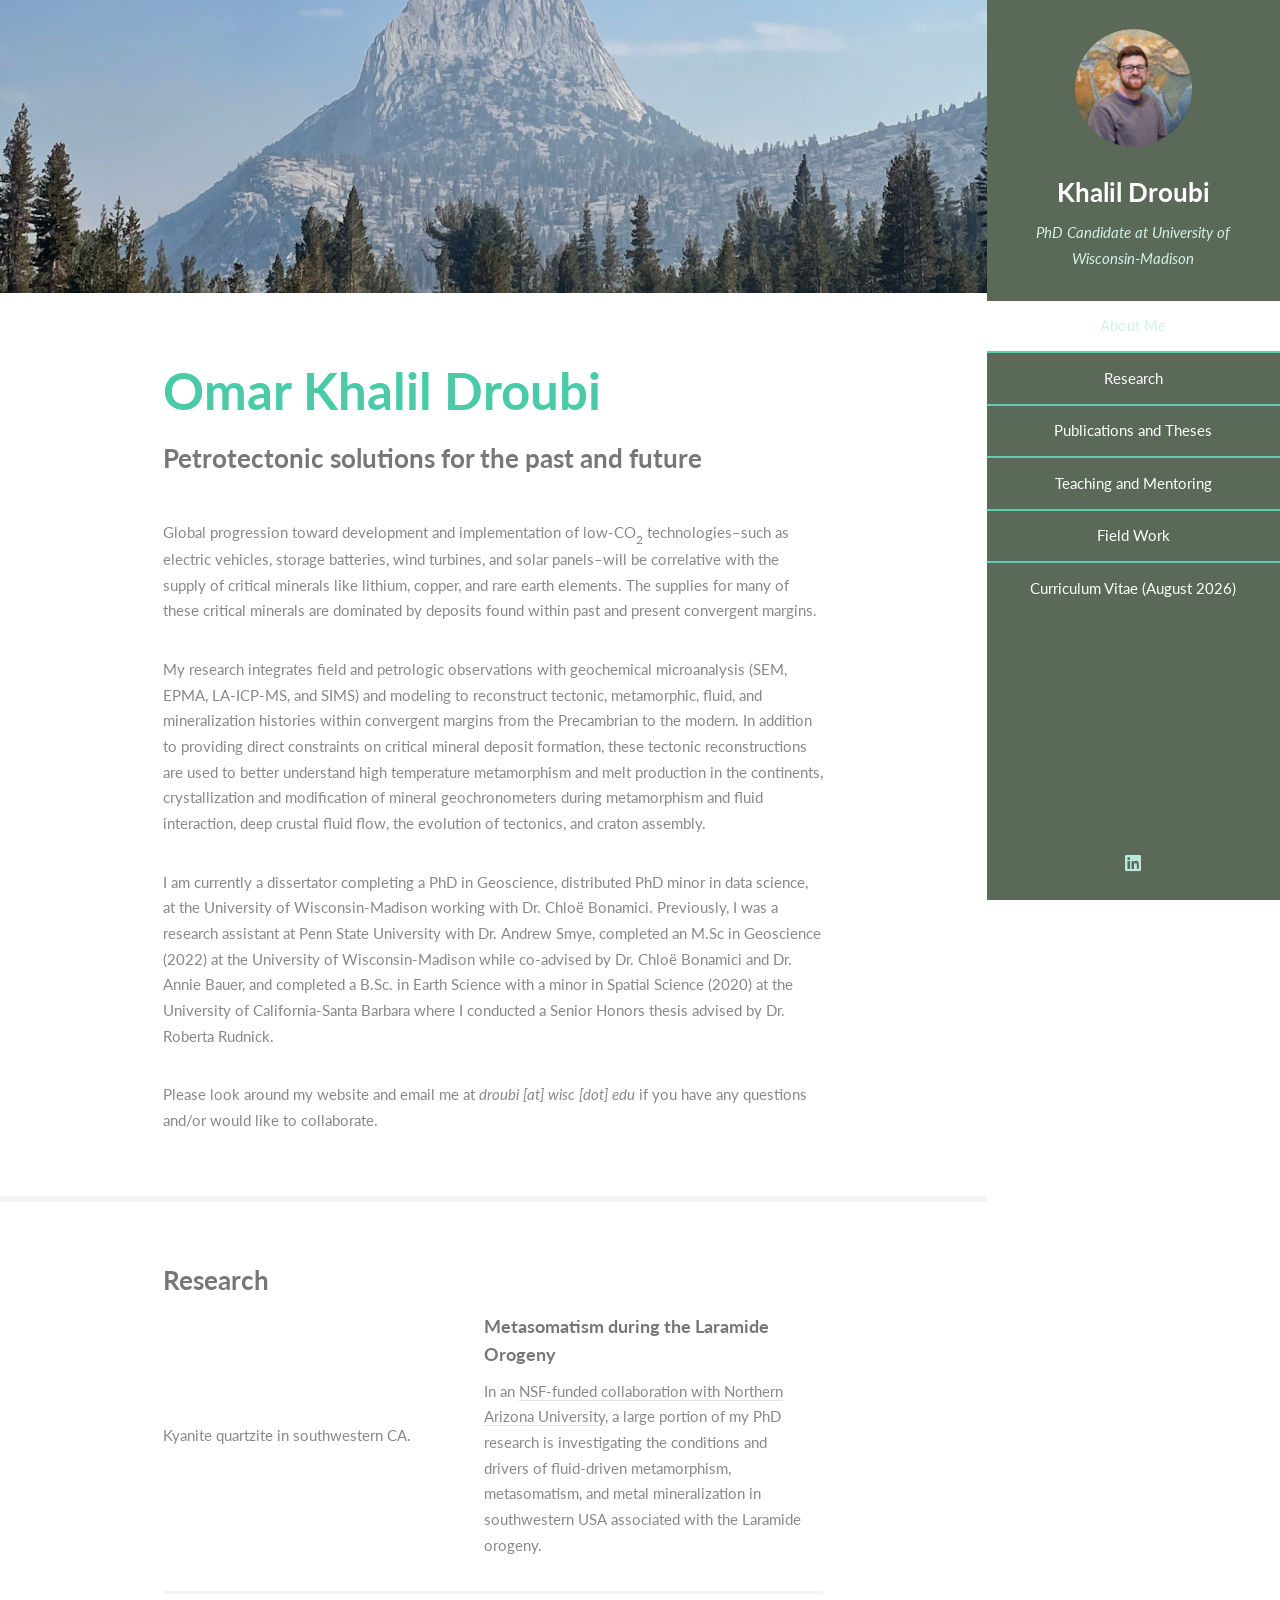
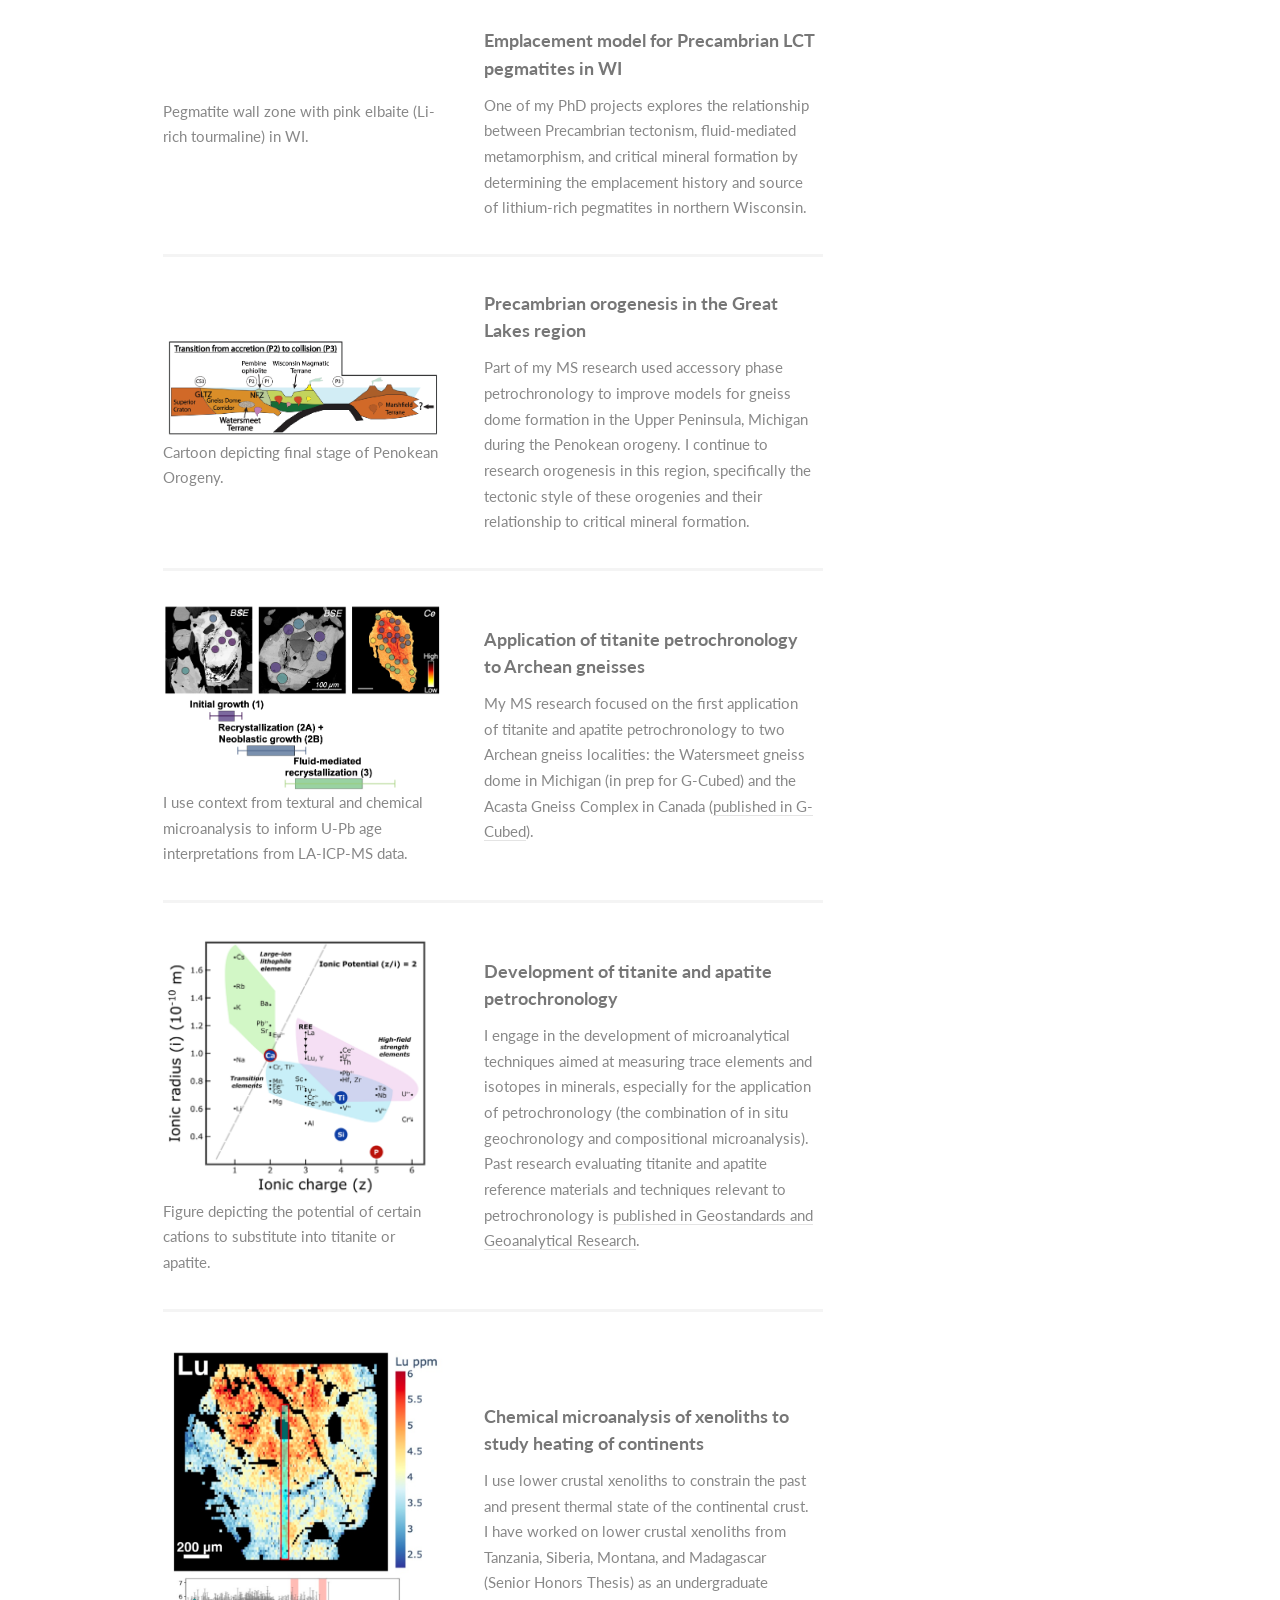
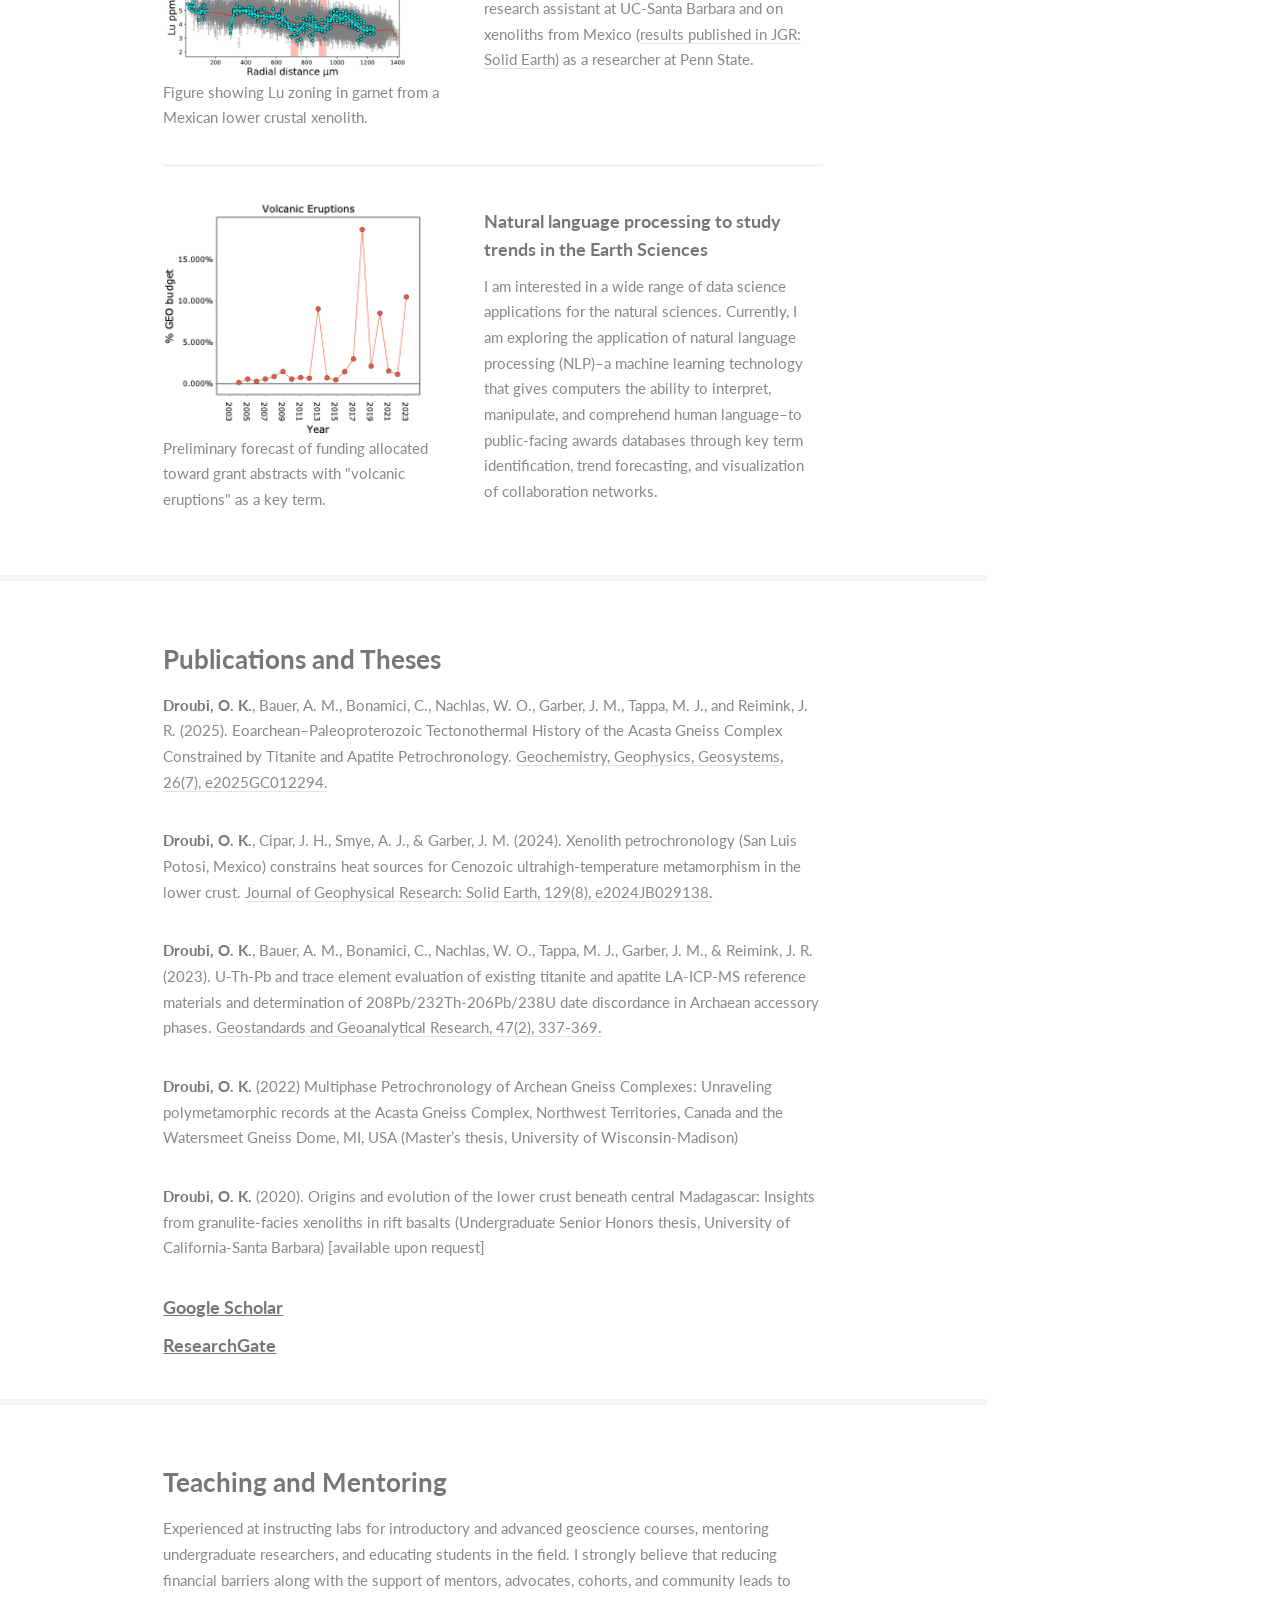
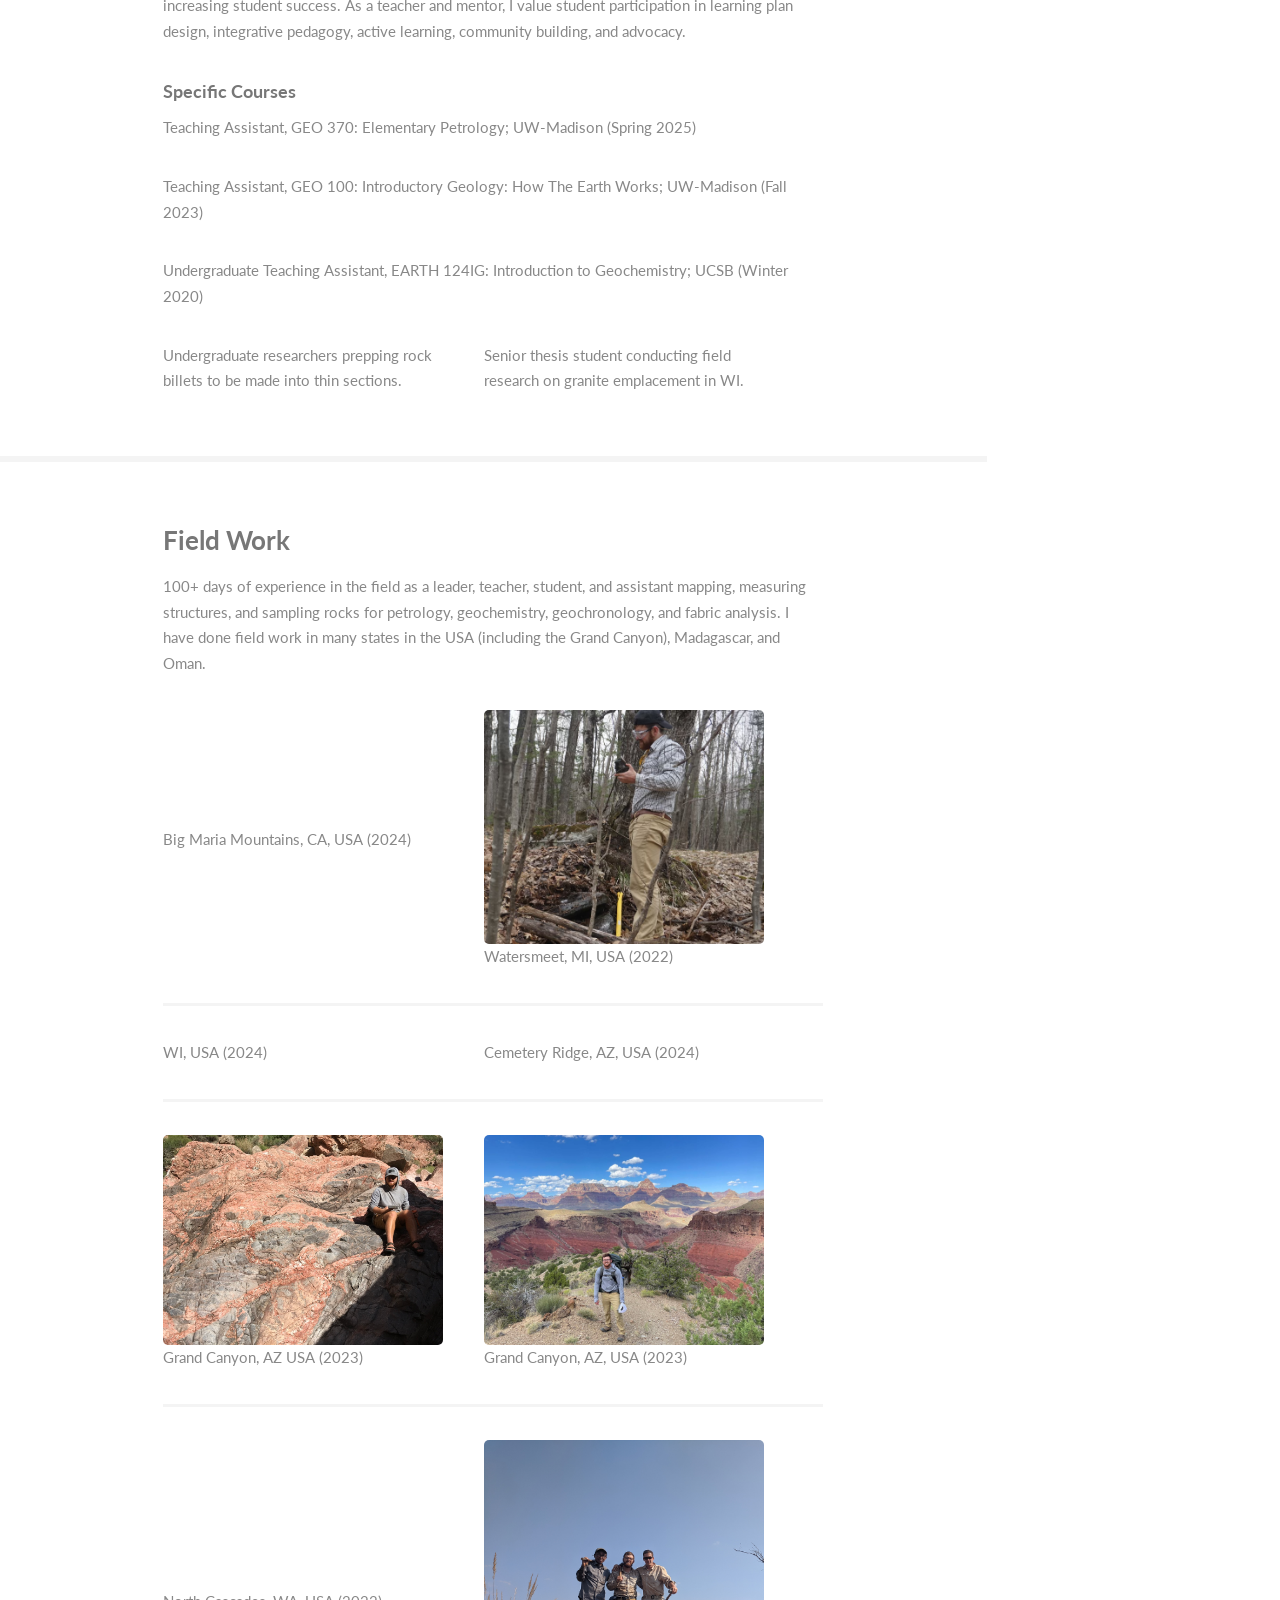
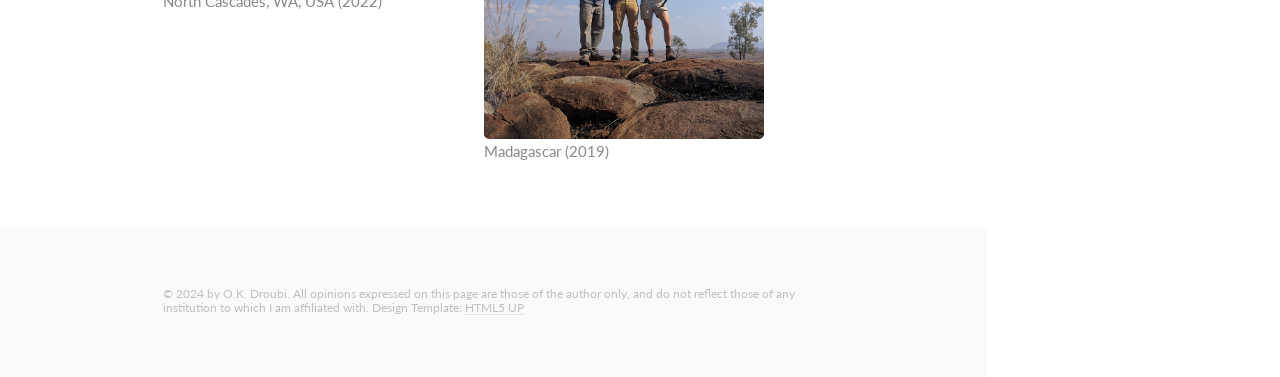
==== index.html @ aade3083 "Update index.html" ====
<!DOCTYPE HTML>
<!--
	Read Only by HTML5 UP
	html5up.net | @ajlkn
	Free for personal and commercial use under the CCA 3.0 license (html5up.net/license)
-->
<html>
	<head>
		<title>Khalil Droubi</title>
		<meta charset="utf-8" />
		<meta name="viewport" content="width=device-width, initial-scale=1, user-scalable=no" />
		<link rel="stylesheet" href="assets/css/main.css" />
	</head>
	<body class="is-preload">

		<!-- Header -->
			<section id="header">
				<header>
					<span class="image avatar"><img src="images/headshot copy.JPG" alt="" /></span>
					<h1 id="logo"><a href="#">Khalil Droubi</a></h1>
					<p>PhD Candidate at University of Wisconsin-Madison<br />
					</p>
				</header>
				<nav id="nav">
					<ul>
						<li><a href="#one" class="active">About Me</a></li>
						<li><a href="#two">Research</a></li>
						<li><a href="#three">Publications and Theses</a></li>
						<li><a href="#four">Teaching and Mentoring</a></li>
						<li><a href="#five">Field Work</a></li>
						<li><a href="Droubi_CV_2026.pdf" target="_blank">Curriculum Vitae (August 2026)</a></li>
					</ul>
				</nav>
				<footer>
					<ul class="icons">
						<li><a href="https://www.linkedin.com/in/okdroubi/" class="icon brands fa-linkedin"><span class="label">LinkedIn</span></a></li>
<!-- 						<li><a href="#" class="icon brands fa-facebook-f"><span class="label">Facebook</span></a></li> -->
<!-- 						<li><a href="#" class="icon brands fa-instagram"><span class="label">Instagram</span></a></li> -->
						<!-- <li><a href="https://github.com/okdpetrology" class="icon brands fa-github"><span class="label">Github</span></a></li> -->
<!-- 						<li><a href="#" class="icon solid fa-envelope"><span class="label">Email</span></a></li> -->
					</ul>
				</footer>
			</section>

		<!-- Wrapper -->
			<div id="wrapper">

				<!-- Main -->
					<div id="main">

						<!-- One -->
							<section id="one">
								<div class="image main" data-position="center">
									<img src="images/banner1.jpg" alt="" />
								</div>
								<div class="container">
									<header class="major">
										<h2>Omar Khalil Droubi</h2>
										<p>Petrotectonic solutions for the past and future<br /></p>
									</header>
									<p>Global progression toward development and implementation of low-CO<sub>2</sub> technologies–such as electric vehicles, storage batteries, wind turbines, and solar panels–will be correlative with the supply of critical minerals like lithium, copper, and rare earth elements. The supplies for many of these critical minerals are dominated by deposits found within past and present convergent margins. </p>
									<p>My research integrates field and petrologic observations with geochemical microanalysis (SEM, EPMA, LA-ICP-MS, and SIMS) and modeling to reconstruct tectonic, metamorphic, fluid, and mineralization histories within convergent margins from the Precambrian to the modern. In addition to providing direct constraints on critical mineral deposit formation, these tectonic reconstructions are used to better understand high temperature metamorphism and melt production in the continents, crystallization and modification of mineral geochronometers during metamorphism and fluid interaction, deep crustal fluid flow, the evolution of tectonics, and craton assembly.</p>
									<!-- <p>Global progression toward development and implementation of low-CO2 technologies–such as electric vehicles, storage batteries, wind turbines, and solar panels–will be correlative with the supply of "critical minerals" like lithium, copper, and rare earth elements. The supply for many of these “critical minerals” is dominated by deposits found within past and present convergent margins. My research explores the evolving relationship between tectonics and mineral deposits from the Precambrian to the modern. I integrate field and petrologic observations with detailed microanalysis, geochemistry, and geochronology using EPMA, LA-ICP-MS, RAMAN, and SIMS instrumentation. I use these data to reconstruct continental tectonic histories from the Archean to the present and to shed insight on the pressure-temperature-fluid conditions for economic mineralization in convergent margins.</p> -->
									<p>I am currently a dissertator completing a PhD in Geoscience, distributed PhD minor in data science, at the University of Wisconsin-Madison working with Dr. Chlo&euml Bonamici. Previously, I was a research assistant at Penn State University with Dr. Andrew Smye, completed an M.Sc in Geoscience (2022) at the University of Wisconsin-Madison while co-advised by Dr. Chlo&euml Bonamici and Dr. Annie Bauer, and completed a B.Sc. in Earth Science with a minor in Spatial Science (2020) at the University of California-Santa Barbara where I conducted a Senior Honors thesis advised by Dr. Roberta Rudnick.</p>
									<p>Please look around my website and email me at <i>droubi [at] wisc [dot] edu</i> if you have any questions and/or would like to collaborate.</p>
								</div>
							</section>

						

						<!-- Three -->
							<section id="two">
								<div class="container">
									<h3>Research</h3>
									<!-- <p>Some of my research projects are described below:</p> -->
									<div class="features">
										<article>
											<a class="image"><img src="images/kyQz.png" alt="" />Kyanite quartzite in southwestern CA.</a>
											<div class="inner">
												<h4>Metasomatism during the Laramide Orogeny</h4>
												<!-- <p>In an <a href="https://www.nsf.gov/awardsearch/showAward?AWD_ID=2318412&HistoricalAwards=false" target="_blank">NSF-funded collaboration with Northern Arizona University</a>, part of my PhD investigates rocks in southwestern USA with evidence for fluid-driven metamorphism during the Laramide Orogeny. By constraining the pressure, temperature, timing, and fluid source(s) of metasomatism using a combination of thermobarometry, geochronology, stable isotopes, and geochemical modeling, I seek to improve upon existing tectonic and ore deposit models for the Laramide Orogeny.</p> -->
											    <p>In an <a href="https://www.nsf.gov/awardsearch/showAward?AWD_ID=2318412&HistoricalAwards=false" target="_blank">NSF-funded collaboration with Northern Arizona University</a>, a large portion of my PhD research is investigating the conditions and drivers of fluid-driven metamorphism, metasomatism, and metal mineralization in southwestern USA associated with the Laramide orogeny.</p>
											</div>
										</article>
										<article>
											<a class="image"><img src="images/lct.png" alt="" />Pegmatite wall zone with pink elbaite (Li-rich tourmaline) in WI.</a>
											<div class="inner">
												<h4>Emplacement model for Precambrian LCT pegmatites in WI</h4>
												<p>One of my PhD projects explores the relationship between Precambrian tectonism, fluid-mediated metamorphism, and critical mineral formation by determining the emplacement history and source of lithium-rich pegmatites in northern Wisconsin.</p>
											</div>
										</article>
										<article>
											<a class="image"><img src="images/wgd_tectonic.png" alt="" />Cartoon depicting final stage of Penokean Orogeny.</a>
											<div class="inner">
												<h4>Precambrian orogenesis in the Great Lakes region</h4>
												<!-- <p>One of my research interests is building high-resolution P-T-t paths for the Precambrian orogenies in the Upper Peninsula, Michigan and northern Wisconsin. Past research focused on improving temporal constraints for the Penokean orogeny with titanite and apatite petrochronology in one of the gneiss domes.</p> -->
												<p>Part of my MS research used accessory phase petrochronology to improve models for gneiss dome formation in the Upper Peninsula, Michigan during the Penokean orogeny. I continue to research orogenesis in this region, specifically the tectonic style of these orogenies and their relationship to critical mineral formation.</p>
											</div>
										</article>
										<article>
											<a class="image"><img src="images/ttn_snippet.png" alt="" />I use context from textural and chemical microanalysis to inform U-Pb age interpretations from LA-ICP-MS data.</a>
											<div class="inner">
												<h4>Application of titanite petrochronology to Archean gneisses</h4>
												<!-- <p>My MS research focused on the application of titanite and apatite petrochronology to two Archean gneiss localities: the Watersmeet gneiss dome in Michigan and the Acasta Gneiss Complex in Canada. The data generated by this project greatly informed our understanding of the tectonothermal record in these areas.</p> -->
												<p>My MS research focused on the first application of titanite and apatite petrochronology to two Archean gneiss localities: the Watersmeet gneiss dome in Michigan (in prep for G-Cubed) and the Acasta Gneiss Complex in Canada (<a href="https://agupubs.onlinelibrary.wiley.com/doi/full/10.1029/2025GC012294" target="_blank">published in G-Cubed</a>).</p>
											</div>
										</article>
										<article>
											<a class="image"><img src="images/ttn_devo.png" alt="" />Figure depicting the potential of certain cations to substitute into titanite or apatite.</a>
											<div class="inner">
												<h4>Development of titanite and apatite petrochronology</h4>
												<!-- <p>One of my research interests is accessory phase petrochronology (the combination of in situ geochronology and chemical microanalysis). I engage in the development of a wide variety of techniques aimed at measuring trace elements and isotopes in accessory phases. My collaborators and I have a <a href="https://onlinelibrary.wiley.com/doi/full/10.1111/ggr.12488" target="_blank">published paper</a> evaluating some of the existing titanite and apatite reference materials and techniques relevant to petrochronology.</p> -->
												<p>I engage in the development of microanalytical techniques aimed at measuring trace elements and isotopes in minerals, especially for the application of petrochronology (the combination of in situ geochronology and compositional microanalysis). Past research evaluating titanite and apatite reference materials and techniques relevant to petrochronology is <a href="https://onlinelibrary.wiley.com/doi/full/10.1111/ggr.12488" target="_blank">published in Geostandards and Geoanalytical Research</a>.</p>
											</div>
										</article>
										<article>
											<a class="image"><img src="images/xeno1_website.png" alt="" />Figure showing Lu zoning in garnet from a Mexican lower crustal xenolith.</a>
											<div class="inner">
												<h4>Chemical microanalysis of xenoliths to study heating of continents</h4>
												<!-- <p>One of my research interests, and the subject of past projects, is using xenoliths to constrain the past and present thermal state of the continental crust. I first studied xenoliths as an undergraduate research assistant helping Dr. Roberta Rudnick and Dr. Francisco Apen with lab and field work on xenoliths from Tanzania, Siberia, Montana, and Madagascar (the subject of my Senior Honors Thesis). This was followed by research at Penn State that resulted in a published paper on crustal xenoliths from Mexico.</p> -->
											    <p>I use lower crustal xenoliths to constrain the past and present thermal state of the continental crust. I have worked on lower crustal xenoliths from Tanzania, Siberia, Montana, and Madagascar (Senior Honors Thesis) as an undergraduate research assistant at UC-Santa Barbara and on xenoliths from Mexico (<a href="https://agupubs.onlinelibrary.wiley.com/doi/full/10.1029/2024JB029138" target="_blank">results published in JGR: Solid Earth</a>) as a researcher at Penn State.</p>
											</div>
										</article>
										<article>
											<a class="image"><img src="images/NLP_1.png" alt="" />Preliminary forecast of funding allocated toward grant abstracts with "volcanic eruptions" as a key term.</a>
											<div class="inner">
												<h4>Natural language processing to study trends in the Earth Sciences</h4>
												<!-- <p>As a passionate Python data scientist, one of my interests is the subject of natural language processing (NLP), a machine learning technology that gives computers the ability to interpret, manipulate, and comprehend human language. Currently, I am exploring the application of NLP to the public-facing National Science Foundation awards database through optimizing communication of funded research in a public website, testing trend forecasting applications, and exploring collaboration networks.</p> -->
											    <p>I am interested in a wide range of data science applications for the natural sciences. Currently, I am exploring the application of natural language processing (NLP)–a machine learning technology that gives computers the ability to interpret, manipulate, and comprehend human language–to public-facing awards databases through key term identification, trend forecasting, and visualization of collaboration networks.</p>
											</div>
										</article>
									</div>
								</div>
							</section>
						<!-- Two -->
							<section id="three">
								<div class="container">
									<h3>Publications and Theses</h3>
									<p><b>Droubi, O. K.</b>, Bauer, A. M., Bonamici, C., Nachlas, W. O., Garber, J. M., Tappa, M. J., and Reimink, J. R. (2025). Eoarchean–Paleoproterozoic Tectonothermal History of the Acasta Gneiss Complex Constrained by Titanite and Apatite Petrochronology. <a href="https://agupubs.onlinelibrary.wiley.com/doi/full/10.1029/2025GC012294" target="_blank">Geochemistry, Geophysics, Geosystems, 26(7), e2025GC012294.</a><br /></p>
									<p><b>Droubi, O. K.</b>, Cipar, J. H., Smye, A. J., & Garber, J. M. (2024). Xenolith petrochronology (San Luis Potosi, Mexico) constrains heat sources for Cenozoic ultrahigh‐temperature metamorphism in the lower crust. <a href="https://agupubs.onlinelibrary.wiley.com/doi/full/10.1029/2024JB029138" target="_blank">Journal of Geophysical Research: Solid Earth, 129(8), e2024JB029138.</a><br /></p>
									<p><b>Droubi, O. K.</b>, Bauer, A. M., Bonamici, C., Nachlas, W. O., Tappa, M. J., Garber, J. M., & Reimink, J. R. (2023). U‐Th‐Pb and trace element evaluation of existing titanite and apatite LA‐ICP‐MS reference materials and determination of 208Pb/232Th‐206Pb/238U date discordance in Archaean accessory phases. <a href="https://onlinelibrary.wiley.com/doi/full/10.1111/ggr.12488" target="_blank">Geostandards and Geoanalytical Research, 47(2), 337-369.</a><br /></p>
									<p><b>Droubi, O. K.</b> (2022) Multiphase Petrochronology of Archean Gneiss Complexes: Unraveling polymetamorphic records at the Acasta Gneiss Complex, Northwest Territories, Canada and the Watersmeet Gneiss Dome, MI, USA (Master’s thesis, University of Wisconsin-Madison)</p>
									<p><b>Droubi, O. K.</b> (2020). Origins and evolution of the lower crust beneath central Madagascar: Insights from granulite-facies xenoliths in rift basalts (Undergraduate Senior Honors thesis, University of California-Santa Barbara) [available upon request]</p>
									<h4><a href="https://scholar.google.com/citations?user=2C1w7fkAAAAJ&hl=en&oi=sra" target="_blank"><u>Google Scholar</u></a></h4>
									<h4><a href="https://www.researchgate.net/profile/Omar-Droubi" target="_blank"><u>ResearchGate</u></a></h4>
<!-- 									<ul class="feature-icons">
										<li class="icon solid fa-code">Write all the code</li>
										<li class="icon solid fa-cubes">Stack small boxes</li>
										<li class="icon solid fa-book">Read books and stuff</li>
										<li class="icon solid fa-coffee">Drink much coffee</li>
										<li class="icon solid fa-bolt">Lightning bolt</li>
										<li class="icon solid fa-users">Shadow clone technique</li>
									</ul> -->
								</div>
							</section>
<!-- Two -->
							<section id="four">
								<div class="container">
									<h3>Teaching and Mentoring</h3>
									<p>Experienced at instructing labs for introductory and advanced geoscience courses, mentoring undergraduate researchers, and educating students in the field.  I strongly believe that reducing financial barriers along with the support of mentors, advocates, cohorts, and community leads to increasing student success. As a teacher and mentor, I value student participation in learning plan design, integrative pedagogy, active
learning, community building, and advocacy.<br /></p>
									<h4>Specific Courses</h4>
									<p>Teaching Assistant, GEO 370: Elementary Petrology; UW-Madison (Spring 2025)<br /></p>
									<p>Teaching Assistant, GEO 100: Introductory Geology: How The Earth Works; UW-Madison (Fall 2023)<br /></p>
									<p>Undergraduate Teaching Assistant, EARTH 124IG: Introduction to Geochemistry; UCSB (Winter 2020)<br /></p>

									<!-- <h3>Mentoring</h3> -->
									
									<div class="features">
										<article>
											<a class="image"><img src="images/students_labwork.jpg" alt="" />Undergraduate researchers prepping rock billets to be made into thin sections.</a>
											<a class="image"><img src="images/student_inField_edit.jpg" alt="" />Senior thesis student conducting field research on granite emplacement in WI.</a>
								
										</article>
									</div>
									
								</div>
							</section>

							<section id="five">
								<div class="container">
									<h3>Field Work</h3>
									<p>100+ days of experience in the field as a leader, teacher, student, and assistant mapping, measuring structures, and sampling rocks for petrology, geochemistry, geochronology, and fabric analysis. I have done field work in many states in the USA (including the Grand Canyon), Madagascar, and Oman.</p>
									<div class="features">
										<article>
											<a class="image"><img src="images/UW_Squad_inCA.png" alt="" />Big Maria Mountains, CA, USA (2024)</a>
											<a class="image"><img src="images/KD_UP.png" alt="" />Watersmeet, MI, USA (2022)</a>	
										</article>
										<article>
											<a class="image"><img src="images/khalil_lct1.JPG" alt="" />WI, USA (2024)</a>
											<a class="image"><img src="images/Khalil_intheWild.png" alt="" />Cemetery Ridge, AZ, USA (2024)</a>
											
										</article>
										<article>
											<a class="image"><img src="images/Khalil_GC.png" alt="" />Grand Canyon, AZ USA (2023)</a>
											<a class="image"><img src="images/Khalil_GC2.png" alt="" />Grand Canyon, AZ, USA (2023)</a>
										</article>
										<article>
											<a class="image"><img src="images/Khalil_DuncanHill.png" alt="" />North Cascades, WA, USA (2022)</a>
											<a class="image"><img src="images/KD_Mad.png" alt="" />Madagascar (2019)</a>
										</article>

									</div>
								</div>
							</section>

						
						<!-- Four -->
<!-- 							<section id="six">
								<div class="container">
									<h3>Contact Me</h3>
									<p>Integer eu ante ornare amet commetus vestibulum blandit integer in curae ac faucibus integer non. Adipiscing cubilia elementum integer. Integer eu ante ornare amet commetus.</p>
									<form method="post" action="#">
										<div class="row gtr-uniform">
											<div class="col-6 col-12-xsmall"><input type="text" name="name" id="name" placeholder="Name" /></div>
											<div class="col-6 col-12-xsmall"><input type="email" name="email" id="email" placeholder="Email" /></div>
											<div class="col-12"><input type="text" name="subject" id="subject" placeholder="Subject" /></div>
											<div class="col-12"><textarea name="message" id="message" placeholder="Message" rows="6"></textarea></div>
											<div class="col-12">
												<ul class="actions">
													<li><input type="submit" class="primary" value="Send Message" /></li>
													<li><input type="reset" value="Reset Form" /></li>
												</ul>
											</div>
										</div>
									</form>
								</div> -->
							</section>

						<!-- Five -->
						<!--
							<section id="five">
								<div class="container">
									<h3>Elements</h3>

									<section>
										<h4>Text</h4>
										<p>This is <b>bold</b> and this is <strong>strong</strong>. This is <i>italic</i> and this is <em>emphasized</em>.
										This is <sup>superscript</sup> text and this is <sub>subscript</sub> text.
										This is <u>underlined</u> and this is code: <code>for (;;) { ... }</code>. Finally, <a href="#">this is a link</a>.</p>
										<hr />
										<header>
											<h4>Heading with a Subtitle</h4>
											<p>Lorem ipsum dolor sit amet nullam id egestas urna aliquam</p>
										</header>
										<p>Nunc lacinia ante nunc ac lobortis. Interdum adipiscing gravida odio porttitor sem non mi integer non faucibus ornare mi ut ante amet placerat aliquet. Volutpat eu sed ante lacinia sapien lorem accumsan varius montes viverra nibh in adipiscing blandit tempus accumsan.</p>
										<header>
											<h5>Heading with a Subtitle</h5>
											<p>Lorem ipsum dolor sit amet nullam id egestas urna aliquam</p>
										</header>
										<p>Nunc lacinia ante nunc ac lobortis. Interdum adipiscing gravida odio porttitor sem non mi integer non faucibus ornare mi ut ante amet placerat aliquet. Volutpat eu sed ante lacinia sapien lorem accumsan varius montes viverra nibh in adipiscing blandit tempus accumsan.</p>
										<hr />
										<h2>Heading Level 2</h2>
										<h3>Heading Level 3</h3>
										<h4>Heading Level 4</h4>
										<h5>Heading Level 5</h5>
										<h6>Heading Level 6</h6>
										<hr />
										<h5>Blockquote</h5>
										<blockquote>Fringilla nisl. Donec accumsan interdum nisi, quis tincidunt felis sagittis eget tempus euismod. Vestibulum ante ipsum primis in faucibus vestibulum. Blandit adipiscing eu felis iaculis volutpat ac adipiscing accumsan faucibus. Vestibulum ante ipsum primis in faucibus lorem ipsum dolor sit amet nullam adipiscing eu felis.</blockquote>
										<h5>Preformatted</h5>
										<pre><code>i = 0;

while (!deck.isInOrder()) {
    print 'Iteration ' + i;
    deck.shuffle();
    i++;
}

print 'It took ' + i + ' iterations to sort the deck.';</code></pre>
									</section>

									<section>
										<h4>Lists</h4>
										<div class="row">
											<div class="col-6 col-12-xsmall">
												<h5>Unordered</h5>
												<ul>
													<li>Dolor pulvinar etiam magna etiam.</li>
													<li>Sagittis adipiscing lorem eleifend.</li>
													<li>Felis enim feugiat dolore viverra.</li>
												</ul>
												<h5>Alternate</h5>
												<ul class="alt">
													<li>Dolor pulvinar etiam magna etiam.</li>
													<li>Sagittis adipiscing lorem eleifend.</li>
													<li>Felis enim feugiat dolore viverra.</li>
												</ul>
											</div>
											<div class="col-6 col-12-xsmall">
												<h5>Ordered</h5>
												<ol>
													<li>Dolor pulvinar etiam magna etiam.</li>
													<li>Etiam vel felis at lorem sed viverra.</li>
													<li>Felis enim feugiat dolore viverra.</li>
													<li>Dolor pulvinar etiam magna etiam.</li>
													<li>Etiam vel felis at lorem sed viverra.</li>
													<li>Felis enim feugiat dolore viverra.</li>
												</ol>
												<h5>Icons</h5>
												<ul class="icons">
													<li><a href="#" class="icon brands fa-twitter"><span class="label">Twitter</span></a></li>
													<li><a href="#" class="icon brands fa-facebook-f"><span class="label">Facebook</span></a></li>
													<li><a href="#" class="icon brands fa-instagram"><span class="label">Instagram</span></a></li>
													<li><a href="#" class="icon brands fa-github"><span class="label">Github</span></a></li>
													<li><a href="#" class="icon brands fa-dribbble"><span class="label">Dribbble</span></a></li>
													<li><a href="#" class="icon brands fa-tumblr"><span class="label">Tumblr</span></a></li>
												</ul>
											</div>
										</div>
										<h5>Actions</h5>
										<ul class="actions">
											<li><a href="#" class="button primary">Default</a></li>
											<li><a href="#" class="button">Default</a></li>
											<li><a href="#" class="button alt">Default</a></li>
										</ul>
										<ul class="actions small">
											<li><a href="#" class="button primary small">Small</a></li>
											<li><a href="#" class="button small">Small</a></li>
											<li><a href="#" class="button alt small">Small</a></li>
										</ul>
										<div class="row">
											<div class="col-3 col-6-medium col-12-xsmall">
												<ul class="actions stacked">
													<li><a href="#" class="button primary">Default</a></li>
													<li><a href="#" class="button">Default</a></li>
													<li><a href="#" class="button alt">Default</a></li>
												</ul>
											</div>
											<div class="col-3 col-6 col-12-xsmall">
												<ul class="actions stacked">
													<li><a href="#" class="button primary small">Small</a></li>
													<li><a href="#" class="button small">Small</a></li>
													<li><a href="#" class="button alt small">Small</a></li>
												</ul>
											</div>
											<div class="col-3 col-6-medium col-12-xsmall">
												<ul class="actions stacked">
													<li><a href="#" class="button primary fit">Default</a></li>
													<li><a href="#" class="button fit">Default</a></li>
													<li><a href="#" class="button alt fit">Default</a></li>
												</ul>
											</div>
											<div class="col-3 col-6-medium col-12-xsmall">
												<ul class="actions stacked">
													<li><a href="#" class="button primary small fit">Small</a></li>
													<li><a href="#" class="button small fit">Small</a></li>
													<li><a href="#" class="button alt small fit">Small</a></li>
												</ul>
											</div>
										</div>
									</section>

									<section>
										<h4>Table</h4>
										<h5>Default</h5>
										<div class="table-wrapper">
											<table>
												<thead>
													<tr>
														<th>Name</th>
														<th>Description</th>
														<th>Price</th>
													</tr>
												</thead>
												<tbody>
													<tr>
														<td>Item One</td>
														<td>Ante turpis integer aliquet porttitor.</td>
														<td>29.99</td>
													</tr>
													<tr>
														<td>Item Two</td>
														<td>Vis ac commodo adipiscing arcu aliquet.</td>
														<td>19.99</td>
													</tr>
													<tr>
														<td>Item Three</td>
														<td> Morbi faucibus arcu accumsan lorem.</td>
														<td>29.99</td>
													</tr>
													<tr>
														<td>Item Four</td>
														<td>Vitae integer tempus condimentum.</td>
														<td>19.99</td>
													</tr>
													<tr>
														<td>Item Five</td>
														<td>Ante turpis integer aliquet porttitor.</td>
														<td>29.99</td>
													</tr>
												</tbody>
												<tfoot>
													<tr>
														<td colspan="2"></td>
														<td>100.00</td>
													</tr>
												</tfoot>
											</table>
										</div>

										<h5>Alternate</h5>
										<div class="table-wrapper">
											<table class="alt">
												<thead>
													<tr>
														<th>Name</th>
														<th>Description</th>
														<th>Price</th>
													</tr>
												</thead>
												<tbody>
													<tr>
														<td>Item One</td>
														<td>Ante turpis integer aliquet porttitor.</td>
														<td>29.99</td>
													</tr>
													<tr>
														<td>Item Two</td>
														<td>Vis ac commodo adipiscing arcu aliquet.</td>
														<td>19.99</td>
													</tr>
													<tr>
														<td>Item Three</td>
														<td> Morbi faucibus arcu accumsan lorem.</td>
														<td>29.99</td>
													</tr>
													<tr>
														<td>Item Four</td>
														<td>Vitae integer tempus condimentum.</td>
														<td>19.99</td>
													</tr>
													<tr>
														<td>Item Five</td>
														<td>Ante turpis integer aliquet porttitor.</td>
														<td>29.99</td>
													</tr>
												</tbody>
												<tfoot>
													<tr>
														<td colspan="2"></td>
														<td>100.00</td>
													</tr>
												</tfoot>
											</table>
										</div>
									</section>

									<section>
										<h4>Buttons</h4>
										<ul class="actions">
											<li><a href="#" class="button primary">Primary</a></li>
											<li><a href="#" class="button">Default</a></li>
											<li><a href="#" class="button alt">Alternate</a></li>
										</ul>
										<ul class="actions">
											<li><a href="#" class="button primary large">Large</a></li>
											<li><a href="#" class="button">Default</a></li>
											<li><a href="#" class="button alt small">Small</a></li>
										</ul>
										<ul class="actions fit">
											<li><a href="#" class="button primary fit">Fit</a></li>
											<li><a href="#" class="button fit">Fit</a></li>
											<li><a href="#" class="button alt fit">Fit</a></li>
										</ul>
										<ul class="actions fit small">
											<li><a href="#" class="button primary fit small">Fit + Small</a></li>
											<li><a href="#" class="button fit small">Fit + Small</a></li>
											<li><a href="#" class="button alt fit small">Fit + Small</a></li>
										</ul>
										<ul class="actions">
											<li><a href="#" class="button primary icon solid fa-download">Icon</a></li>
											<li><a href="#" class="button icon solid fa-download">Icon</a></li>
											<li><a href="#" class="button alt icon solid fa-check">Icon</a></li>
										</ul>
										<ul class="actions">
											<li><span class="button primary disabled">Primary</span></li>
											<li><span class="button disabled">Default</span></li>
											<li><span class="button alt disabled">Alternate</span></li>
										</ul>
									</section>

									<section>
										<h4>Form</h4>
										<form method="post" action="#">
											<div class="row gtr-uniform">
												<div class="col-6 col-12-xsmall">
													<input type="text" name="demo-name" id="demo-name" value="" placeholder="Name" />
												</div>
												<div class="col-6 col-12-xsmall">
													<input type="email" name="demo-email" id="demo-email" value="" placeholder="Email" />
												</div>
												<div class="col-12">
													<select name="demo-category" id="demo-category">
														<option value="">- Category -</option>
														<option value="1">Manufacturing</option>
														<option value="1">Shipping</option>
														<option value="1">Administration</option>
														<option value="1">Human Resources</option>
													</select>
												</div>
												<div class="col-4 col-12-medium">
													<input type="radio" id="demo-priority-low" name="demo-priority" checked>
													<label for="demo-priority-low">Low Priority</label>
												</div>
												<div class="col-4 col-12-medium">
													<input type="radio" id="demo-priority-normal" name="demo-priority">
													<label for="demo-priority-normal">Normal Priority</label>
												</div>
												<div class="col-4 col-12-medium">
													<input type="radio" id="demo-priority-high" name="demo-priority">
													<label for="demo-priority-high">High Priority</label>
												</div>
												<div class="col-6 col-12-medium">
													<input type="checkbox" id="demo-copy" name="demo-copy">
													<label for="demo-copy">Email me a copy of this message</label>
												</div>
												<div class="col-6 col-12-medium">
													<input type="checkbox" id="demo-human" name="demo-human" checked>
													<label for="demo-human">I am a human and not a robot</label>
												</div>
												<div class="col-12">
													<textarea name="demo-message" id="demo-message" placeholder="Enter your message" rows="6"></textarea>
												</div>
												<div class="col-12">
													<ul class="actions">
														<li><input type="submit" value="Send Message" /></li>
														<li><input type="reset" value="Reset" class="alt" /></li>
													</ul>
												</div>
											</div>
										</form>
									</section>

									<section>
										<h4>Image</h4>
										<h5>Fit</h5>
										<span class="image fit"><img src="images/banner.jpg" alt="" /></span>
										<div class="box alt">
											<div class="row gtr-50 gtr-uniform">
												<div class="col-4"><span class="image fit"><img src="images/pic01.jpg" alt="" /></span></div>
												<div class="col-4"><span class="image fit"><img src="images/pic02.jpg" alt="" /></span></div>
												<div class="col-4"><span class="image fit"><img src="images/pic03.jpg" alt="" /></span></div>
												<div class="col-4"><span class="image fit"><img src="images/pic02.jpg" alt="" /></span></div>
												<div class="col-4"><span class="image fit"><img src="images/pic03.jpg" alt="" /></span></div>
												<div class="col-4"><span class="image fit"><img src="images/pic01.jpg" alt="" /></span></div>
												<div class="col-4"><span class="image fit"><img src="images/pic03.jpg" alt="" /></span></div>
												<div class="col-4"><span class="image fit"><img src="images/pic01.jpg" alt="" /></span></div>
												<div class="col-4"><span class="image fit"><img src="images/pic02.jpg" alt="" /></span></div>
											</div>
										</div>
										<h5>Left &amp; Right</h5>
										<p><span class="image left"><img src="images/avatar.jpg" alt="" /></span>Fringilla nisl. Donec accumsan interdum nisi, quis tincidunt felis sagittis eget. tempus euismod. Vestibulum ante ipsum primis in faucibus vestibulum. Blandit adipiscing eu felis iaculis volutpat ac adipiscing accumsan eu faucibus. Integer ac pellentesque praesent tincidunt felis sagittis eget. tempus euismod. Vestibulum ante ipsum primis in faucibus vestibulum. Blandit adipiscing eu felis iaculis volutpat ac adipiscing accumsan eu faucibus. Integer ac pellentesque praesent. Donec accumsan interdum nisi, quis tincidunt felis sagittis eget. tempus euismod. Vestibulum ante ipsum primis in faucibus vestibulum. Blandit adipiscing eu felis iaculis volutpat ac adipiscing accumsan eu faucibus. Integer ac pellentesque praesent tincidunt felis sagittis eget. tempus euismod. Vestibulum ante ipsum primis in faucibus vestibulum. Blandit adipiscing eu felis iaculis volutpat ac adipiscing accumsan eu faucibus. Integer ac pellentesque praesent.</p>
										<p><span class="image right"><img src="images/avatar.jpg" alt="" /></span>Fringilla nisl. Donec accumsan interdum nisi, quis tincidunt felis sagittis eget. tempus euismod. Vestibulum ante ipsum primis in faucibus vestibulum. Blandit adipiscing eu felis iaculis volutpat ac adipiscing accumsan eu faucibus. Integer ac pellentesque praesent tincidunt felis sagittis eget. tempus euismod. Vestibulum ante ipsum primis in faucibus vestibulum. Blandit adipiscing eu felis iaculis volutpat ac adipiscing accumsan eu faucibus. Integer ac pellentesque praesent. Donec accumsan interdum nisi, quis tincidunt felis sagittis eget. tempus euismod. Vestibulum ante ipsum primis in faucibus vestibulum. Blandit adipiscing eu felis iaculis volutpat ac adipiscing accumsan eu faucibus. Integer ac pellentesque praesent tincidunt felis sagittis eget. tempus euismod. Vestibulum ante ipsum primis in faucibus vestibulum. Blandit adipiscing eu felis iaculis volutpat ac adipiscing accumsan eu faucibus. Integer ac pellentesque praesent.</p>
									</section>

								</div>
							</section>
						-->

					</div>

				<!-- Footer -->
					<section id="footer">
						<div class="container">
							<ul class="copyright">
								<li>&copy; 2024 by O.K. Droubi. All opinions expressed on this page are those of the author only, and do not reflect those of any institution to which I am affiliated with. Design Template: <a href="http://html5up.net" target="_blank">HTML5 UP</a></li>
							</ul>
						</div>
					</section>

			</div>

		<!-- Scripts -->
			<script src="assets/js/jquery.min.js"></script>
			<script src="assets/js/jquery.scrollex.min.js"></script>
			<script src="assets/js/jquery.scrolly.min.js"></script>
			<script src="assets/js/browser.min.js"></script>
			<script src="assets/js/breakpoints.min.js"></script>
			<script src="assets/js/util.js"></script>
			<script src="assets/js/main.js"></script>

	</body>
</html>
---- assets/css/main.css ----
@import url("fontawesome-all.min.css");
@import url("https://fonts.googleapis.com/css?family=Lato:400,400italic,700,700italic|Source+Code+Pro:400");

/*
	Read Only by HTML5 UP
	html5up.net | @ajlkn
	Free for personal and commercial use under the CCA 3.0 license (html5up.net/license)
*/

html, body, div, span, applet, object,
iframe, h1, h2, h3, h4, h5, h6, p, blockquote,
pre, a, abbr, acronym, address, big, cite,
code, del, dfn, em, img, ins, kbd, q, s, samp,
small, strike, strong, sub, sup, tt, var, b,
u, i, center, dl, dt, dd, ol, ul, li, fieldset,
form, label, legend, table, caption, tbody,
tfoot, thead, tr, th, td, article, aside,
canvas, details, embed, figure, figcaption,
footer, header, hgroup, menu, nav, output, ruby,
section, summary, time, mark, audio, video {
	margin: 0;
	padding: 0;
	border: 0;
	font-size: 100%;
	font: inherit;
	vertical-align: baseline;}

article, aside, details, figcaption, figure,
footer, header, hgroup, menu, nav, section {
	display: block;}

body {
	line-height: 1;
}

ol, ul {
	list-style: none;
}

blockquote, q {
	quotes: none;
}

	blockquote:before, blockquote:after, q:before, q:after {
		content: '';
		content: none;
	}

table {
	border-collapse: collapse;
	border-spacing: 0;
}

body {
	-webkit-text-size-adjust: none;
}

mark {
	background-color: transparent;
	color: inherit;
}

input::-moz-focus-inner {
	border: 0;
	padding: 0;
}

input, select, textarea {
	-moz-appearance: none;
	-webkit-appearance: none;
	-ms-appearance: none;
	appearance: none;
}

/* Basic */

	html {
		box-sizing: border-box;
	}

	*, *:before, *:after {
		box-sizing: inherit;
	}

	body {
		background: #fff;
	}

		body.is-preload *, body.is-preload *:before, body.is-preload *:after {
			-moz-animation: none !important;
			-webkit-animation: none !important;
			-ms-animation: none !important;
			animation: none !important;
			-moz-transition: none !important;
			-webkit-transition: none !important;
			-ms-transition: none !important;
			transition: none !important;
		}

	body, input, select, textarea {
		color: #888;
		font-family: "Lato", sans-serif;
		font-size: 16pt;
		font-weight: 400;
		line-height: 1.75em;
	}

	a {
		-moz-transition: color 0.2s ease-in-out, border-color 0.2s ease-in-out;
		-webkit-transition: color 0.2s ease-in-out, border-color 0.2s ease-in-out;
		-ms-transition: color 0.2s ease-in-out, border-color 0.2s ease-in-out;
		transition: color 0.2s ease-in-out, border-color 0.2s ease-in-out;
		border-bottom: solid 1px #e4e4e4;
		color: inherit;
		text-decoration: none;
	}

		a:hover {
			border-bottom-color: transparent;
			color: #4acaa8 !important;
		}

	strong, b {
		color: #777;
		font-weight: 700;
	}

	em, i {
		font-style: italic;
	}

	p {
		margin: 0 0 2.25em 0;
	}

	h1, h2, h3, h4, h5, h6 {
		color: #777;
		font-weight: 700;
		line-height: 1em;
		margin: 0 0 0.5625em 0;
	}

		h1 a, h2 a, h3 a, h4 a, h5 a, h6 a {
			border: 0;
			color: inherit;
			text-decoration: none;
		}

	h2 {
		font-size: 2em;
		line-height: 1.5em;
	}

	h3 {
		font-size: 1.75em;
		line-height: 1.5em;
	}

	h4 {
		font-size: 1.25em;
		line-height: 1.5em;
	}

	h5 {
		font-size: 0.9em;
		line-height: 1.5em;
	}

	h6 {
		font-size: 0.7em;
		line-height: 1.5em;
	}

	sub {
		font-size: 0.8em;
		position: relative;
		top: 0.5em;
	}

	sup {
		font-size: 0.8em;
		position: relative;
		top: -0.5em;
	}

	hr {
		border: 0;
		border-bottom: solid 2px #f4f4f4;
		margin: 2.25em 0;
	}

		hr.major {
			margin: 3.375em 0;
		}

	blockquote {
		border-left: solid 8px #e4e4e4;
		font-style: italic;
		margin: 0 0 2.25em 0;
		padding: 0.5em 0 0.5em 2em;
	}

	code {
		background: #555;
		border-radius: 5px;
		color: #fff;
		font-family: "Source Code Pro", monospace;
		font-size: 0.9em;
		margin: 0 0.25em;
		padding: 0.25em 0.65em;
	}

	pre {
		font-family: "Source Code Pro", monospace;
		font-size: 0.9em;
		margin: 0 0 2.25em 0;
	}

		pre code {
			-webkit-overflow-scrolling: touch;
			display: block;
			line-height: 1.5em;
			overflow-x: auto;
			padding: 1em 1.5em;
		}

	.align-left {
		text-align: left;
	}

	.align-center {
		text-align: center;
	}

	.align-right {
		text-align: right;
	}

/* Row */

	.row {
		display: flex;
		flex-wrap: wrap;
		box-sizing: border-box;
		align-items: stretch;
	}

		.row > * {
			box-sizing: border-box;
		}

		.row.gtr-uniform > * > :last-child {
			margin-bottom: 0;
		}

		.row.aln-left {
			justify-content: flex-start;
		}

		.row.aln-center {
			justify-content: center;
		}

		.row.aln-right {
			justify-content: flex-end;
		}

		.row.aln-top {
			align-items: flex-start;
		}

		.row.aln-middle {
			align-items: center;
		}

		.row.aln-bottom {
			align-items: flex-end;
		}

		.row > .imp {
			order: -1;
		}

		.row > .col-1 {
			width: 8.33333%;
		}

		.row > .off-1 {
			margin-left: 8.33333%;
		}

		.row > .col-2 {
			width: 16.66667%;
		}

		.row > .off-2 {
			margin-left: 16.66667%;
		}

		.row > .col-3 {
			width: 25%;
		}

		.row > .off-3 {
			margin-left: 25%;
		}

		.row > .col-4 {
			width: 33.33333%;
		}

		.row > .off-4 {
			margin-left: 33.33333%;
		}

		.row > .col-5 {
			width: 41.66667%;
		}

		.row > .off-5 {
			margin-left: 41.66667%;
		}

		.row > .col-6 {
			width: 50%;
		}

		.row > .off-6 {
			margin-left: 50%;
		}

		.row > .col-7 {
			width: 58.33333%;
		}

		.row > .off-7 {
			margin-left: 58.33333%;
		}

		.row > .col-8 {
			width: 66.66667%;
		}

		.row > .off-8 {
			margin-left: 66.66667%;
		}

		.row > .col-9 {
			width: 75%;
		}

		.row > .off-9 {
			margin-left: 75%;
		}

		.row > .col-10 {
			width: 83.33333%;
		}

		.row > .off-10 {
			margin-left: 83.33333%;
		}

		.row > .col-11 {
			width: 91.66667%;
		}

		.row > .off-11 {
			margin-left: 91.66667%;
		}

		.row > .col-12 {
			width: 100%;
		}

		.row > .off-12 {
			margin-left: 100%;
		}

		.row.gtr-0 {
			margin-top: 0;
			margin-left: 0em;
		}

			.row.gtr-0 > * {
				padding: 0 0 0 0em;
			}

			.row.gtr-0.gtr-uniform {
				margin-top: 0em;
			}

				.row.gtr-0.gtr-uniform > * {
					padding-top: 0em;
				}

		.row.gtr-25 {
			margin-top: 0;
			margin-left: -0.5em;
		}

			.row.gtr-25 > * {
				padding: 0 0 0 0.5em;
			}

			.row.gtr-25.gtr-uniform {
				margin-top: -0.5em;
			}

				.row.gtr-25.gtr-uniform > * {
					padding-top: 0.5em;
				}

		.row.gtr-50 {
			margin-top: 0;
			margin-left: -1em;
		}

			.row.gtr-50 > * {
				padding: 0 0 0 1em;
			}

			.row.gtr-50.gtr-uniform {
				margin-top: -1em;
			}

				.row.gtr-50.gtr-uniform > * {
					padding-top: 1em;
				}

		.row {
			margin-top: 0;
			margin-left: -2em;
		}

			.row > * {
				padding: 0 0 0 2em;
			}

			.row.gtr-uniform {
				margin-top: -2em;
			}

				.row.gtr-uniform > * {
					padding-top: 2em;
				}

		.row.gtr-150 {
			margin-top: 0;
			margin-left: -3em;
		}

			.row.gtr-150 > * {
				padding: 0 0 0 3em;
			}

			.row.gtr-150.gtr-uniform {
				margin-top: -3em;
			}

				.row.gtr-150.gtr-uniform > * {
					padding-top: 3em;
				}

		.row.gtr-200 {
			margin-top: 0;
			margin-left: -4em;
		}

			.row.gtr-200 > * {
				padding: 0 0 0 4em;
			}

			.row.gtr-200.gtr-uniform {
				margin-top: -4em;
			}

				.row.gtr-200.gtr-uniform > * {
					padding-top: 4em;
				}

		@media screen and (max-width: 1680px) {

			.row {
				display: flex;
				flex-wrap: wrap;
				box-sizing: border-box;
				align-items: stretch;
			}

				.row > * {
					box-sizing: border-box;
				}

				.row.gtr-uniform > * > :last-child {
					margin-bottom: 0;
				}

				.row.aln-left {
					justify-content: flex-start;
				}

				.row.aln-center {
					justify-content: center;
				}

				.row.aln-right {
					justify-content: flex-end;
				}

				.row.aln-top {
					align-items: flex-start;
				}

				.row.aln-middle {
					align-items: center;
				}

				.row.aln-bottom {
					align-items: flex-end;
				}

				.row > .imp-xlarge {
					order: -1;
				}

				.row > .col-1-xlarge {
					width: 8.33333%;
				}

				.row > .off-1-xlarge {
					margin-left: 8.33333%;
				}

				.row > .col-2-xlarge {
					width: 16.66667%;
				}

				.row > .off-2-xlarge {
					margin-left: 16.66667%;
				}

				.row > .col-3-xlarge {
					width: 25%;
				}

				.row > .off-3-xlarge {
					margin-left: 25%;
				}

				.row > .col-4-xlarge {
					width: 33.33333%;
				}

				.row > .off-4-xlarge {
					margin-left: 33.33333%;
				}

				.row > .col-5-xlarge {
					width: 41.66667%;
				}

				.row > .off-5-xlarge {
					margin-left: 41.66667%;
				}

				.row > .col-6-xlarge {
					width: 50%;
				}

				.row > .off-6-xlarge {
					margin-left: 50%;
				}

				.row > .col-7-xlarge {
					width: 58.33333%;
				}

				.row > .off-7-xlarge {
					margin-left: 58.33333%;
				}

				.row > .col-8-xlarge {
					width: 66.66667%;
				}

				.row > .off-8-xlarge {
					margin-left: 66.66667%;
				}

				.row > .col-9-xlarge {
					width: 75%;
				}

				.row > .off-9-xlarge {
					margin-left: 75%;
				}

				.row > .col-10-xlarge {
					width: 83.33333%;
				}

				.row > .off-10-xlarge {
					margin-left: 83.33333%;
				}

				.row > .col-11-xlarge {
					width: 91.66667%;
				}

				.row > .off-11-xlarge {
					margin-left: 91.66667%;
				}

				.row > .col-12-xlarge {
					width: 100%;
				}

				.row > .off-12-xlarge {
					margin-left: 100%;
				}

				.row.gtr-0 {
					margin-top: 0;
					margin-left: 0em;
				}

					.row.gtr-0 > * {
						padding: 0 0 0 0em;
					}

					.row.gtr-0.gtr-uniform {
						margin-top: 0em;
					}

						.row.gtr-0.gtr-uniform > * {
							padding-top: 0em;
						}

				.row.gtr-25 {
					margin-top: 0;
					margin-left: -0.5em;
				}

					.row.gtr-25 > * {
						padding: 0 0 0 0.5em;
					}

					.row.gtr-25.gtr-uniform {
						margin-top: -0.5em;
					}

						.row.gtr-25.gtr-uniform > * {
							padding-top: 0.5em;
						}

				.row.gtr-50 {
					margin-top: 0;
					margin-left: -1em;
				}

					.row.gtr-50 > * {
						padding: 0 0 0 1em;
					}

					.row.gtr-50.gtr-uniform {
						margin-top: -1em;
					}

						.row.gtr-50.gtr-uniform > * {
							padding-top: 1em;
						}

				.row {
					margin-top: 0;
					margin-left: -2em;
				}

					.row > * {
						padding: 0 0 0 2em;
					}

					.row.gtr-uniform {
						margin-top: -2em;
					}

						.row.gtr-uniform > * {
							padding-top: 2em;
						}

				.row.gtr-150 {
					margin-top: 0;
					margin-left: -3em;
				}

					.row.gtr-150 > * {
						padding: 0 0 0 3em;
					}

					.row.gtr-150.gtr-uniform {
						margin-top: -3em;
					}

						.row.gtr-150.gtr-uniform > * {
							padding-top: 3em;
						}

				.row.gtr-200 {
					margin-top: 0;
					margin-left: -4em;
				}

					.row.gtr-200 > * {
						padding: 0 0 0 4em;
					}

					.row.gtr-200.gtr-uniform {
						margin-top: -4em;
					}

						.row.gtr-200.gtr-uniform > * {
							padding-top: 4em;
						}

		}

		@media screen and (max-width: 1280px) {

			.row {
				display: flex;
				flex-wrap: wrap;
				box-sizing: border-box;
				align-items: stretch;
			}

				.row > * {
					box-sizing: border-box;
				}

				.row.gtr-uniform > * > :last-child {
					margin-bottom: 0;
				}

				.row.aln-left {
					justify-content: flex-start;
				}

				.row.aln-center {
					justify-content: center;
				}

				.row.aln-right {
					justify-content: flex-end;
				}

				.row.aln-top {
					align-items: flex-start;
				}

				.row.aln-middle {
					align-items: center;
				}

				.row.aln-bottom {
					align-items: flex-end;
				}

				.row > .imp-large {
					order: -1;
				}

				.row > .col-1-large {
					width: 8.33333%;
				}

				.row > .off-1-large {
					margin-left: 8.33333%;
				}

				.row > .col-2-large {
					width: 16.66667%;
				}

				.row > .off-2-large {
					margin-left: 16.66667%;
				}

				.row > .col-3-large {
					width: 25%;
				}

				.row > .off-3-large {
					margin-left: 25%;
				}

				.row > .col-4-large {
					width: 33.33333%;
				}

				.row > .off-4-large {
					margin-left: 33.33333%;
				}

				.row > .col-5-large {
					width: 41.66667%;
				}

				.row > .off-5-large {
					margin-left: 41.66667%;
				}

				.row > .col-6-large {
					width: 50%;
				}

				.row > .off-6-large {
					margin-left: 50%;
				}

				.row > .col-7-large {
					width: 58.33333%;
				}

				.row > .off-7-large {
					margin-left: 58.33333%;
				}

				.row > .col-8-large {
					width: 66.66667%;
				}

				.row > .off-8-large {
					margin-left: 66.66667%;
				}

				.row > .col-9-large {
					width: 75%;
				}

				.row > .off-9-large {
					margin-left: 75%;
				}

				.row > .col-10-large {
					width: 83.33333%;
				}

				.row > .off-10-large {
					margin-left: 83.33333%;
				}

				.row > .col-11-large {
					width: 91.66667%;
				}

				.row > .off-11-large {
					margin-left: 91.66667%;
				}

				.row > .col-12-large {
					width: 100%;
				}

				.row > .off-12-large {
					margin-left: 100%;
				}

				.row.gtr-0 {
					margin-top: 0;
					margin-left: 0em;
				}

					.row.gtr-0 > * {
						padding: 0 0 0 0em;
					}

					.row.gtr-0.gtr-uniform {
						margin-top: 0em;
					}

						.row.gtr-0.gtr-uniform > * {
							padding-top: 0em;
						}

				.row.gtr-25 {
					margin-top: 0;
					margin-left: -0.375em;
				}

					.row.gtr-25 > * {
						padding: 0 0 0 0.375em;
					}

					.row.gtr-25.gtr-uniform {
						margin-top: -0.375em;
					}

						.row.gtr-25.gtr-uniform > * {
							padding-top: 0.375em;
						}

				.row.gtr-50 {
					margin-top: 0;
					margin-left: -0.75em;
				}

					.row.gtr-50 > * {
						padding: 0 0 0 0.75em;
					}

					.row.gtr-50.gtr-uniform {
						margin-top: -0.75em;
					}

						.row.gtr-50.gtr-uniform > * {
							padding-top: 0.75em;
						}

				.row {
					margin-top: 0;
					margin-left: -1.5em;
				}

					.row > * {
						padding: 0 0 0 1.5em;
					}

					.row.gtr-uniform {
						margin-top: -1.5em;
					}

						.row.gtr-uniform > * {
							padding-top: 1.5em;
						}

				.row.gtr-150 {
					margin-top: 0;
					margin-left: -2.25em;
				}

					.row.gtr-150 > * {
						padding: 0 0 0 2.25em;
					}

					.row.gtr-150.gtr-uniform {
						margin-top: -2.25em;
					}

						.row.gtr-150.gtr-uniform > * {
							padding-top: 2.25em;
						}

				.row.gtr-200 {
					margin-top: 0;
					margin-left: -3em;
				}

					.row.gtr-200 > * {
						padding: 0 0 0 3em;
					}

					.row.gtr-200.gtr-uniform {
						margin-top: -3em;
					}

						.row.gtr-200.gtr-uniform > * {
							padding-top: 3em;
						}

		}

		@media screen and (max-width: 1024px) {

			.row {
				display: flex;
				flex-wrap: wrap;
				box-sizing: border-box;
				align-items: stretch;
			}

				.row > * {
					box-sizing: border-box;
				}

				.row.gtr-uniform > * > :last-child {
					margin-bottom: 0;
				}

				.row.aln-left {
					justify-content: flex-start;
				}

				.row.aln-center {
					justify-content: center;
				}

				.row.aln-right {
					justify-content: flex-end;
				}

				.row.aln-top {
					align-items: flex-start;
				}

				.row.aln-middle {
					align-items: center;
				}

				.row.aln-bottom {
					align-items: flex-end;
				}

				.row > .imp-medium {
					order: -1;
				}

				.row > .col-1-medium {
					width: 8.33333%;
				}

				.row > .off-1-medium {
					margin-left: 8.33333%;
				}

				.row > .col-2-medium {
					width: 16.66667%;
				}

				.row > .off-2-medium {
					margin-left: 16.66667%;
				}

				.row > .col-3-medium {
					width: 25%;
				}

				.row > .off-3-medium {
					margin-left: 25%;
				}

				.row > .col-4-medium {
					width: 33.33333%;
				}

				.row > .off-4-medium {
					margin-left: 33.33333%;
				}

				.row > .col-5-medium {
					width: 41.66667%;
				}

				.row > .off-5-medium {
					margin-left: 41.66667%;
				}

				.row > .col-6-medium {
					width: 50%;
				}

				.row > .off-6-medium {
					margin-left: 50%;
				}

				.row > .col-7-medium {
					width: 58.33333%;
				}

				.row > .off-7-medium {
					margin-left: 58.33333%;
				}

				.row > .col-8-medium {
					width: 66.66667%;
				}

				.row > .off-8-medium {
					margin-left: 66.66667%;
				}

				.row > .col-9-medium {
					width: 75%;
				}

				.row > .off-9-medium {
					margin-left: 75%;
				}

				.row > .col-10-medium {
					width: 83.33333%;
				}

				.row > .off-10-medium {
					margin-left: 83.33333%;
				}

				.row > .col-11-medium {
					width: 91.66667%;
				}

				.row > .off-11-medium {
					margin-left: 91.66667%;
				}

				.row > .col-12-medium {
					width: 100%;
				}

				.row > .off-12-medium {
					margin-left: 100%;
				}

				.row.gtr-0 {
					margin-top: 0;
					margin-left: 0em;
				}

					.row.gtr-0 > * {
						padding: 0 0 0 0em;
					}

					.row.gtr-0.gtr-uniform {
						margin-top: 0em;
					}

						.row.gtr-0.gtr-uniform > * {
							padding-top: 0em;
						}

				.row.gtr-25 {
					margin-top: 0;
					margin-left: -0.375em;
				}

					.row.gtr-25 > * {
						padding: 0 0 0 0.375em;
					}

					.row.gtr-25.gtr-uniform {
						margin-top: -0.375em;
					}

						.row.gtr-25.gtr-uniform > * {
							padding-top: 0.375em;
						}

				.row.gtr-50 {
					margin-top: 0;
					margin-left: -0.75em;
				}

					.row.gtr-50 > * {
						padding: 0 0 0 0.75em;
					}

					.row.gtr-50.gtr-uniform {
						margin-top: -0.75em;
					}

						.row.gtr-50.gtr-uniform > * {
							padding-top: 0.75em;
						}

				.row {
					margin-top: 0;
					margin-left: -1.5em;
				}

					.row > * {
						padding: 0 0 0 1.5em;
					}

					.row.gtr-uniform {
						margin-top: -1.5em;
					}

						.row.gtr-uniform > * {
							padding-top: 1.5em;
						}

				.row.gtr-150 {
					margin-top: 0;
					margin-left: -2.25em;
				}

					.row.gtr-150 > * {
						padding: 0 0 0 2.25em;
					}

					.row.gtr-150.gtr-uniform {
						margin-top: -2.25em;
					}

						.row.gtr-150.gtr-uniform > * {
							padding-top: 2.25em;
						}

				.row.gtr-200 {
					margin-top: 0;
					margin-left: -3em;
				}

					.row.gtr-200 > * {
						padding: 0 0 0 3em;
					}

					.row.gtr-200.gtr-uniform {
						margin-top: -3em;
					}

						.row.gtr-200.gtr-uniform > * {
							padding-top: 3em;
						}

		}

		@media screen and (max-width: 736px) {

			.row {
				display: flex;
				flex-wrap: wrap;
				box-sizing: border-box;
				align-items: stretch;
			}

				.row > * {
					box-sizing: border-box;
				}

				.row.gtr-uniform > * > :last-child {
					margin-bottom: 0;
				}

				.row.aln-left {
					justify-content: flex-start;
				}

				.row.aln-center {
					justify-content: center;
				}

				.row.aln-right {
					justify-content: flex-end;
				}

				.row.aln-top {
					align-items: flex-start;
				}

				.row.aln-middle {
					align-items: center;
				}

				.row.aln-bottom {
					align-items: flex-end;
				}

				.row > .imp-small {
					order: -1;
				}

				.row > .col-1-small {
					width: 8.33333%;
				}

				.row > .off-1-small {
					margin-left: 8.33333%;
				}

				.row > .col-2-small {
					width: 16.66667%;
				}

				.row > .off-2-small {
					margin-left: 16.66667%;
				}

				.row > .col-3-small {
					width: 25%;
				}

				.row > .off-3-small {
					margin-left: 25%;
				}

				.row > .col-4-small {
					width: 33.33333%;
				}

				.row > .off-4-small {
					margin-left: 33.33333%;
				}

				.row > .col-5-small {
					width: 41.66667%;
				}

				.row > .off-5-small {
					margin-left: 41.66667%;
				}

				.row > .col-6-small {
					width: 50%;
				}

				.row > .off-6-small {
					margin-left: 50%;
				}

				.row > .col-7-small {
					width: 58.33333%;
				}

				.row > .off-7-small {
					margin-left: 58.33333%;
				}

				.row > .col-8-small {
					width: 66.66667%;
				}

				.row > .off-8-small {
					margin-left: 66.66667%;
				}

				.row > .col-9-small {
					width: 75%;
				}

				.row > .off-9-small {
					margin-left: 75%;
				}

				.row > .col-10-small {
					width: 83.33333%;
				}

				.row > .off-10-small {
					margin-left: 83.33333%;
				}

				.row > .col-11-small {
					width: 91.66667%;
				}

				.row > .off-11-small {
					margin-left: 91.66667%;
				}

				.row > .col-12-small {
					width: 100%;
				}

				.row > .off-12-small {
					margin-left: 100%;
				}

				.row.gtr-0 {
					margin-top: 0;
					margin-left: 0em;
				}

					.row.gtr-0 > * {
						padding: 0 0 0 0em;
					}

					.row.gtr-0.gtr-uniform {
						margin-top: 0em;
					}

						.row.gtr-0.gtr-uniform > * {
							padding-top: 0em;
						}

				.row.gtr-25 {
					margin-top: 0;
					margin-left: -0.3125em;
				}

					.row.gtr-25 > * {
						padding: 0 0 0 0.3125em;
					}

					.row.gtr-25.gtr-uniform {
						margin-top: -0.3125em;
					}

						.row.gtr-25.gtr-uniform > * {
							padding-top: 0.3125em;
						}

				.row.gtr-50 {
					margin-top: 0;
					margin-left: -0.625em;
				}

					.row.gtr-50 > * {
						padding: 0 0 0 0.625em;
					}

					.row.gtr-50.gtr-uniform {
						margin-top: -0.625em;
					}

						.row.gtr-50.gtr-uniform > * {
							padding-top: 0.625em;
						}

				.row {
					margin-top: 0;
					margin-left: -1.25em;
				}

					.row > * {
						padding: 0 0 0 1.25em;
					}

					.row.gtr-uniform {
						margin-top: -1.25em;
					}

						.row.gtr-uniform > * {
							padding-top: 1.25em;
						}

				.row.gtr-150 {
					margin-top: 0;
					margin-left: -1.875em;
				}

					.row.gtr-150 > * {
						padding: 0 0 0 1.875em;
					}

					.row.gtr-150.gtr-uniform {
						margin-top: -1.875em;
					}

						.row.gtr-150.gtr-uniform > * {
							padding-top: 1.875em;
						}

				.row.gtr-200 {
					margin-top: 0;
					margin-left: -2.5em;
				}

					.row.gtr-200 > * {
						padding: 0 0 0 2.5em;
					}

					.row.gtr-200.gtr-uniform {
						margin-top: -2.5em;
					}

						.row.gtr-200.gtr-uniform > * {
							padding-top: 2.5em;
						}

		}

		@media screen and (max-width: 480px) {

			.row {
				display: flex;
				flex-wrap: wrap;
				box-sizing: border-box;
				align-items: stretch;
			}

				.row > * {
					box-sizing: border-box;
				}

				.row.gtr-uniform > * > :last-child {
					margin-bottom: 0;
				}

				.row.aln-left {
					justify-content: flex-start;
				}

				.row.aln-center {
					justify-content: center;
				}

				.row.aln-right {
					justify-content: flex-end;
				}

				.row.aln-top {
					align-items: flex-start;
				}

				.row.aln-middle {
					align-items: center;
				}

				.row.aln-bottom {
					align-items: flex-end;
				}

				.row > .imp-xsmall {
					order: -1;
				}

				.row > .col-1-xsmall {
					width: 8.33333%;
				}

				.row > .off-1-xsmall {
					margin-left: 8.33333%;
				}

				.row > .col-2-xsmall {
					width: 16.66667%;
				}

				.row > .off-2-xsmall {
					margin-left: 16.66667%;
				}

				.row > .col-3-xsmall {
					width: 25%;
				}

				.row > .off-3-xsmall {
					margin-left: 25%;
				}

				.row > .col-4-xsmall {
					width: 33.33333%;
				}

				.row > .off-4-xsmall {
					margin-left: 33.33333%;
				}

				.row > .col-5-xsmall {
					width: 41.66667%;
				}

				.row > .off-5-xsmall {
					margin-left: 41.66667%;
				}

				.row > .col-6-xsmall {
					width: 50%;
				}

				.row > .off-6-xsmall {
					margin-left: 50%;
				}

				.row > .col-7-xsmall {
					width: 58.33333%;
				}

				.row > .off-7-xsmall {
					margin-left: 58.33333%;
				}

				.row > .col-8-xsmall {
					width: 66.66667%;
				}

				.row > .off-8-xsmall {
					margin-left: 66.66667%;
				}

				.row > .col-9-xsmall {
					width: 75%;
				}

				.row > .off-9-xsmall {
					margin-left: 75%;
				}

				.row > .col-10-xsmall {
					width: 83.33333%;
				}

				.row > .off-10-xsmall {
					margin-left: 83.33333%;
				}

				.row > .col-11-xsmall {
					width: 91.66667%;
				}

				.row > .off-11-xsmall {
					margin-left: 91.66667%;
				}

				.row > .col-12-xsmall {
					width: 100%;
				}

				.row > .off-12-xsmall {
					margin-left: 100%;
				}

				.row.gtr-0 {
					margin-top: 0;
					margin-left: 0em;
				}

					.row.gtr-0 > * {
						padding: 0 0 0 0em;
					}

					.row.gtr-0.gtr-uniform {
						margin-top: 0em;
					}

						.row.gtr-0.gtr-uniform > * {
							padding-top: 0em;
						}

				.row.gtr-25 {
					margin-top: 0;
					margin-left: -0.3125em;
				}

					.row.gtr-25 > * {
						padding: 0 0 0 0.3125em;
					}

					.row.gtr-25.gtr-uniform {
						margin-top: -0.3125em;
					}

						.row.gtr-25.gtr-uniform > * {
							padding-top: 0.3125em;
						}

				.row.gtr-50 {
					margin-top: 0;
					margin-left: -0.625em;
				}

					.row.gtr-50 > * {
						padding: 0 0 0 0.625em;
					}

					.row.gtr-50.gtr-uniform {
						margin-top: -0.625em;
					}

						.row.gtr-50.gtr-uniform > * {
							padding-top: 0.625em;
						}

				.row {
					margin-top: 0;
					margin-left: -1.25em;
				}

					.row > * {
						padding: 0 0 0 1.25em;
					}

					.row.gtr-uniform {
						margin-top: -1.25em;
					}

						.row.gtr-uniform > * {
							padding-top: 1.25em;
						}

				.row.gtr-150 {
					margin-top: 0;
					margin-left: -1.875em;
				}

					.row.gtr-150 > * {
						padding: 0 0 0 1.875em;
					}

					.row.gtr-150.gtr-uniform {
						margin-top: -1.875em;
					}

						.row.gtr-150.gtr-uniform > * {
							padding-top: 1.875em;
						}

				.row.gtr-200 {
					margin-top: 0;
					margin-left: -2.5em;
				}

					.row.gtr-200 > * {
						padding: 0 0 0 2.5em;
					}

					.row.gtr-200.gtr-uniform {
						margin-top: -2.5em;
					}

						.row.gtr-200.gtr-uniform > * {
							padding-top: 2.5em;
						}

		}

/* Container */

	.container {
		margin: 0 auto;
		max-width: calc(100% - 4.5em);
		width: 45em;
	}

		.container.xsmall {
			width: 11.25em;
		}

		.container.small {
			width: 22.5em;
		}

		.container.medium {
			width: 33.75em;
		}

		.container.large {
			width: 56.25em;
		}

		.container.xlarge {
			width: 67.5em;
		}

		.container.max {
			width: 100%;
		}

		@media screen and (max-width: 1024px) {

			.container {
				width: 100% !important;
			}

		}

		@media screen and (max-width: 480px) {

			.container {
				max-width: calc(100% - 3.375em);
			}

		}

/* Section/Article */

	section.special, article.special {
		text-align: center;
	}

	header p {
		color: #aaa;
		position: relative;
		margin: 0 0 1.6875em 0;
	}

	header h2 + p {
		font-size: 1.25em;
		margin-top: -0.5em;
		line-height: 1.5em;
	}

	header h3 + p {
		font-size: 1.1em;
		margin-top: -0.35em;
		line-height: 1.5em;
	}

	header h4 + p,
	header h5 + p,
	header h6 + p {
		font-size: 0.9em;
		margin-top: -0.25em;
		line-height: 1.5em;
	}

	header.major h2 {
		color: #4acaa8;
		font-size: 3.5em;
	}

		header.major h2 + p {
			color: #777;
			font-size: 1.75em;
			font-weight: 700;
			margin-top: -0.75em;
		}

/* Form */

	form {
		margin: 0 0 2.25em 0;
	}

	label {
		color: #777;
		display: block;
		font-size: 0.9em;
		font-weight: 700;
		margin: 0 0 1.125em 0;
	}

	input::-moz-focus-inner {
		border: 0;
		padding: 0;
	}

	input[type="text"],
	input[type="password"],
	input[type="email"],
	select,
	textarea {
		-moz-appearance: none;
		-webkit-appearance: none;
		-ms-appearance: none;
		appearance: none;
		border-radius: 5px;
		border: none;
		border: solid 2px #e4e4e4;
		color: inherit;
		display: block;
		outline: 0;
		padding: 0 1em;
		text-decoration: none;
		width: 100%;
	}

		input[type="text"]:invalid,
		input[type="password"]:invalid,
		input[type="email"]:invalid,
		select:invalid,
		textarea:invalid {
			box-shadow: none;
		}

		input[type="text"]:focus,
		input[type="password"]:focus,
		input[type="email"]:focus,
		select:focus,
		textarea:focus {
			border-color: #4acaa8;
		}

	select {
		background-image: url("data:image/svg+xml;charset=utf8,%3Csvg xmlns='http://www.w3.org/2000/svg' width='40' height='40' preserveAspectRatio='none' viewBox='0 0 40 40'%3E%3Cpath d='M9.4,12.3l10.4,10.4l10.4-10.4c0.2-0.2,0.5-0.4,0.9-0.4c0.3,0,0.6,0.1,0.9,0.4l3.3,3.3c0.2,0.2,0.4,0.5,0.4,0.9 c0,0.4-0.1,0.6-0.4,0.9L20.7,31.9c-0.2,0.2-0.5,0.4-0.9,0.4c-0.3,0-0.6-0.1-0.9-0.4L4.3,17.3c-0.2-0.2-0.4-0.5-0.4-0.9 c0-0.4,0.1-0.6,0.4-0.9l3.3-3.3c0.2-0.2,0.5-0.4,0.9-0.4S9.1,12.1,9.4,12.3z' fill='%23e4e4e4' /%3E%3C/svg%3E");
		background-size: 1.25em;
		background-repeat: no-repeat;
		background-position: calc(100% - 1em) center;
		height: 2.75em;
		padding-right: 2.75em;
		text-overflow: ellipsis;
	}

		select option {
			color: #777;
			background: #fff;
		}

		select:focus::-ms-value {
			background-color: transparent;
		}

		select::-ms-expand {
			display: none;
		}

	input[type="text"],
	input[type="password"],
	input[type="email"],
	select {
		height: 2.75em;
	}

	textarea {
		padding: 0.75em 1em;
	}

	input[type="checkbox"],
	input[type="radio"] {
		-moz-appearance: none;
		-webkit-appearance: none;
		-ms-appearance: none;
		appearance: none;
		display: block;
		float: left;
		margin-right: -2em;
		opacity: 0;
		width: 1em;
		z-index: -1;
	}

		input[type="checkbox"] + label,
		input[type="radio"] + label {
			text-decoration: none;
			color: #888;
			cursor: pointer;
			display: inline-block;
			font-size: 1em;
			font-weight: 400;
			padding-left: 2.4em;
			padding-right: 0.75em;
			position: relative;
		}

			input[type="checkbox"] + label:before,
			input[type="radio"] + label:before {
				-moz-osx-font-smoothing: grayscale;
				-webkit-font-smoothing: antialiased;
				display: inline-block;
				font-style: normal;
				font-variant: normal;
				text-rendering: auto;
				line-height: 1;
				text-transform: none !important;
				font-family: 'Font Awesome 5 Free';
				font-weight: 900;
			}

			input[type="checkbox"] + label:before,
			input[type="radio"] + label:before {
				background: #fafafa;
				border-radius: 5px;
				border: solid 2px #e4e4e4;
				content: '';
				display: inline-block;
				font-size: 0.8em;
				height: 2.0625em;
				left: 0;
				line-height: 2.0625em;
				position: absolute;
				text-align: center;
				top: 0;
				width: 2.0625em;
			}

		input[type="checkbox"]:checked + label:before,
		input[type="radio"]:checked + label:before {
			background: #989898;
			border-color: #989898;
			color: #ffffff;
			content: '\f00c';
		}

		input[type="checkbox"]:focus + label:before,
		input[type="radio"]:focus + label:before {
			border-color: #4acaa8;
		}

	input[type="checkbox"] + label:before {
		border-radius: 5px;
	}

	input[type="radio"] + label:before {
		border-radius: 100%;
	}

	::-webkit-input-placeholder {
		color: #aaa !important;
		font-style: italic;
		opacity: 1.0;
	}

	:-moz-placeholder {
		color: #aaa !important;
		font-style: italic;
		opacity: 1.0;
	}

	::-moz-placeholder {
		color: #aaa !important;
		font-style: italic;
		opacity: 1.0;
	}

	:-ms-input-placeholder {
		color: #aaa !important;
		font-style: italic;
		opacity: 1.0;
	}

/* Box */

	.box {
		border-radius: 5px;
		border: solid 2px #e4e4e4;
		margin-bottom: 2.25em;
		padding: 1.5em;
	}

		.box > :last-child,
		.box > :last-child > :last-child,
		.box > :last-child > :last-child > :last-child {
			margin-bottom: 0;
		}

		.box.alt {
			border: 0;
			border-radius: 0;
			padding: 0;
		}

/* Icon */

	.icon {
		text-decoration: none;
		border-bottom: none;
		position: relative;
	}

		.icon:before {
			-moz-osx-font-smoothing: grayscale;
			-webkit-font-smoothing: antialiased;
			display: inline-block;
			font-style: normal;
			font-variant: normal;
			text-rendering: auto;
			line-height: 1;
			text-transform: none !important;
			font-family: 'Font Awesome 5 Free';
			font-weight: 400;
		}

		.icon > .label {
			display: none;
		}

		.icon:before {
			line-height: inherit;
		}

		.icon.solid:before {
			font-weight: 900;
		}

		.icon.brands:before {
			font-family: 'Font Awesome 5 Brands';
		}

/* Image */

	.image {
		border-radius: 5px;
		border: 0;
		display: inline-block;
		position: relative;
	}

		.image[data-position] img {
			-moz-object-fit: cover;
			-webkit-object-fit: cover;
			-ms-object-fit: cover;
			object-fit: cover;
			display: block;
			position: absolute;
			top: 0;
			left: 0;
			width: 100%;
			height: 100%;
		}

		.image[data-position="top left"] img {
			-moz-object-position: top left;
			-webkit-object-position: top left;
			-ms-object-position: top left;
			object-position: top left;
		}

		.image[data-position="top"] img {
			-moz-object-position: top;
			-webkit-object-position: top;
			-ms-object-position: top;
			object-position: top;
		}

		.image[data-position="top right"] img {
			-moz-object-position: top right;
			-webkit-object-position: top right;
			-ms-object-position: top right;
			object-position: top right;
		}

		.image[data-position="right"] img {
			-moz-object-position: right;
			-webkit-object-position: right;
			-ms-object-position: right;
			object-position: right;
		}

		.image[data-position="bottom right"] img {
			-moz-object-position: bottom right;
			-webkit-object-position: bottom right;
			-ms-object-position: bottom right;
			object-position: bottom right;
		}

		.image[data-position="bottom"] img {
			-moz-object-position: bottom;
			-webkit-object-position: bottom;
			-ms-object-position: bottom;
			object-position: bottom;
		}

		.image[data-position="bottom left"] img {
			-moz-object-position: bottom left;
			-webkit-object-position: bottom left;
			-ms-object-position: bottom left;
			object-position: bottom left;
		}

		.image[data-position="left"] img {
			-moz-object-position: left;
			-webkit-object-position: left;
			-ms-object-position: left;
			object-position: left;
		}

		.image[data-position="center"] img {
			-moz-object-position: center;
			-webkit-object-position: center;
			-ms-object-position: center;
			object-position: center;
		}

		.image[data-position="25% 25%"] img {
			-moz-object-position: 25% 25%;
			-webkit-object-position: 25% 25%;
			-ms-object-position: 25% 25%;
			object-position: 25% 25%;
		}

		.image[data-position="75% 25%"] img {
			-moz-object-position: 75% 25%;
			-webkit-object-position: 75% 25%;
			-ms-object-position: 75% 25%;
			object-position: 75% 25%;
		}

		.image[data-position="75% 75%"] img {
			-moz-object-position: 75% 75%;
			-webkit-object-position: 75% 75%;
			-ms-object-position: 75% 75%;
			object-position: 75% 75%;
		}

		.image[data-position="25% 75%"] img {
			-moz-object-position: 25% 75%;
			-webkit-object-position: 25% 75%;
			-ms-object-position: 25% 75%;
			object-position: 25% 75%;
		}

		.image img {
			border-radius: 5px;
			display: block;
		}

		.image.left {
			float: left;
			margin: 0 2.5em 2em 0;
			top: 0.25em;
		}

		.image.right {
			float: right;
			margin: 0 0 2em 2.5em;
			top: 0.25em;
		}

		.image.fit {
			display: block;
			margin: 0 0 2.25em 0;
			width: 100%;
		}

			.image.fit img {
				display: block;
				width: 100%;
			}

		.image.avatar {
			border-radius: 100%;
			overflow: hidden;
		}

			.image.avatar img {
				border-radius: 100%;
				display: block;
				width: 100%;
			}

		.image.main {
			display: block;
			height: 20em;
			border-radius: 0;
		}

			.image.main img {
				border-radius: 0;
			}

/* List */

	ol {
		list-style: decimal;
		margin: 0 0 2.25em 0;
		padding-left: 1.25em;
	}

		ol li {
			padding-left: 0.25em;
		}

	ul {
		list-style: disc;
		margin: 0 0 2.25em 0;
		padding-left: 1em;
	}

		ul li {
			padding-left: 0.5em;
		}

		ul.alt {
			list-style: none;
			padding-left: 0;
		}

			ul.alt li {
				border-top: solid 2px #f4f4f4;
				padding: 0.5em 0;
			}

				ul.alt li:first-child {
					border-top: 0;
					padding-top: 0;
				}

	dl {
		margin: 0 0 2.25em 0;
	}

/* Actions */

	ul.actions {
		display: -moz-flex;
		display: -webkit-flex;
		display: -ms-flex;
		display: flex;
		cursor: default;
		list-style: none;
		margin-left: -1.125em;
		padding-left: 0;
	}

		ul.actions li {
			padding: 0 0 0 1.125em;
			vertical-align: middle;
		}

		ul.actions.special {
			-moz-justify-content: center;
			-webkit-justify-content: center;
			-ms-justify-content: center;
			justify-content: center;
			width: 100%;
			margin-left: 0;
		}

			ul.actions.special li:first-child {
				padding-left: 0;
			}

		ul.actions.stacked {
			-moz-flex-direction: column;
			-webkit-flex-direction: column;
			-ms-flex-direction: column;
			flex-direction: column;
			margin-left: 0;
		}

			ul.actions.stacked li {
				padding: 1.125em 0 0 0;
			}

				ul.actions.stacked li:first-child {
					padding-top: 0;
				}

		ul.actions.fit {
			width: calc(100% + 1.125em);
		}

			ul.actions.fit li {
				-moz-flex-grow: 1;
				-webkit-flex-grow: 1;
				-ms-flex-grow: 1;
				flex-grow: 1;
				-moz-flex-shrink: 1;
				-webkit-flex-shrink: 1;
				-ms-flex-shrink: 1;
				flex-shrink: 1;
				width: 100%;
			}

				ul.actions.fit li > * {
					width: 100%;
				}

			ul.actions.fit.stacked {
				width: 100%;
			}

		@media screen and (max-width: 480px) {

			ul.actions:not(.fixed) {
				-moz-flex-direction: column;
				-webkit-flex-direction: column;
				-ms-flex-direction: column;
				flex-direction: column;
				margin-left: 0;
				width: 100% !important;
			}

				ul.actions:not(.fixed) li {
					-moz-flex-grow: 1;
					-webkit-flex-grow: 1;
					-ms-flex-grow: 1;
					flex-grow: 1;
					-moz-flex-shrink: 1;
					-webkit-flex-shrink: 1;
					-ms-flex-shrink: 1;
					flex-shrink: 1;
					padding: 1.125em 0 0 0;
					text-align: center;
					width: 100%;
				}

					ul.actions:not(.fixed) li > * {
						width: 100%;
					}

					ul.actions:not(.fixed) li:first-child {
						padding-top: 0;
					}

					ul.actions:not(.fixed) li input[type="submit"],
					ul.actions:not(.fixed) li input[type="reset"],
					ul.actions:not(.fixed) li input[type="button"],
					ul.actions:not(.fixed) li button,
					ul.actions:not(.fixed) li .button {
						width: 100%;
					}

						ul.actions:not(.fixed) li input[type="submit"].icon:before,
						ul.actions:not(.fixed) li input[type="reset"].icon:before,
						ul.actions:not(.fixed) li input[type="button"].icon:before,
						ul.actions:not(.fixed) li button.icon:before,
						ul.actions:not(.fixed) li .button.icon:before {
							margin-left: -0.5rem;
						}

		}

/* Feature Icons */

	ul.feature-icons {
		list-style: none;
		padding-left: 0;
	}

		ul.feature-icons li {
			text-decoration: none;
			display: inline-block;
			margin: 0 0 1.6875em 0;
			padding: 0.35em 0 0 3.5em;
			position: relative;
			vertical-align: top;
			width: 48%;
		}

			ul.feature-icons li:before {
				-moz-osx-font-smoothing: grayscale;
				-webkit-font-smoothing: antialiased;
				display: inline-block;
				font-style: normal;
				font-variant: normal;
				text-rendering: auto;
				line-height: 1;
				text-transform: none !important;
				font-family: 'Font Awesome 5 Free';
				font-weight: 400;
			}

			ul.feature-icons li:before {
				background: #4acaa8;
				border-radius: 100%;
				color: #ffffff;
				display: block;
				height: 2.5em;
				left: 0;
				line-height: 2.5em;
				position: absolute;
				text-align: center;
				top: 0;
				width: 2.5em;
			}

/* Icons */

	ul.icons {
		cursor: default;
		list-style: none;
		padding-left: 0;
	}

		ul.icons li {
			display: inline-block;
			padding: 0 1em 0 0;
		}

			ul.icons li:last-child {
				padding-right: 0 !important;
			}

			ul.icons li .icon:before {
				font-size: 1.25em;
			}

/* Table */

	.table-wrapper {
		-webkit-overflow-scrolling: touch;
		overflow-x: auto;
	}

	table {
		margin: 0 0 2.25em 0;
		width: 100%;
	}

		table tbody tr {
			border: solid 2px #f4f4f4;
			border-left: 0;
			border-right: 0;
		}

			table tbody tr:nth-child(2n + 1) {
				background-color: #fafafa;
			}

		table td {
			padding: 0.75em 0.75em;
		}

		table th {
			color: #777;
			font-size: 0.9em;
			font-weight: 700;
			padding: 0 0.75em 0.75em 0.75em;
			text-align: left;
		}

		table thead {
			border-bottom: solid 4px #e4e4e4;
		}

		table tfoot {
			border-top: solid 4px #e4e4e4;
		}

		table.alt {
			border-collapse: separate;
		}

			table.alt tbody tr td {
				border: solid 2px #e4e4e4;
				border-left-width: 0;
				border-top-width: 0;
			}

				table.alt tbody tr td:first-child {
					border-left-width: 2px;
				}

			table.alt tbody tr:first-child td {
				border-top-width: 2px;
			}

			table.alt thead {
				border-bottom: 0;
			}

			table.alt tfoot {
				border-top: 0;
			}

/* Button */

	input[type="submit"],
	input[type="reset"],
	input[type="button"],
	.button {
		-moz-appearance: none;
		-webkit-appearance: none;
		-ms-appearance: none;
		appearance: none;
		-moz-transition: background-color 0.2s ease-in-out, color 0.2s ease-in-out;
		-webkit-transition: background-color 0.2s ease-in-out, color 0.2s ease-in-out;
		-ms-transition: background-color 0.2s ease-in-out, color 0.2s ease-in-out;
		transition: background-color 0.2s ease-in-out, color 0.2s ease-in-out;
		background-color: #989898;
		border-radius: 5px;
		border: 0;
		color: #ffffff !important;
		cursor: pointer;
		display: inline-block;
		font-weight: 700;
		height: 2.75em;
		line-height: 2.75em;
		padding: 0 1.5em;
		text-align: center;
		text-decoration: none;
		white-space: nowrap;
	}

		input[type="submit"]:hover,
		input[type="reset"]:hover,
		input[type="button"]:hover,
		.button:hover {
			background-color: #a5a5a5;
			color: #ffffff !important;
		}

		input[type="submit"]:active,
		input[type="reset"]:active,
		input[type="button"]:active,
		.button:active {
			background-color: #8b8b8b;
		}

		input[type="submit"].icon,
		input[type="reset"].icon,
		input[type="button"].icon,
		.button.icon {
			padding-left: 1.35em;
		}

			input[type="submit"].icon:before,
			input[type="reset"].icon:before,
			input[type="button"].icon:before,
			.button.icon:before {
				margin-right: 0.5em;
			}

		input[type="submit"].fit,
		input[type="reset"].fit,
		input[type="button"].fit,
		.button.fit {
			width: 100%;
		}

		input[type="submit"].small,
		input[type="reset"].small,
		input[type="button"].small,
		.button.small {
			font-size: 0.8em;
		}

		input[type="submit"].large,
		input[type="reset"].large,
		input[type="button"].large,
		.button.large {
			font-size: 1.35em;
		}

		input[type="submit"].alt,
		input[type="reset"].alt,
		input[type="button"].alt,
		.button.alt {
			background-color: transparent;
			box-shadow: inset 0 0 0 2px #e4e4e4;
			color: #777 !important;
		}

			input[type="submit"].alt:hover,
			input[type="reset"].alt:hover,
			input[type="button"].alt:hover,
			.button.alt:hover {
				background-color: #f4f4f4;
				color: #777 !important;
			}

			input[type="submit"].alt:active,
			input[type="reset"].alt:active,
			input[type="button"].alt:active,
			.button.alt:active {
				background-color: #eaeaea;
			}

			input[type="submit"].alt.icon:before,
			input[type="reset"].alt.icon:before,
			input[type="button"].alt.icon:before,
			.button.alt.icon:before {
				color: #aaa;
			}

		input[type="submit"].primary,
		input[type="reset"].primary,
		input[type="button"].primary,
		.button.primary {
			background-color: #4acaa8;
			color: #ffffff !important;
		}

			input[type="submit"].primary:hover,
			input[type="reset"].primary:hover,
			input[type="button"].primary:hover,
			.button.primary:hover {
				background-color: #5ed0b1;
			}

			input[type="submit"].primary:active,
			input[type="reset"].primary:active,
			input[type="button"].primary:active,
			.button.primary:active {
				background-color: #39c29d;
			}

		input[type="submit"].disabled, input[type="submit"]:disabled,
		input[type="reset"].disabled,
		input[type="reset"]:disabled,
		input[type="button"].disabled,
		input[type="button"]:disabled,
		.button.disabled,
		.button:disabled {
			background-color: #888 !important;
			box-shadow: inset 0 -0.15em 0 0 rgba(0, 0, 0, 0.15);
			color: #fff !important;
			cursor: default;
			opacity: 0.25;
		}

/* Features */

	.features article {
		border-top: solid 3px #f4f4f4;
		margin-bottom: 2.25em;
		padding-top: 2.25em;
	}

		.features article:first-child {
			border-top: 0;
			padding-top: 0;
		}

		.features article .image {
			display: inline-block;
			padding-right: 2.5em;
			vertical-align: middle;
			width: 48%;
		}

			.features article .image img {
				display: block;
				width: 100%;
			}

		.features article .inner {
			display: inline-block;
			vertical-align: middle;
			width: 50%;
		}

			.features article .inner > :last-child {
				margin-bottom: 0;
			}

/* Header */

	#header {
		display: -moz-flex;
		display: -webkit-flex;
		display: -ms-flex;
		display: flex;
		-moz-flex-direction: column;
		-webkit-flex-direction: column;
		-ms-flex-direction: column;
		flex-direction: column;
		-moz-justify-content: space-between;
		-webkit-justify-content: space-between;
		-ms-justify-content: space-between;
		justify-content: space-between;
		background: #5b6958;
		color: #d2f2e9;
		height: 100%;
		overflow-y: auto;
		position: fixed;
		text-align: center;
		top: 0;
		width: 23em;
		right: 0;
	}

		#header h1, #header h2, #header h3, #header h4, #header h5, #header h6 {
			color: #ffffff;
		}

			#header h1 a, #header h2 a, #header h3 a, #header h4 a, #header h5 a, #header h6 a {
				color: #ffffff;
			}

		#header header p {
			color: #b7eadc;
		}

		#header a {
			color: #d2f2e9;
		}

			#header a:hover {
				color: #ffffff !important;
			}

		#header > header {
			-moz-flex-shrink: 0;
			-webkit-flex-shrink: 0;
			-ms-flex-shrink: 0;
			flex-shrink: 0;
			padding: 3em;
		}

			#header > header .avatar {
				display: block;
				margin: 0 auto 2.25em auto;
				width: 8em;
			}

			#header > header h1 {
				font-size: 1.75em;
				margin: 0;
			}

			#header > header p {
				color: #d2f2e9;
				font-style: italic;
				margin: 1em 0 0 0;
			}

		#header > footer {
			-moz-flex-shrink: 0;
			-webkit-flex-shrink: 0;
			-ms-flex-shrink: 0;
			flex-shrink: 0;
			bottom: 0;
			left: 0;
			padding: 2em;
			width: 100%;
		}

			#header > footer .icons {
				margin: 0;
			}

				#header > footer .icons li a {
					color: #b7eadc;
				}

		#header > nav {
			-moz-flex-grow: 1;
			-webkit-flex-grow: 1;
			-ms-flex-grow: 1;
			flex-grow: 1;
		}

			#header > nav ul {
				list-style: none;
				margin: 0;
				padding: 0;
			}

				#header > nav ul li {
					border-top: solid 2px #5ccfb1;
					display: block;
					padding: 0;
				}

					#header > nav ul li a {
						-moz-transition: none;
						-webkit-transition: none;
						-ms-transition: none;
						transition: none;
						border: 0;
						color: #ffffff !important;
						display: block;
						padding: 0.85em 0;
						text-decoration: none;
					}

						#header > nav ul li a.active {
							background: #fff;
							color: #d2f2e9 !important;
						}

					#header > nav ul li:first-child {
						border-top: 0;
					}

/* Wrapper */

	#wrapper {
		background: #fff;
		padding-right: 23em;
	}

/* Main */

	#main > section {
		border-top: solid 6px #f4f4f4;
	}

		#main > section > .container {
			padding: 6em 0 4em 0;
		}

		#main > section:first-child {
			border-top: 0;
		}

/* Footer */

	#footer {
		background: #fafafa;
		border-top: 0;
		color: #c0c0c0;
		overflow: hidden;
		padding: 4em 0 2em 0;
	}

		#footer .copyright {
			line-height: 1em;
			list-style: none;
			padding: 0;
		}

			#footer .copyright li {
				border-left: solid 1px #d4d4d4;
				display: inline-block;
				font-size: 0.8em;
				margin-left: 1em;
				padding-left: 1em;
			}

				#footer .copyright li:first-child {
					border-left: 0;
					margin-left: 0;
					padding-left: 0;
				}

				#footer .copyright li a {
					color: inherit;
				}

/* XLarge */

	@media screen and (max-width: 1680px) {

		/* Basic */

			body, input, select, textarea {
				font-size: 13pt;
			}

		/* Header */

			#header {
				width: 21em;
			}

				#header > header {
					padding: 2em;
				}

				#header > footer {
					padding: 1.5em;
				}

		/* Wrapper */

			#wrapper {
				padding-right: 21em;
			}

		/* Main */

			#main > section > .container {
				padding: 4em 0 2em 0;
			}

	}

/* Large */

	@media screen and (max-width: 1280px) {

		/* Basic */

			body, input, select, textarea {
				font-size: 11pt;
			}

		/* Header */

			#header {
				width: 20em;
			}

		/* Wrapper */

			#wrapper {
				padding-right: 20em;
			}

	}

/* Medium */

	#titleBar {
		display: none;
	}

	@media screen and (max-width: 1024px) {

		/* Basic */

			html, body {
				overflow-x: hidden;
			}

			body, input, select, textarea {
				font-size: 12pt;
			}

		/* Image */

			.image.left, .image.right {
				max-width: 40%;
			}

				.image.left img, .image.right img {
					width: 100%;
				}

			.image.main {
				height: 20em;
			}

		/* Header */

			#header {
				-moz-backface-visibility: hidden;
				-webkit-backface-visibility: hidden;
				-ms-backface-visibility: hidden;
				backface-visibility: hidden;
				-moz-transition: -moz-transform 0.5s ease;
				-webkit-transition: -webkit-transform 0.5s ease;
				-ms-transition: -ms-transform 0.5s ease;
				transition: transform 0.5s ease;
				display: block;
				height: 100%;
				overflow-y: auto;
				position: fixed;
				top: 0;
				width: 23em;
				z-index: 10002;
				-moz-transform: translateX(23em);
				-webkit-transform: translateX(23em);
				-ms-transform: translateX(23em);
				transform: translateX(23em);
				right: 0;
			}

				#header > footer {
					bottom: auto;
					left: auto;
					margin: 0.5em 0 0 0;
					position: relative;
					right: auto;
					top: auto;
				}

		/* Wrapper */

			#wrapper {
				-moz-backface-visibility: hidden;
				-webkit-backface-visibility: hidden;
				-ms-backface-visibility: hidden;
				backface-visibility: hidden;
				-moz-transition: -moz-transform 0.5s ease;
				-webkit-transition: -webkit-transform 0.5s ease;
				-ms-transition: -ms-transform 0.5s ease;
				transition: transform 0.5s ease;
				padding: 44px 0 1px 0;
			}

		/* Header Panel */

			#titleBar {
				-moz-backface-visibility: hidden;
				-webkit-backface-visibility: hidden;
				-ms-backface-visibility: hidden;
				backface-visibility: hidden;
				-moz-transition: -moz-transform 0.5s ease;
				-webkit-transition: -webkit-transform 0.5s ease;
				-ms-transition: -ms-transform 0.5s ease;
				transition: transform 0.5s ease;
				display: block;
				height: 44px;
				left: 0;
				position: fixed;
				top: 0;
				width: 100%;
				z-index: 10001;
				background: #222;
				color: #fff;
				min-width: 320px;
			}

				#titleBar .title {
					color: #fff;
					display: block;
					font-weight: 700;
					height: 44px;
					line-height: 44px;
					padding: 0 1em;
					width: 100%;
					text-align: left;
				}

					#titleBar .title a {
						border: 0;
						text-decoration: none;
					}

				#titleBar .toggle {
					text-decoration: none;
					height: 4em;
					position: absolute;
					top: 0;
					width: 6em;
					border: 0;
					outline: 0;
					right: 0;
				}

					#titleBar .toggle:before {
						-moz-osx-font-smoothing: grayscale;
						-webkit-font-smoothing: antialiased;
						display: inline-block;
						font-style: normal;
						font-variant: normal;
						text-rendering: auto;
						line-height: 1;
						text-transform: none !important;
						font-family: 'Font Awesome 5 Free';
						font-weight: 900;
					}

					#titleBar .toggle:before {
						background: #4acaa8;
						color: #ffffff;
						content: '\f0c9';
						display: block;
						font-size: 18px;
						height: 44px;
						line-height: 44px;
						position: absolute;
						text-align: center;
						top: 0;
						width: 64px;
						right: 0;
					}

			body.header-visible #wrapper, body.header-visible #titleBar {
				-moz-transform: translateX(-23em);
				-webkit-transform: translateX(-23em);
				-ms-transform: translateX(-23em);
				transform: translateX(-23em);
			}

			body.header-visible #header {
				-moz-transform: translateX(0);
				-webkit-transform: translateX(0);
				-ms-transform: translateX(0);
				transform: translateX(0);
			}

	}

/* Small */

	@media screen and (max-width: 736px) {

		/* Basic */

			body, input, select, textarea {
				font-size: 12pt;
			}

			h1 br, h2 br, h3 br, h4 br, h5 br, h6 br {
				display: none;
			}

			h2 {
				font-size: 1.75em;
			}

			h3 {
				font-size: 1.5em;
			}

			h4 {
				font-size: 1em;
			}

		/* Image */

			.image.left {
				margin: 0 1.5em 1em 0;
			}

			.image.right {
				margin: 0 0 1em 1.5em;
			}

			.image.main {
				height: 12em;
			}

		/* Section/Article */

			header br {
				display: none;
			}

			header.major h2 {
				font-size: 2.5em;
			}

				header.major h2 + p {
					font-size: 1.5em;
				}

		/* Features */

			.features article .image {
				display: block;
				margin: 0 0 2.25em 0;
				padding-right: 0;
				width: 100%;
			}

			.features article .inner {
				display: block;
				width: 100%;
			}

		/* Header */

			#header {
				width: 17em;
				-moz-transform: translateX(17em);
				-webkit-transform: translateX(17em);
				-ms-transform: translateX(17em);
				transform: translateX(17em);
				right: 0;
			}

				#header > header {
					padding: 2em;
				}

					#header > header .avatar {
						margin: 0 auto 1.6875em auto;
						width: 6em;
					}

					#header > header h1 {
						font-size: 1.5em;
					}

					#header > header p {
						margin: 1em 0 0 0;
					}

				#header > footer {
					padding: 1.5em;
				}

		/* Main */

			#main > section > .container {
				padding: 2em 0 0 0;
			}

		/* Footer */

			#footer {
				text-align: center;
			}

				#footer .copyright li {
					border-left: 0;
					display: block;
					line-height: 1.75em;
					margin: 0.75em 0 0 0;
					padding-left: 0;
				}

					#footer .copyright li:first-child {
						margin-top: 0;
					}

		/* Header Panel */

			#titleBar .toggle {
				height: 4em;
				width: 6em;
			}

				#titleBar .toggle:before {
					font-size: 14px;
					width: 44px;
				}

			body.header-visible #wrapper, body.header-visible #titleBar {
				-moz-transform: translateX(-17em);
				-webkit-transform: translateX(-17em);
				-ms-transform: translateX(-17em);
				transform: translateX(-17em);
			}

	}

/* XSmall */

	@media screen and (max-width: 480px) {

		/* Basic */

			html, body {
				min-width: 320px;
			}

			body, input, select, textarea {
				font-size: 12pt;
			}

		/* List */

			ul.actions {
				margin: 0 0 2.25em 0;
			}

				ul.actions li {
					display: block;
					padding: 1.125em 0 0 0;
					text-align: center;
					width: 100%;
				}

					ul.actions li:first-child {
						padding-top: 0;
					}

					ul.actions li > * {
						width: 100%;
						margin: 0 !important;
					}

						ul.actions li > *.icon:before {
							margin-left: -2em;
						}

				ul.actions.small li {
					padding: 0.5625em 0 0 0;
				}

					ul.actions.small li:first-child {
						padding-top: 0;
					}

			ul.feature-icons li {
				display: block;
				width: 100%;
			}

		/* Button */

			input[type="submit"],
			input[type="reset"],
			input[type="button"],
			.button {
				padding: 0;
			}

	}
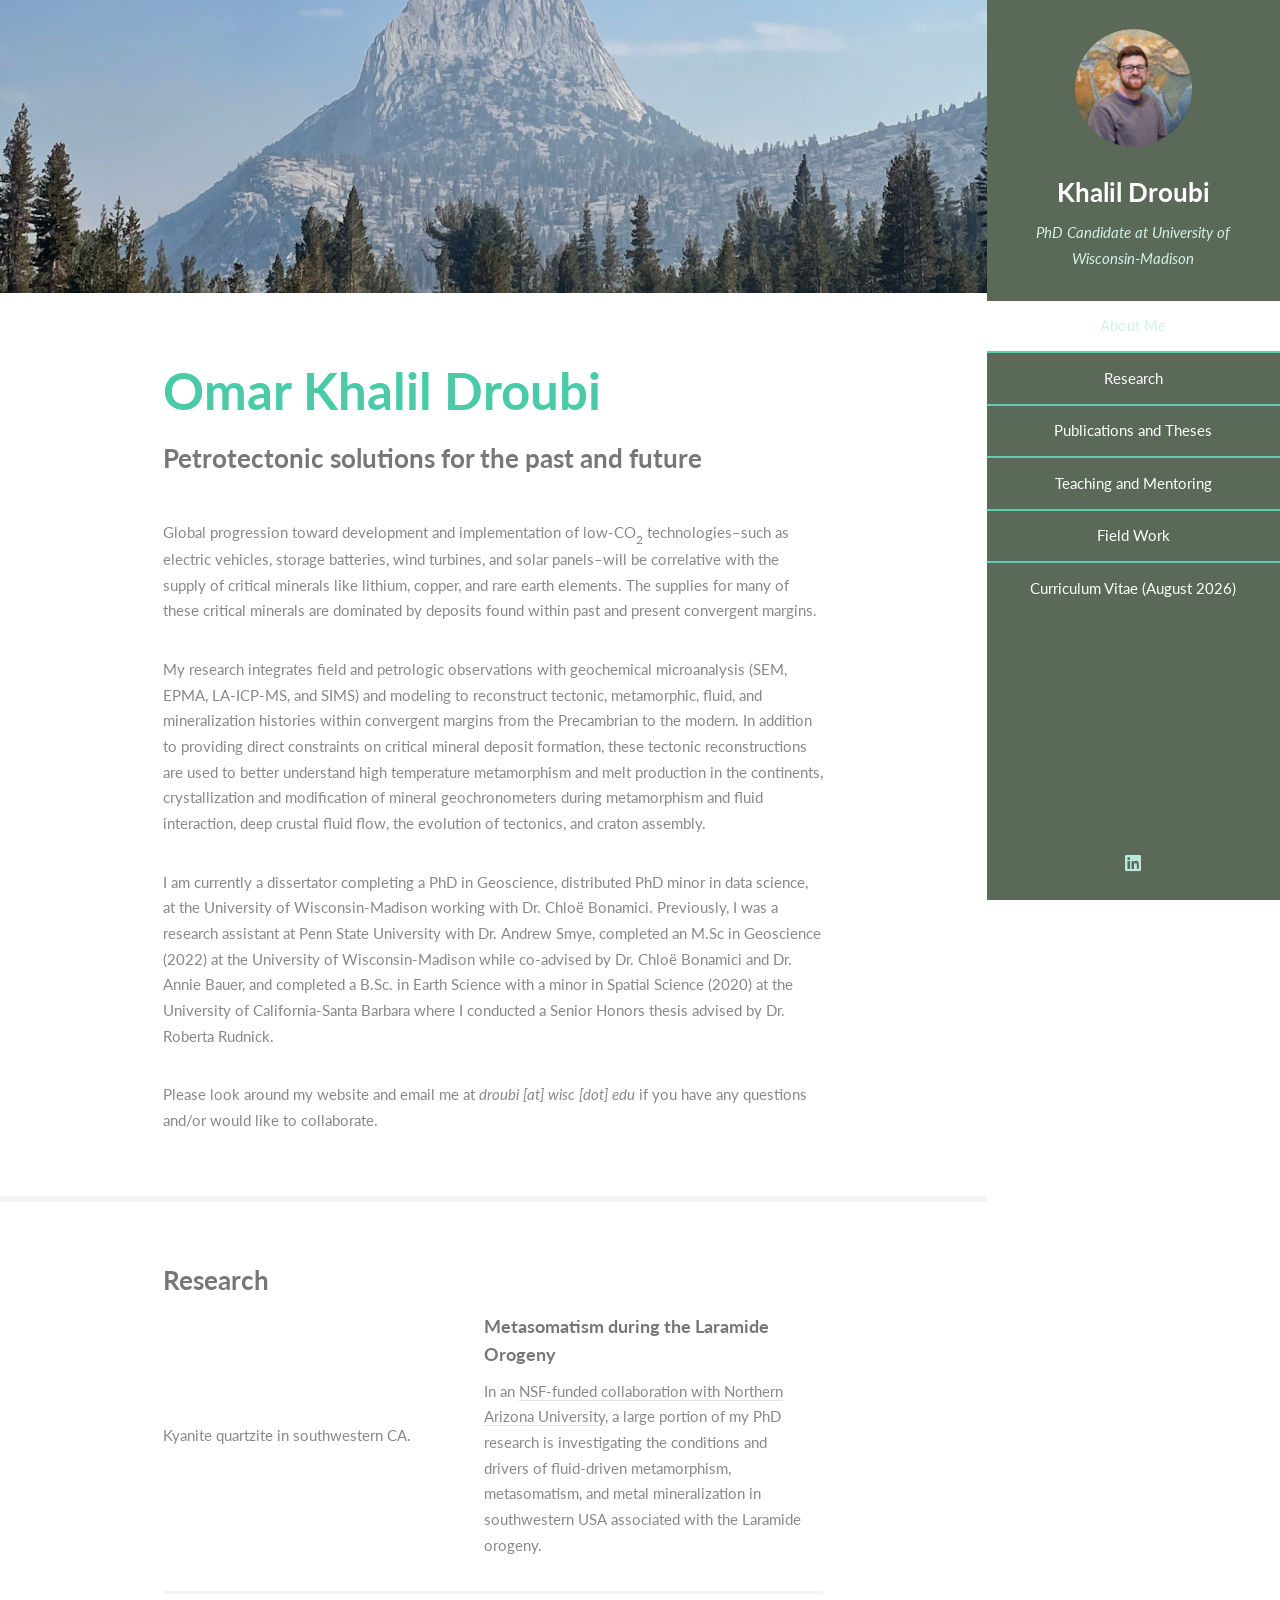
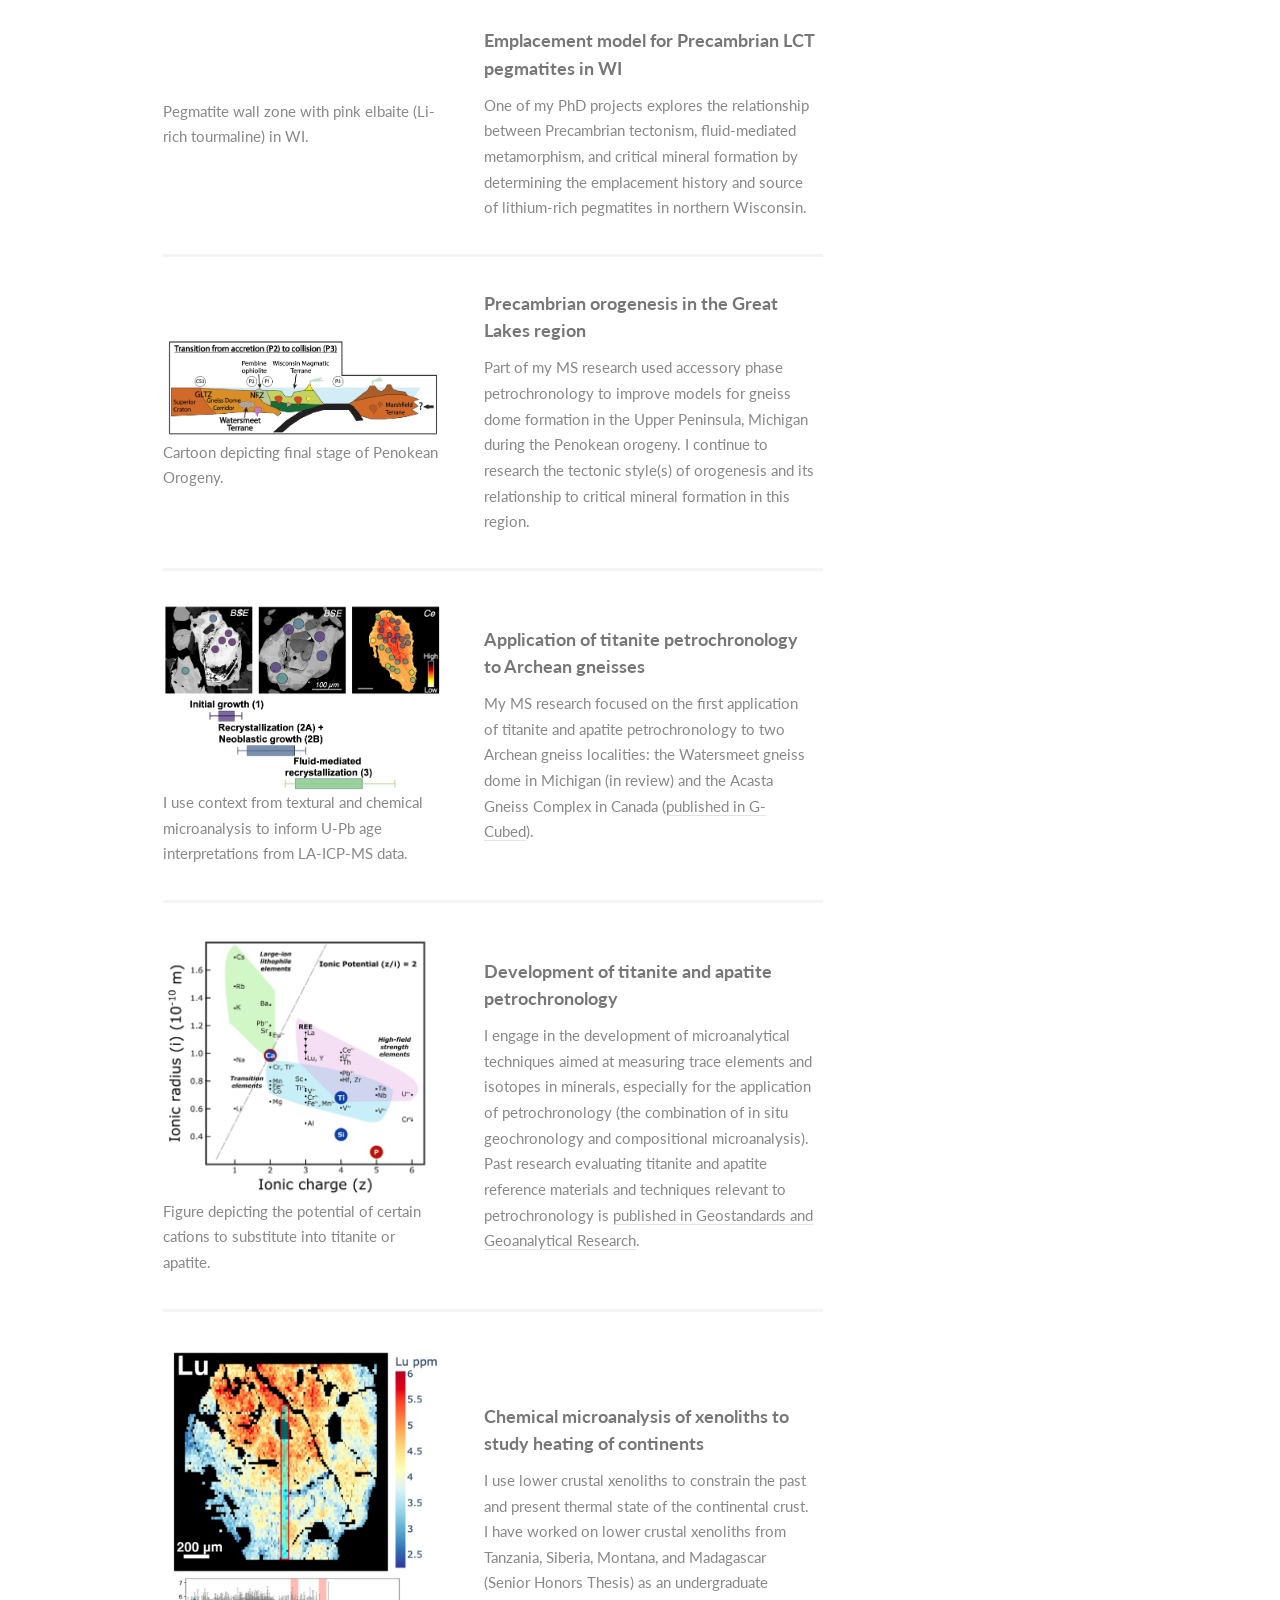
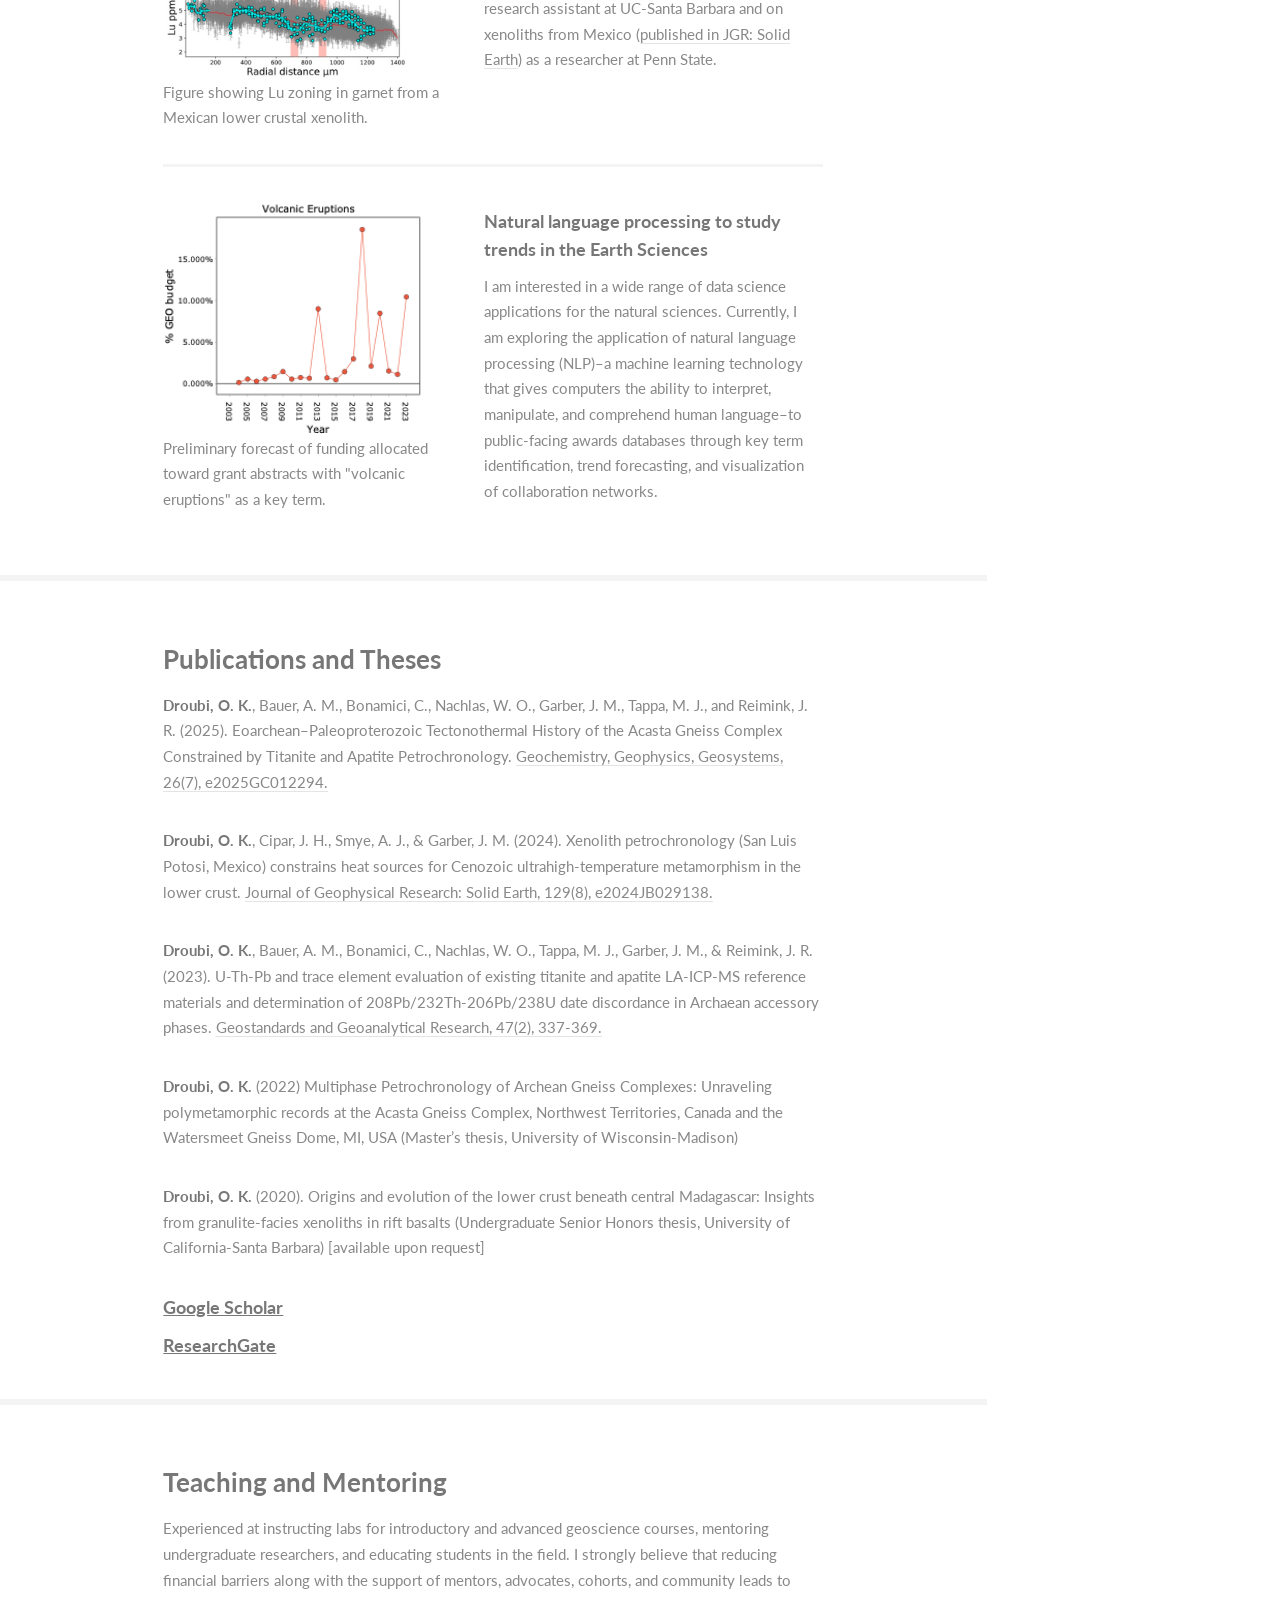
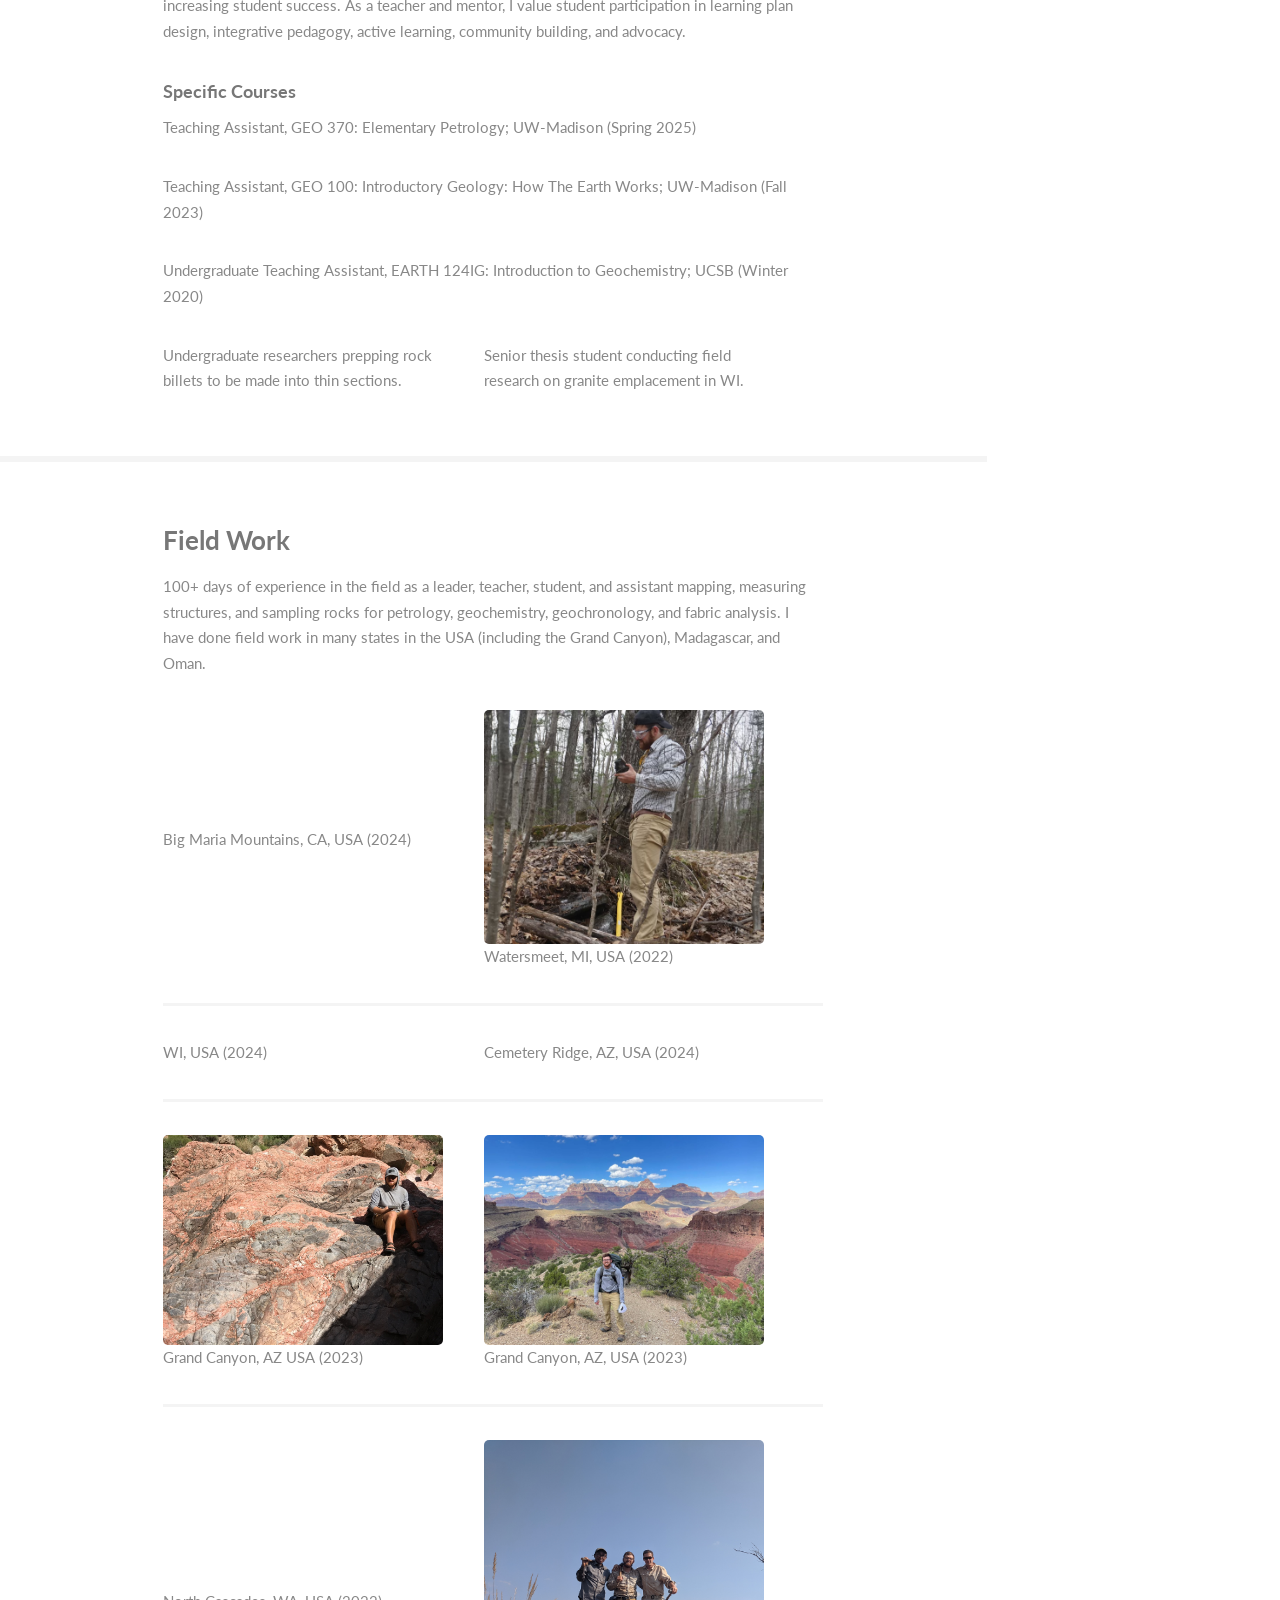
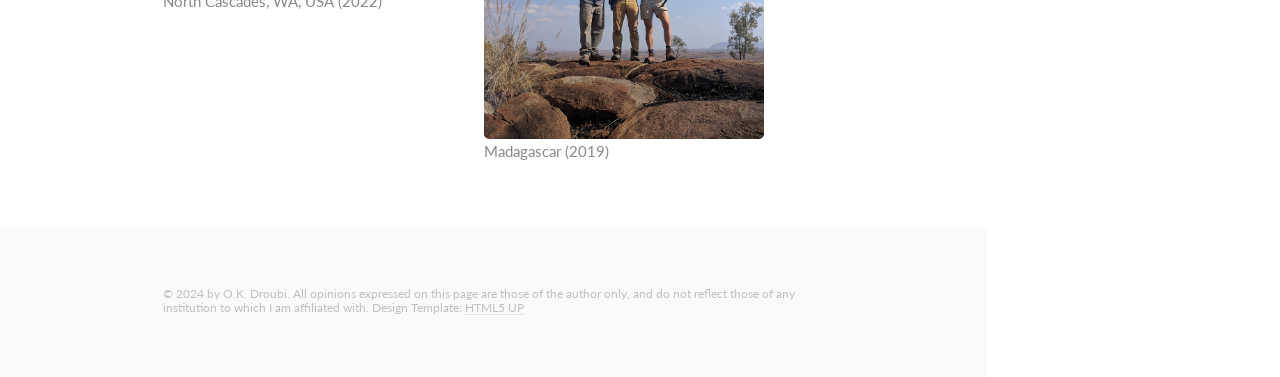
==== commit 755e795b: "Update index.html" ====
--- a/index.html
+++ b/index.html
@@ -94,7 +94,7 @@
 											<div class="inner">
 												<h4>Precambrian orogenesis in the Great Lakes region</h4>
 												<!-- <p>One of my research interests is building high-resolution P-T-t paths for the Precambrian orogenies in the Upper Peninsula, Michigan and northern Wisconsin. Past research focused on improving temporal constraints for the Penokean orogeny with titanite and apatite petrochronology in one of the gneiss domes.</p> -->
-												<p>Part of my MS research used accessory phase petrochronology to improve models for gneiss dome formation in the Upper Peninsula, Michigan during the Penokean orogeny. I continue to research orogenesis in this region, specifically the tectonic style of these orogenies and their relationship to critical mineral formation.</p>
+												<p>Part of my MS research used accessory phase petrochronology to improve models for gneiss dome formation in the Upper Peninsula, Michigan during the Penokean orogeny. I continue to research the tectonic style(s) of orogenesis and its relationship to critical mineral formation in this region.</p>
 											</div>
 										</article>
 										<article>
@@ -102,7 +102,7 @@
 											<div class="inner">
 												<h4>Application of titanite petrochronology to Archean gneisses</h4>
 												<!-- <p>My MS research focused on the application of titanite and apatite petrochronology to two Archean gneiss localities: the Watersmeet gneiss dome in Michigan and the Acasta Gneiss Complex in Canada. The data generated by this project greatly informed our understanding of the tectonothermal record in these areas.</p> -->
-												<p>My MS research focused on the first application of titanite and apatite petrochronology to two Archean gneiss localities: the Watersmeet gneiss dome in Michigan (in prep for G-Cubed) and the Acasta Gneiss Complex in Canada (<a href="https://agupubs.onlinelibrary.wiley.com/doi/full/10.1029/2025GC012294" target="_blank">published in G-Cubed</a>).</p>
+												<p>My MS research focused on the first application of titanite and apatite petrochronology to two Archean gneiss localities: the Watersmeet gneiss dome in Michigan (in review) and the Acasta Gneiss Complex in Canada (<a href="https://agupubs.onlinelibrary.wiley.com/doi/full/10.1029/2025GC012294" target="_blank">published in G-Cubed</a>).</p>
 											</div>
 										</article>
 										<article>
@@ -118,7 +118,7 @@
 											<div class="inner">
 												<h4>Chemical microanalysis of xenoliths to study heating of continents</h4>
 												<!-- <p>One of my research interests, and the subject of past projects, is using xenoliths to constrain the past and present thermal state of the continental crust. I first studied xenoliths as an undergraduate research assistant helping Dr. Roberta Rudnick and Dr. Francisco Apen with lab and field work on xenoliths from Tanzania, Siberia, Montana, and Madagascar (the subject of my Senior Honors Thesis). This was followed by research at Penn State that resulted in a published paper on crustal xenoliths from Mexico.</p> -->
-											    <p>I use lower crustal xenoliths to constrain the past and present thermal state of the continental crust. I have worked on lower crustal xenoliths from Tanzania, Siberia, Montana, and Madagascar (Senior Honors Thesis) as an undergraduate research assistant at UC-Santa Barbara and on xenoliths from Mexico (<a href="https://agupubs.onlinelibrary.wiley.com/doi/full/10.1029/2024JB029138" target="_blank">results published in JGR: Solid Earth</a>) as a researcher at Penn State.</p>
+											    <p>I use lower crustal xenoliths to constrain the past and present thermal state of the continental crust. I have worked on lower crustal xenoliths from Tanzania, Siberia, Montana, and Madagascar (Senior Honors Thesis) as an undergraduate research assistant at UC-Santa Barbara and on xenoliths from Mexico (<a href="https://agupubs.onlinelibrary.wiley.com/doi/full/10.1029/2024JB029138" target="_blank">published in JGR: Solid Earth</a>) as a researcher at Penn State.</p>
 											</div>
 										</article>
 										<article>
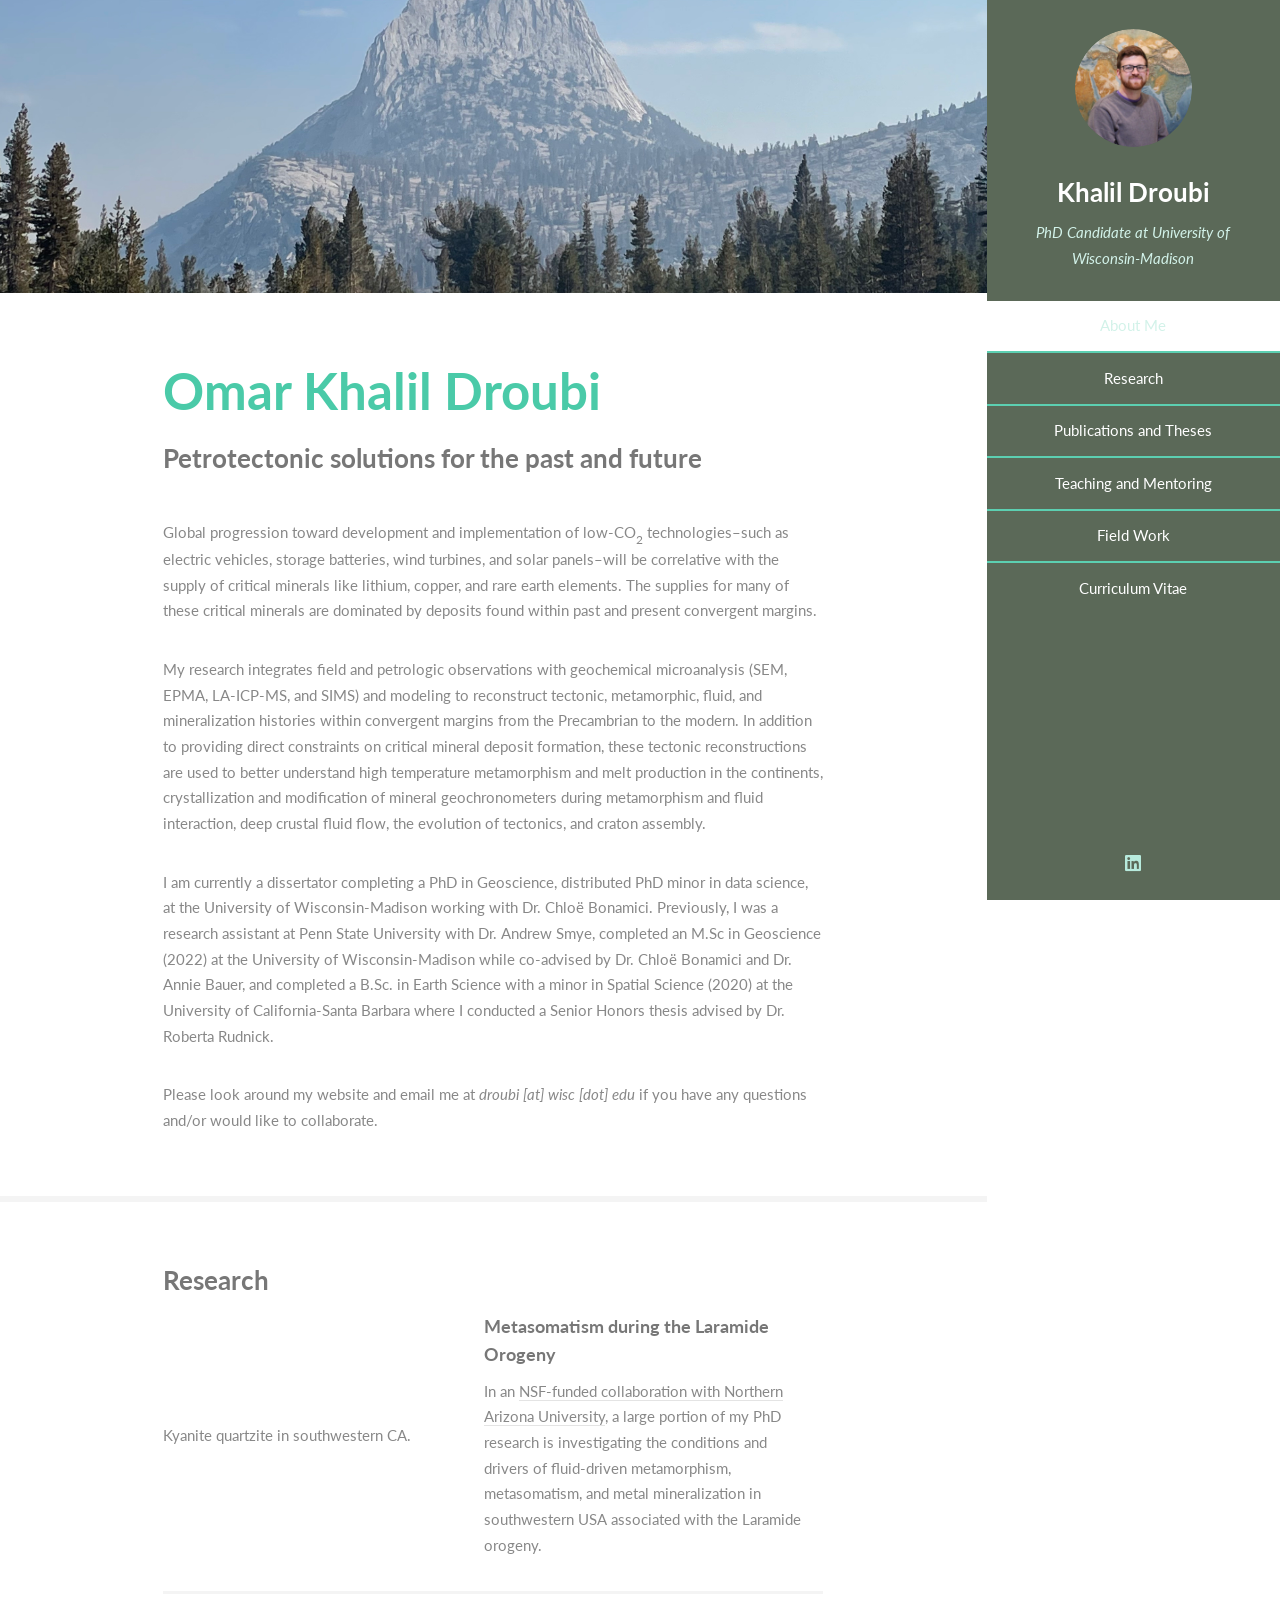
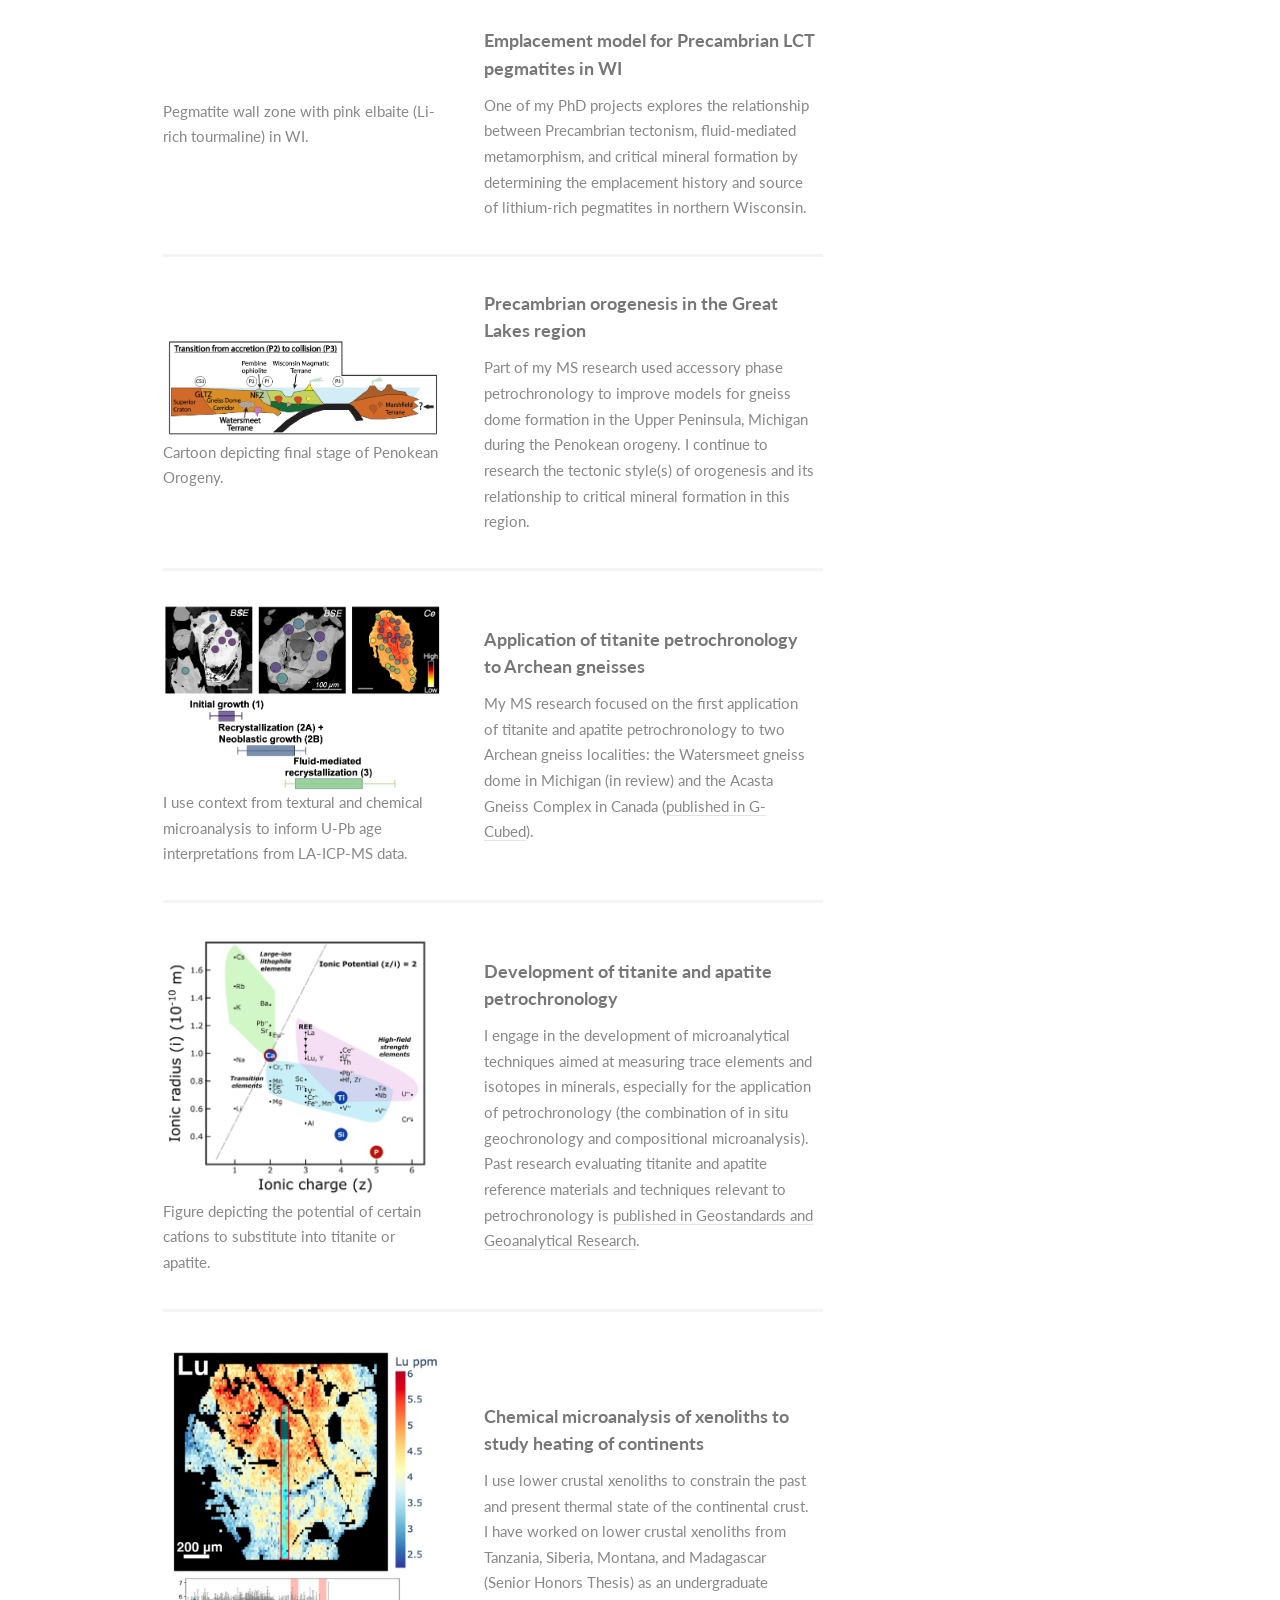
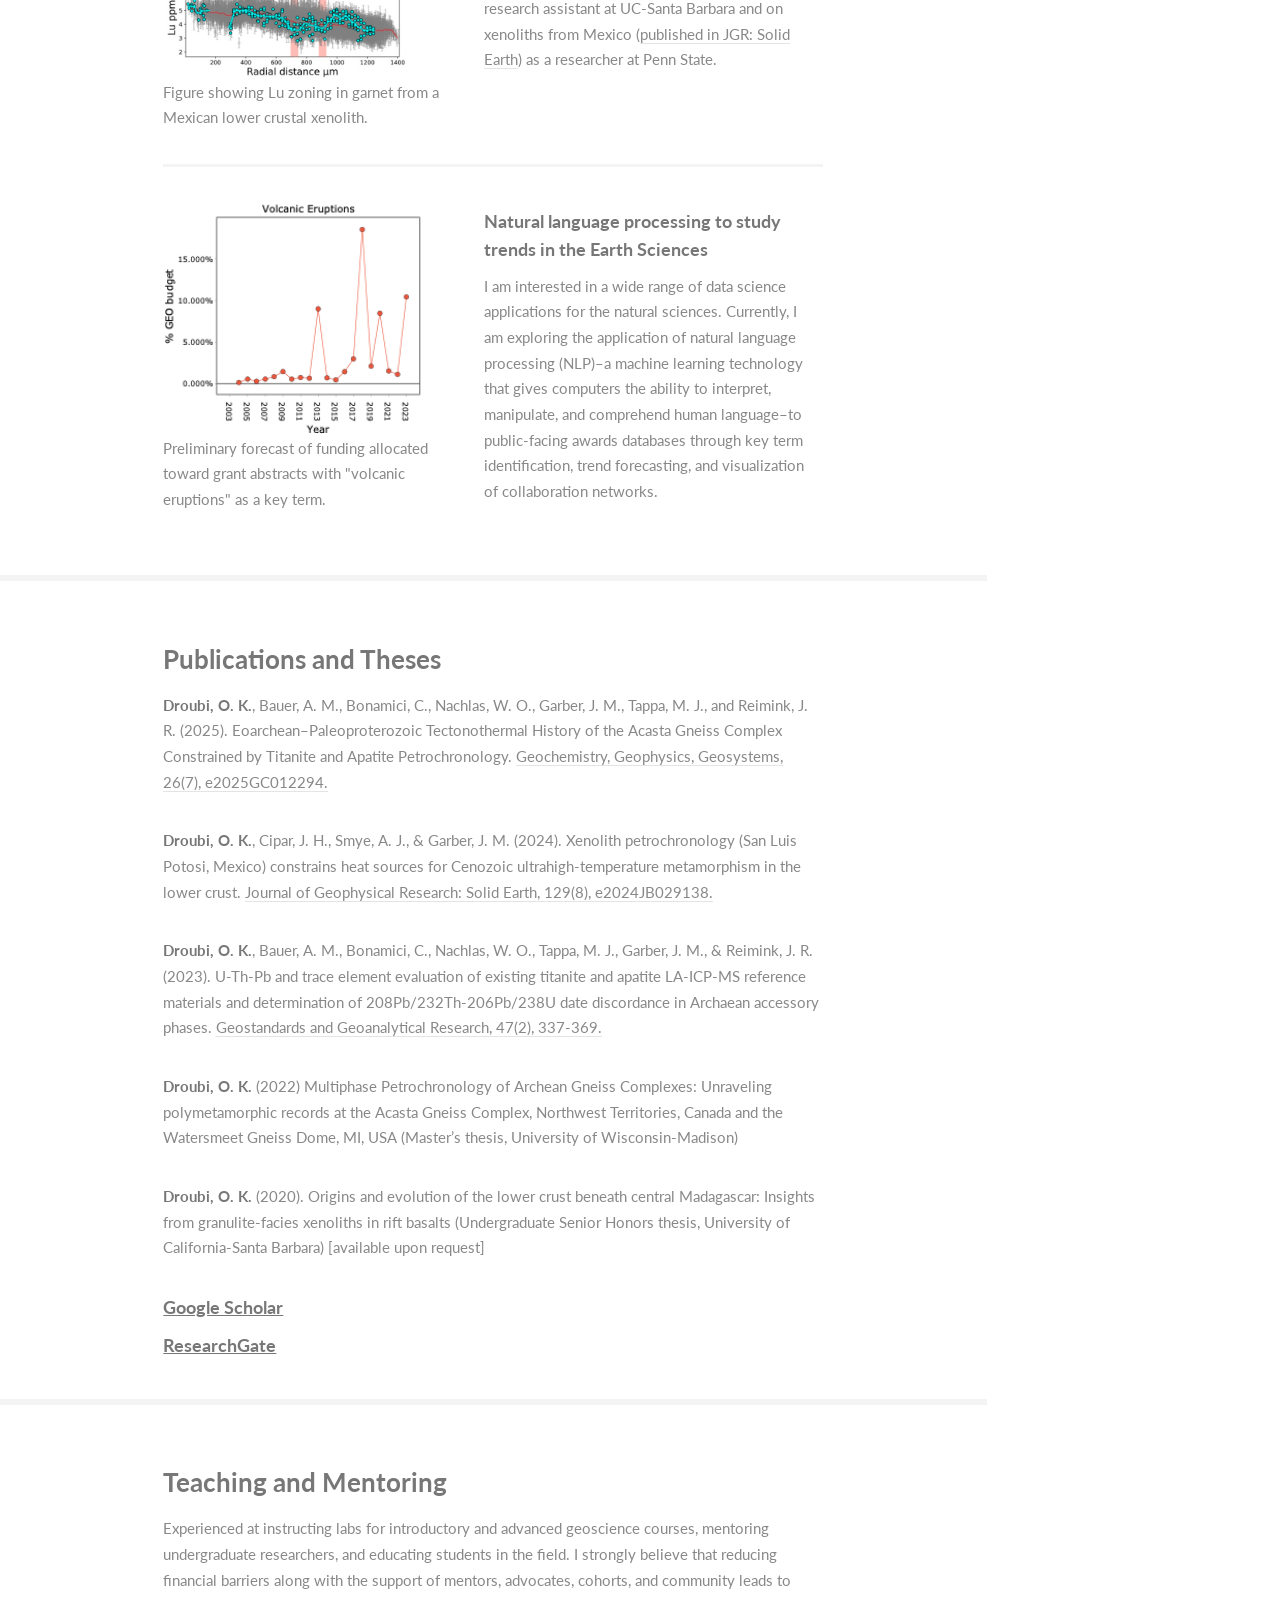
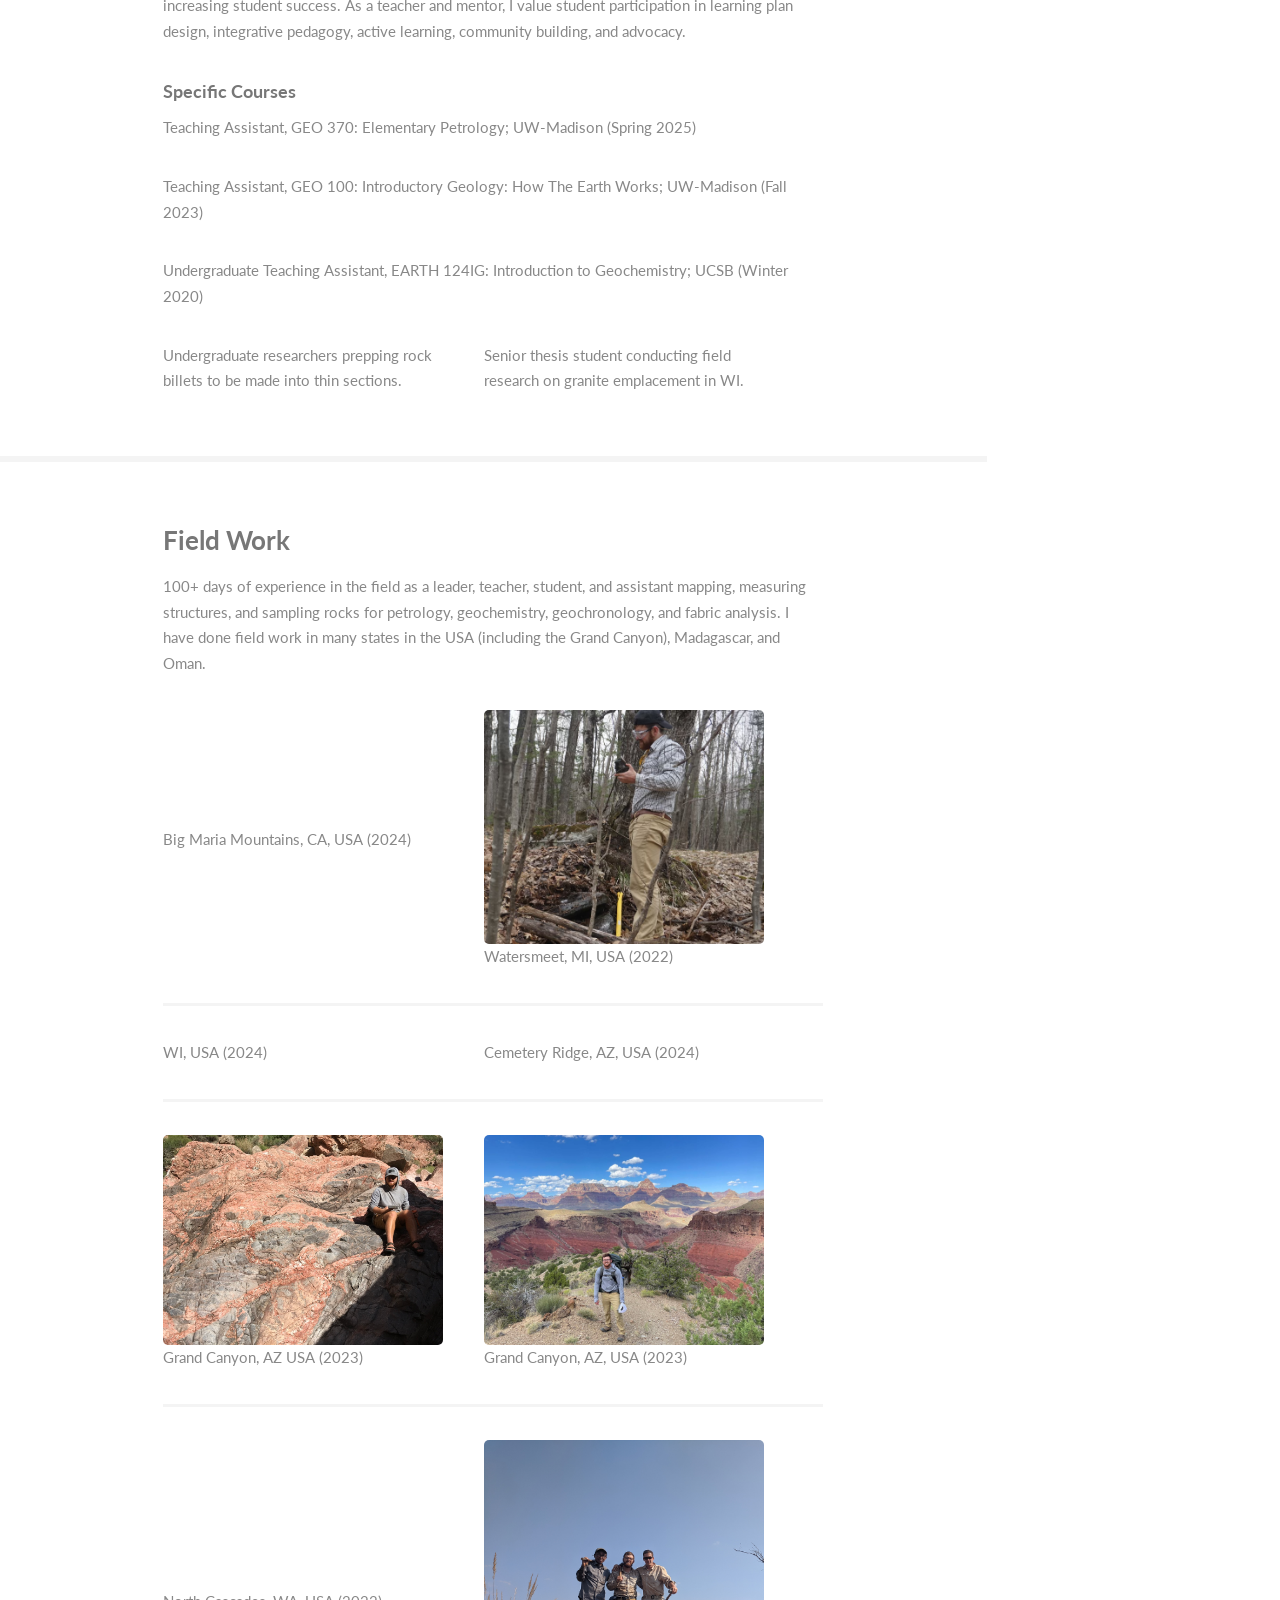
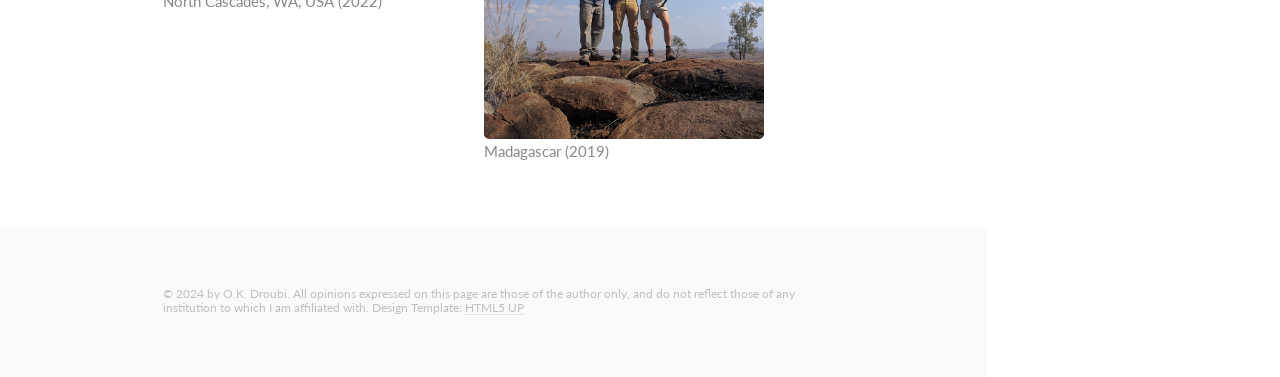
==== commit bff79cad: "Update index.html" ====
--- a/index.html
+++ b/index.html
@@ -28,7 +28,7 @@
 						<li><a href="#three">Publications and Theses</a></li>
 						<li><a href="#four">Teaching and Mentoring</a></li>
 						<li><a href="#five">Field Work</a></li>
-						<li><a href="Droubi_CV_2026.pdf" target="_blank">Curriculum Vitae (August 2026)</a></li>
+						<li><a href="Droubi_CV_2026.pdf" target="_blank">Curriculum Vitae</a></li>
 					</ul>
 				</nav>
 				<footer>
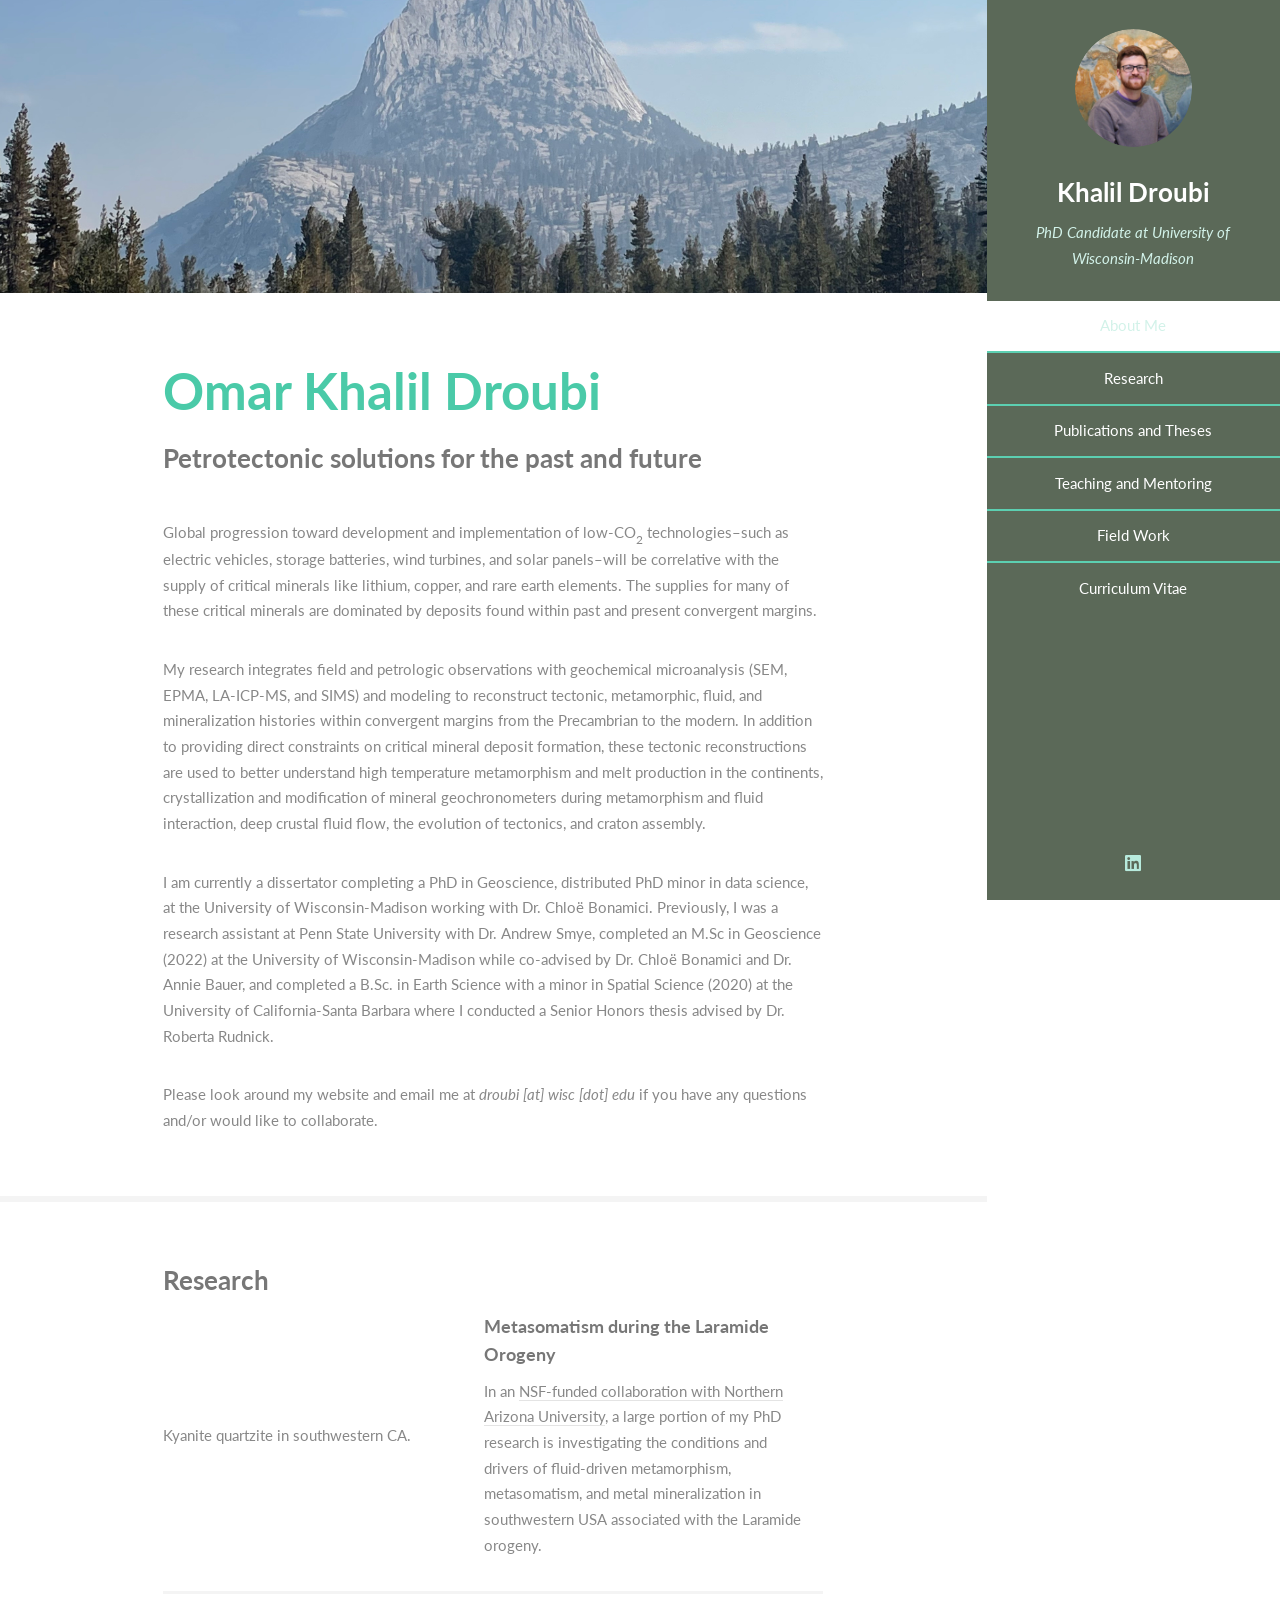
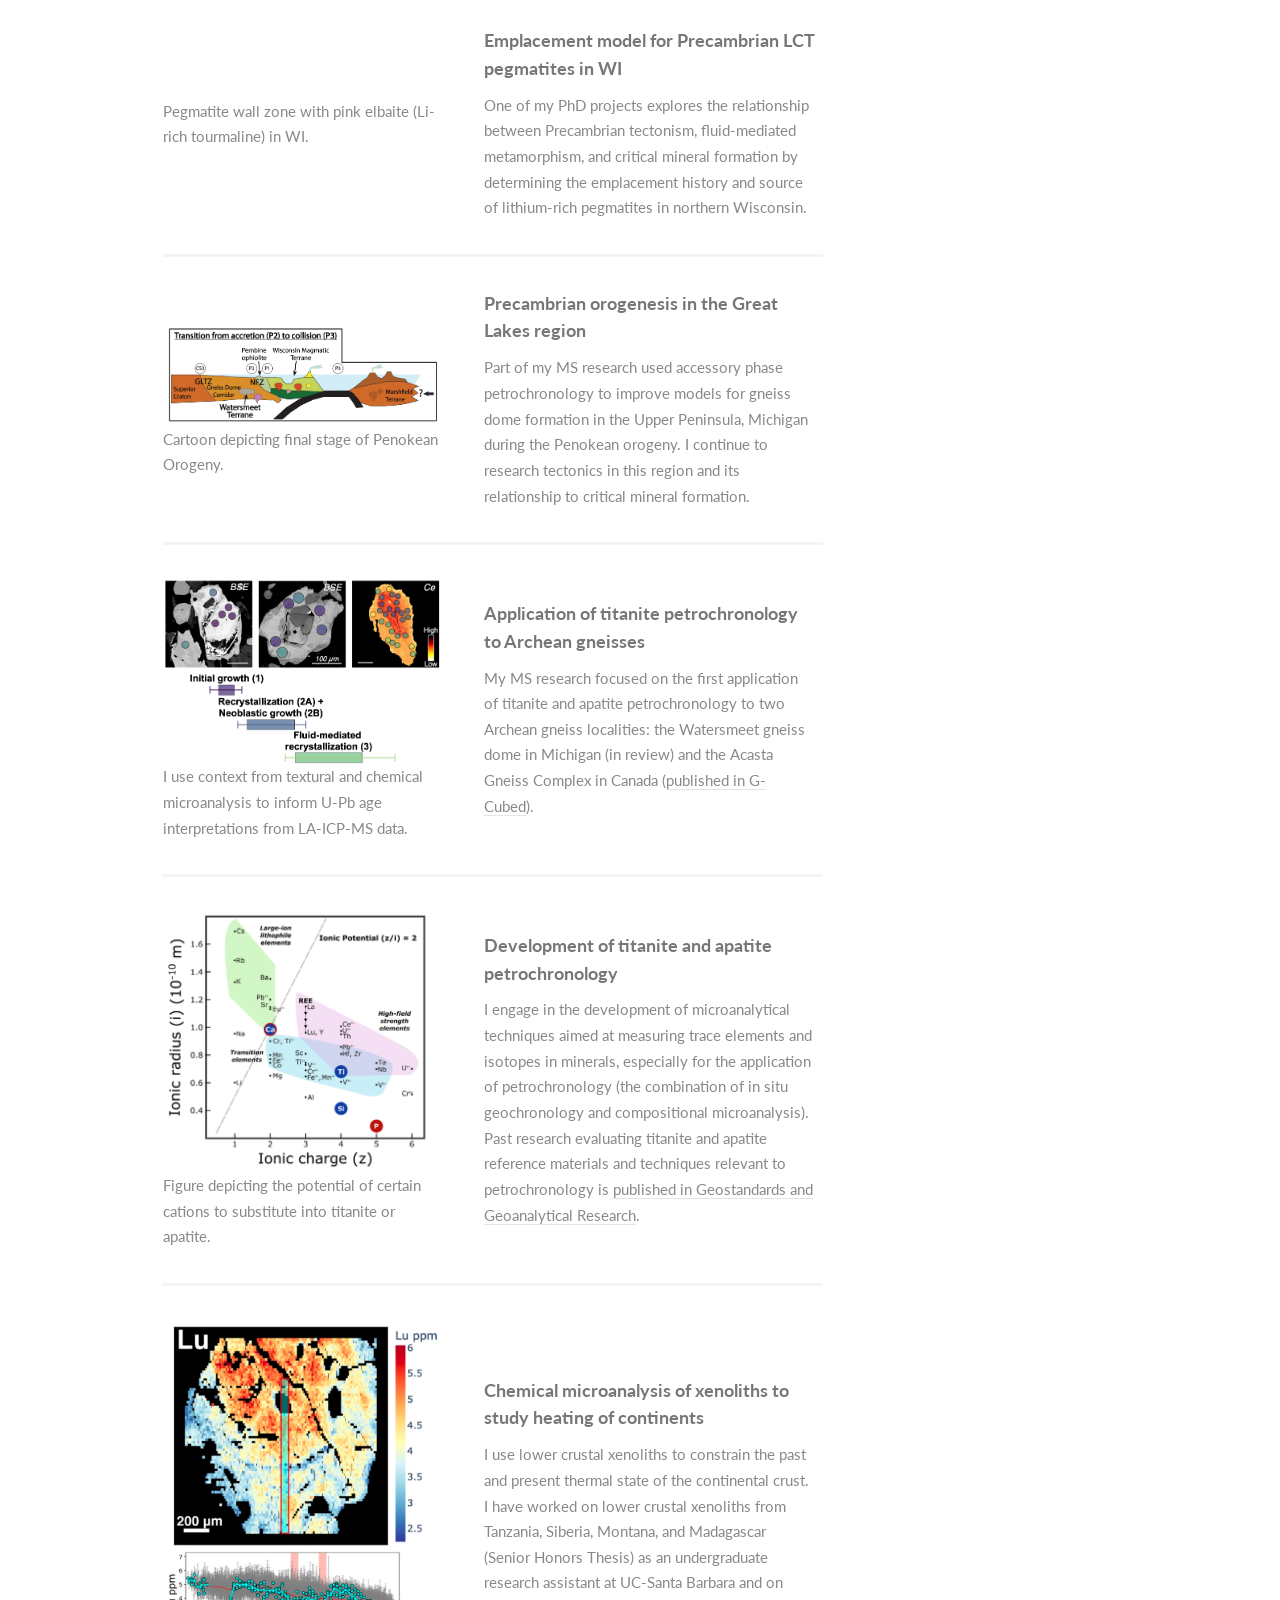
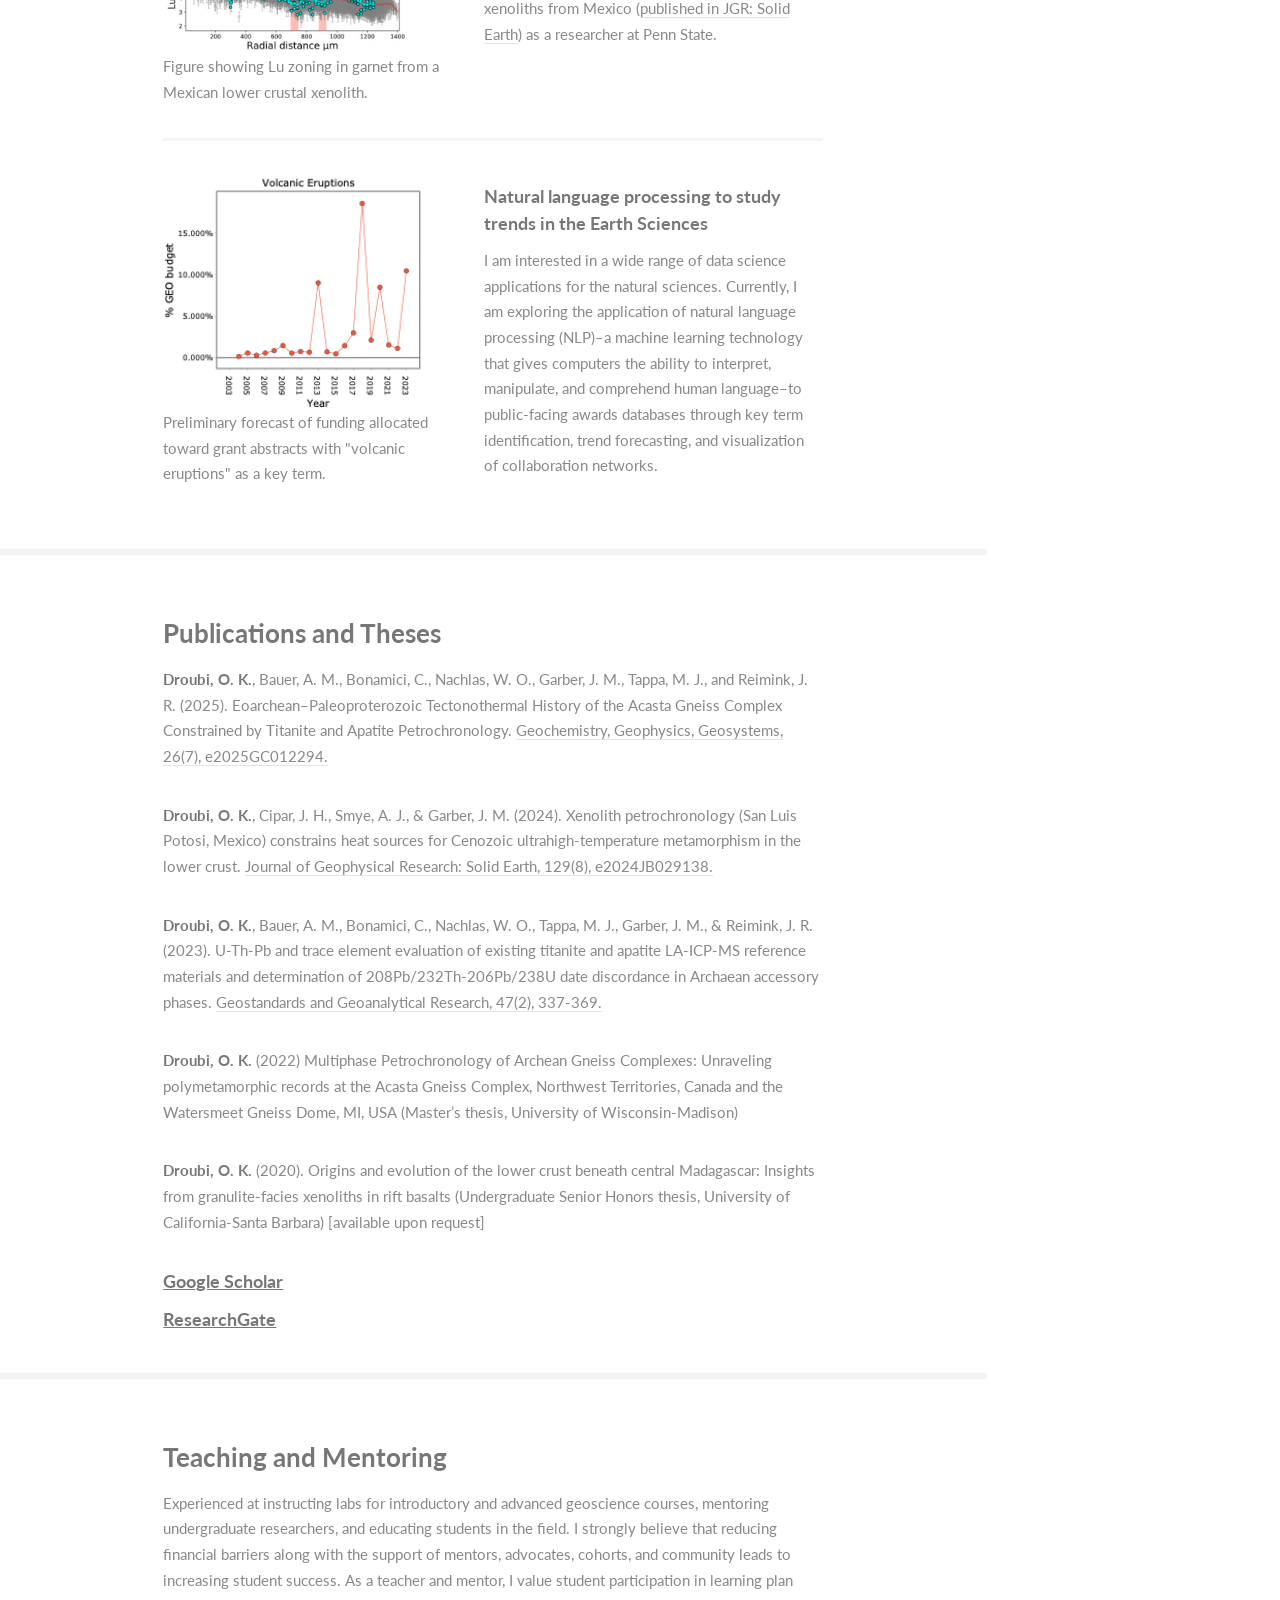
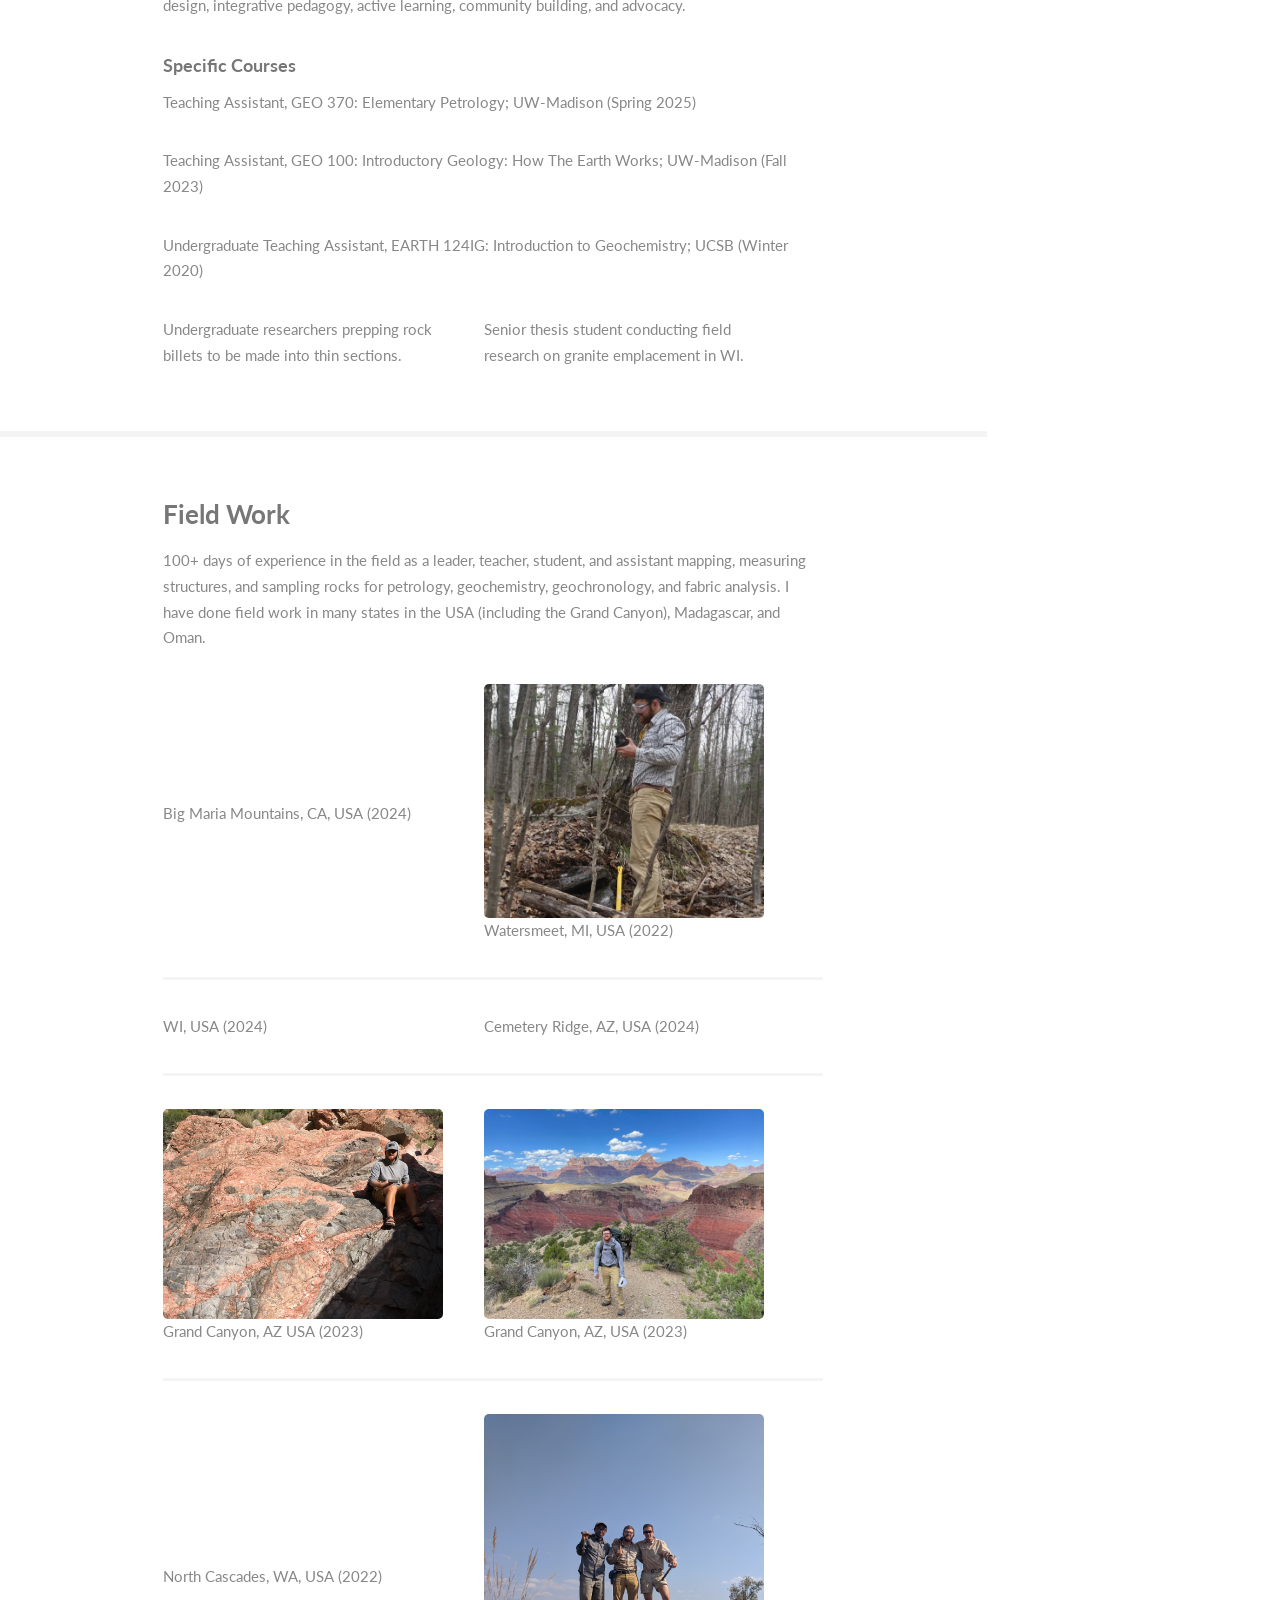
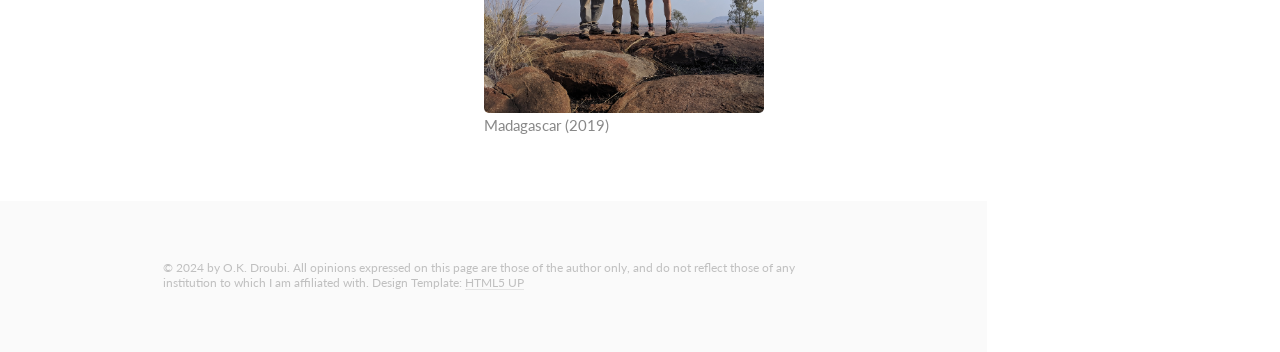
==== commit 1fc0d2e6: "Update index.html" ====
--- a/index.html
+++ b/index.html
@@ -94,7 +94,7 @@
 											<div class="inner">
 												<h4>Precambrian orogenesis in the Great Lakes region</h4>
 												<!-- <p>One of my research interests is building high-resolution P-T-t paths for the Precambrian orogenies in the Upper Peninsula, Michigan and northern Wisconsin. Past research focused on improving temporal constraints for the Penokean orogeny with titanite and apatite petrochronology in one of the gneiss domes.</p> -->
-												<p>Part of my MS research used accessory phase petrochronology to improve models for gneiss dome formation in the Upper Peninsula, Michigan during the Penokean orogeny. I continue to research the tectonic style(s) of orogenesis and its relationship to critical mineral formation in this region.</p>
+												<p>Part of my MS research used accessory phase petrochronology to improve models for gneiss dome formation in the Upper Peninsula, Michigan during the Penokean orogeny. I continue to research tectonics in this region and its relationship to critical mineral formation.</p>
 											</div>
 										</article>
 										<article>
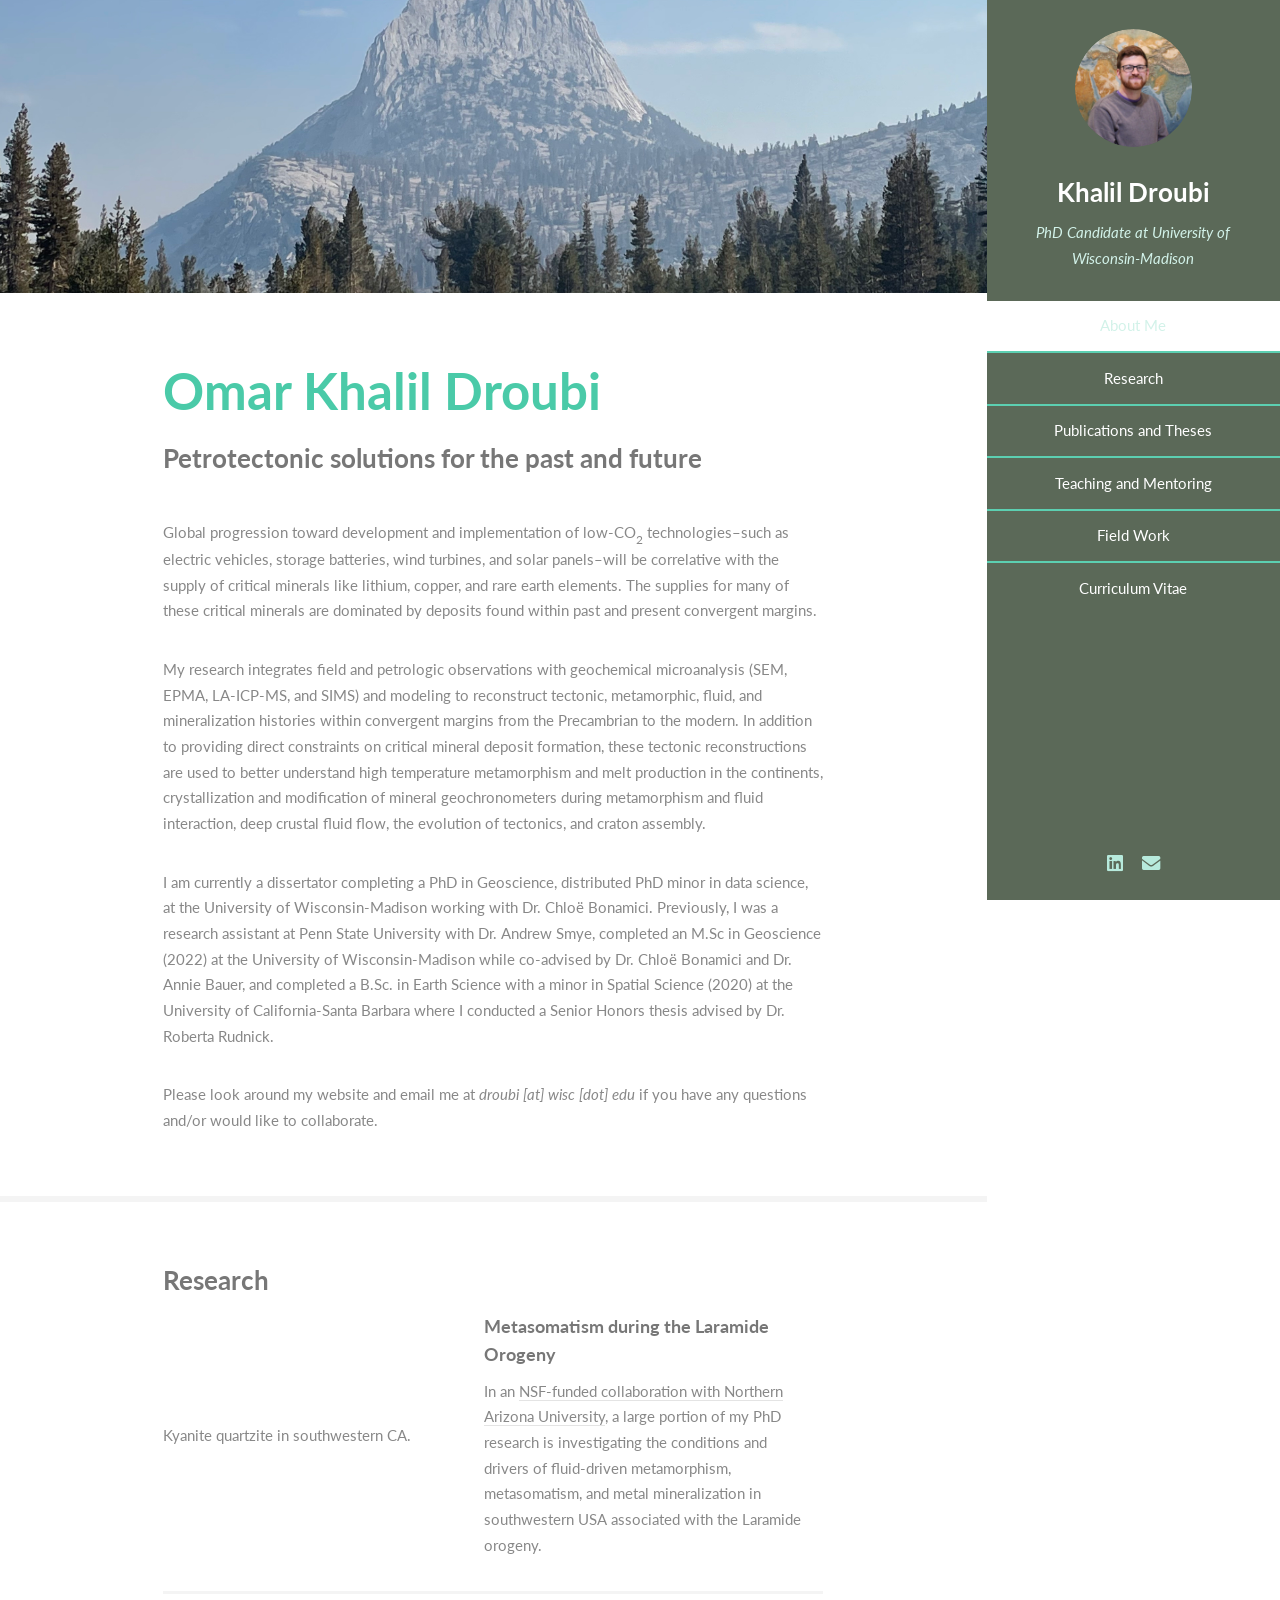
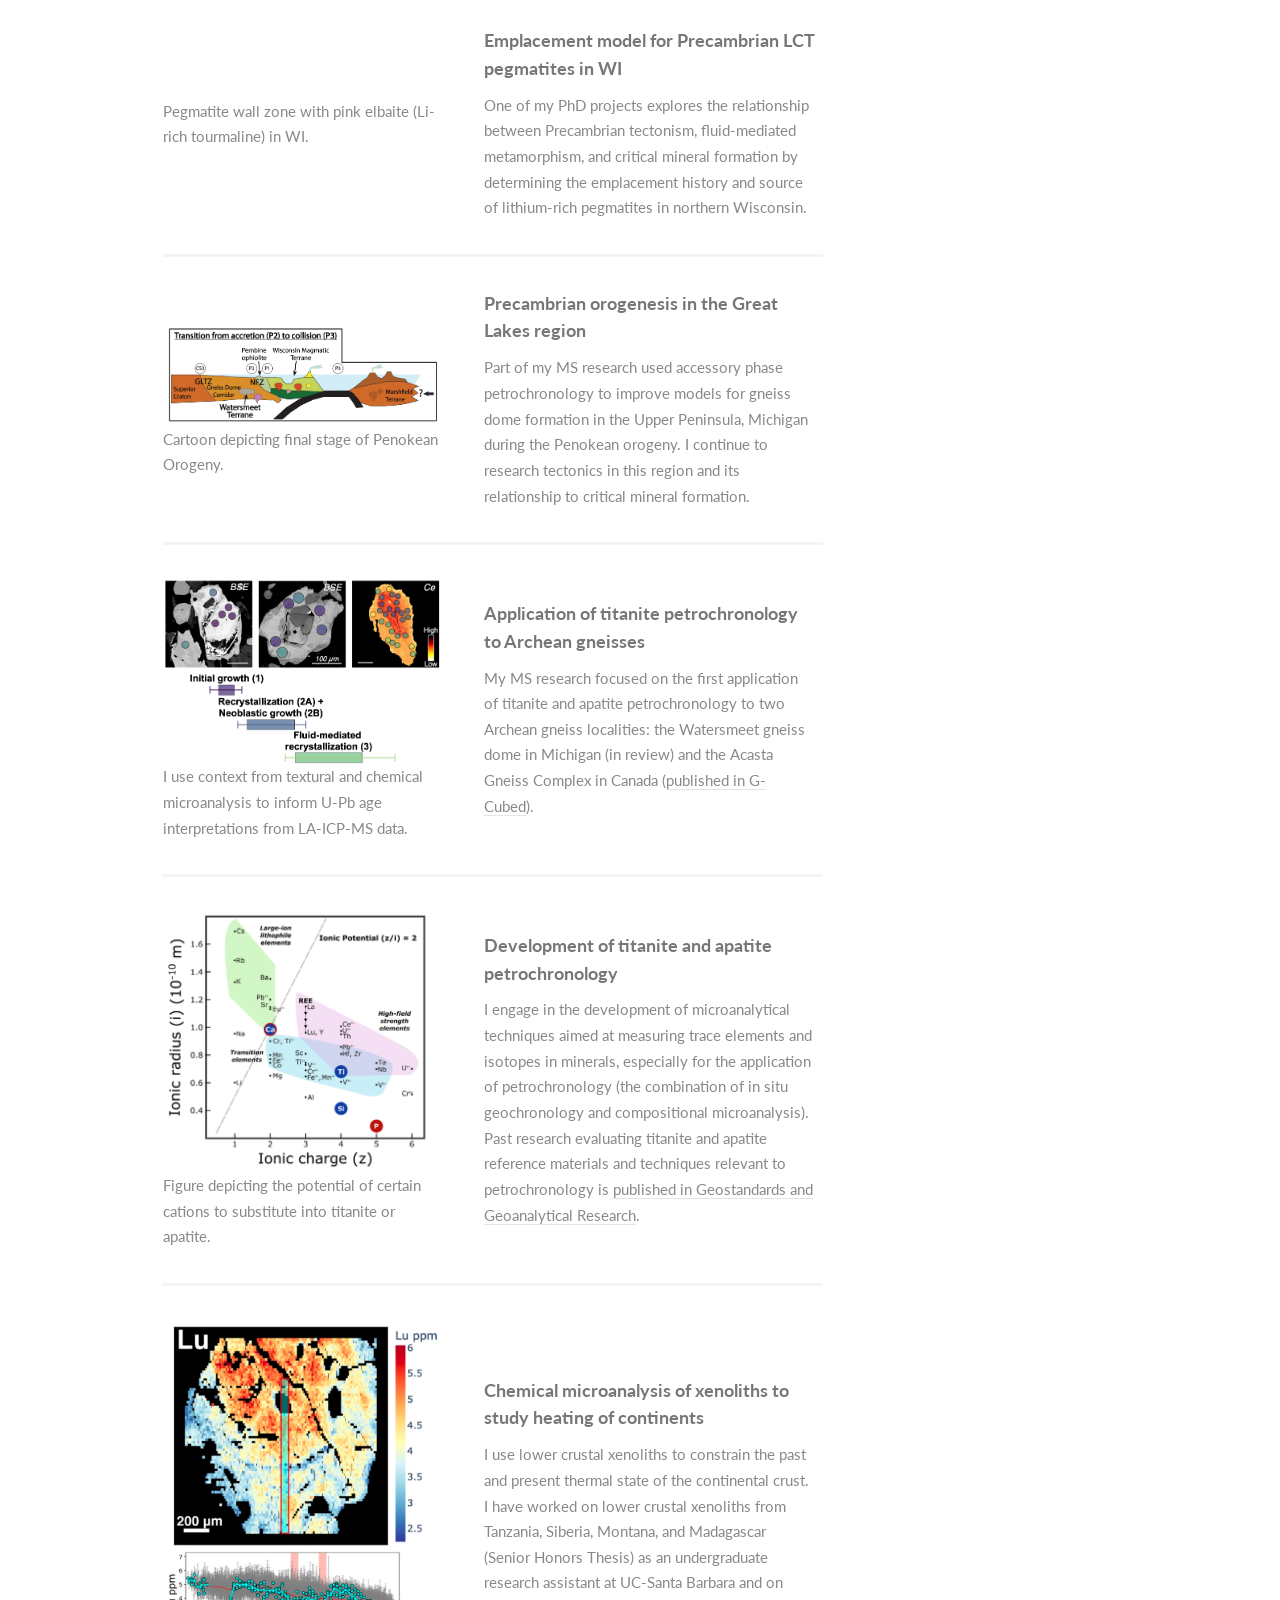
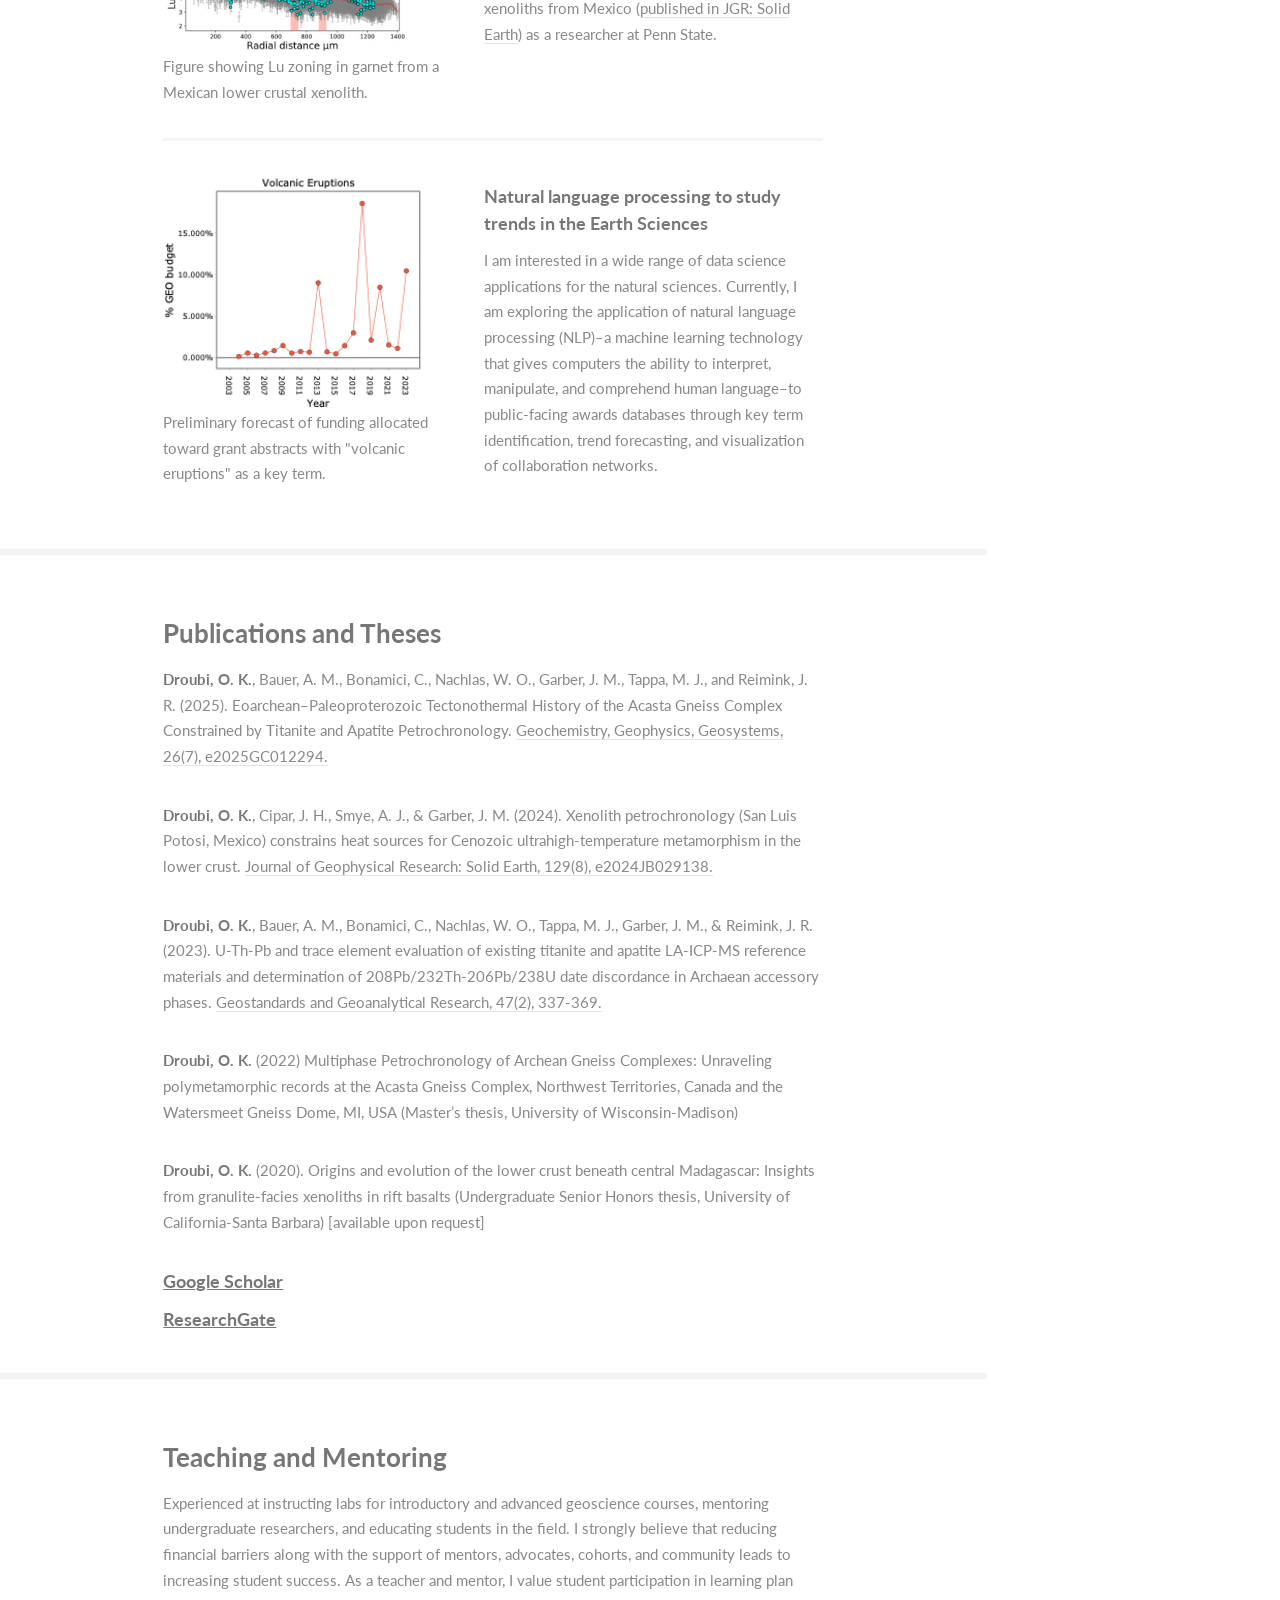
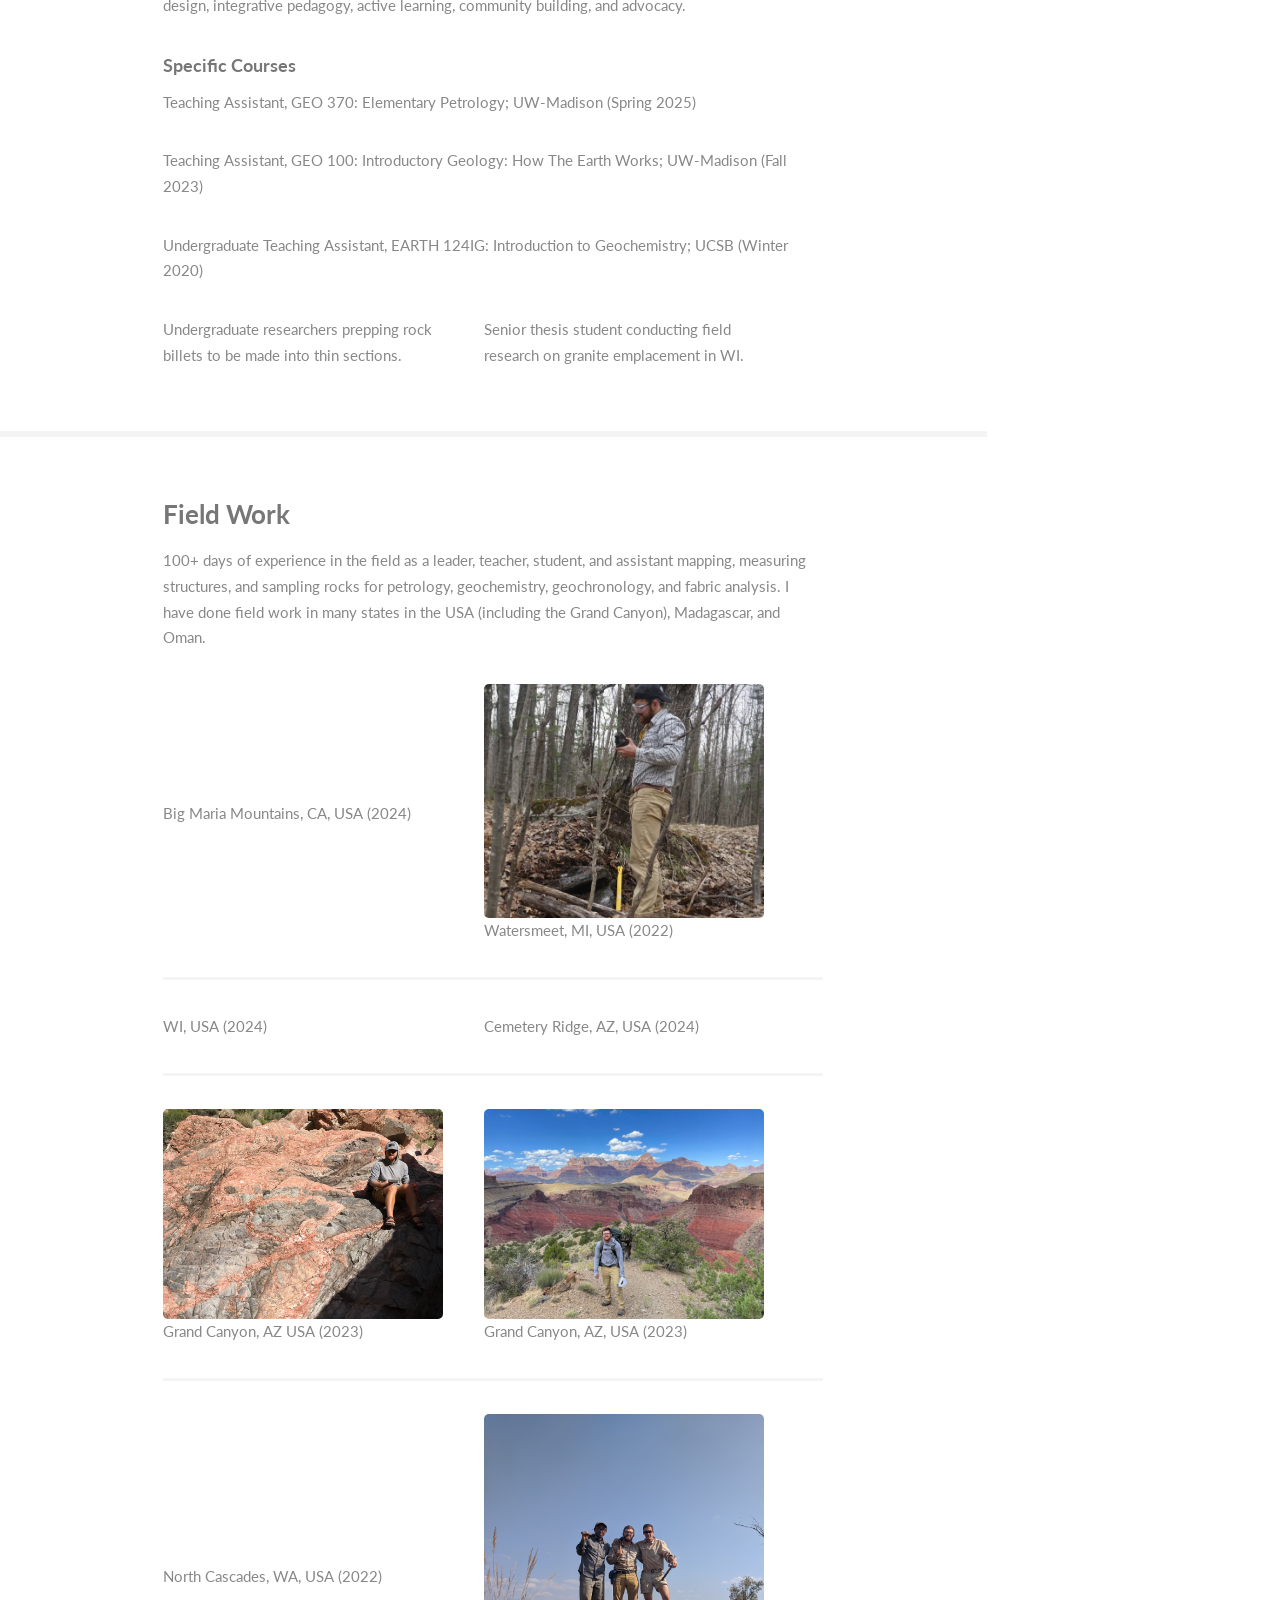
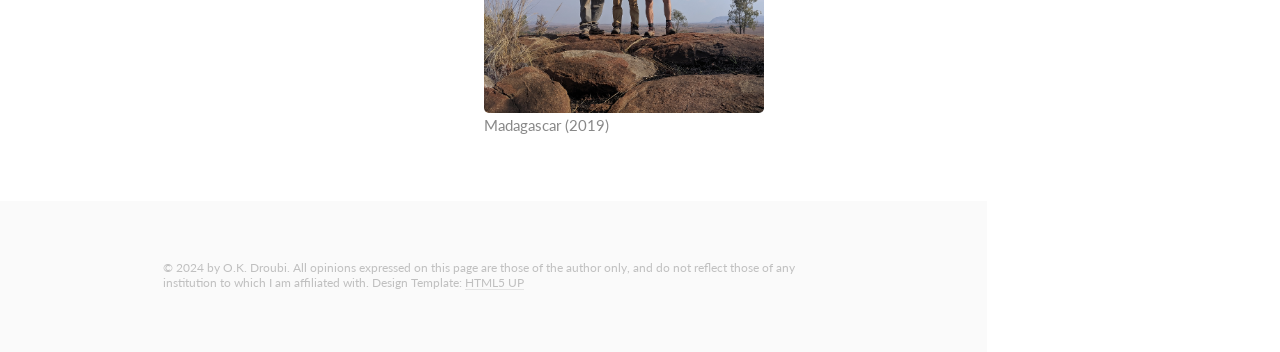
==== commit 9e783bbd: "Update index.html testing getting html visible" ====
--- a/index.html
+++ b/index.html
@@ -37,7 +37,7 @@
 <!-- 						<li><a href="#" class="icon brands fa-facebook-f"><span class="label">Facebook</span></a></li> -->
 <!-- 						<li><a href="#" class="icon brands fa-instagram"><span class="label">Instagram</span></a></li> -->
 						<!-- <li><a href="https://github.com/okdpetrology" class="icon brands fa-github"><span class="label">Github</span></a></li> -->
-<!-- 						<li><a href="#" class="icon solid fa-envelope"><span class="label">Email</span></a></li> -->
+						<li><a href="geo_nsf.html" class="icon solid fa-envelope"><span class="label">Email</span></a></li>
 					</ul>
 				</footer>
 			</section>
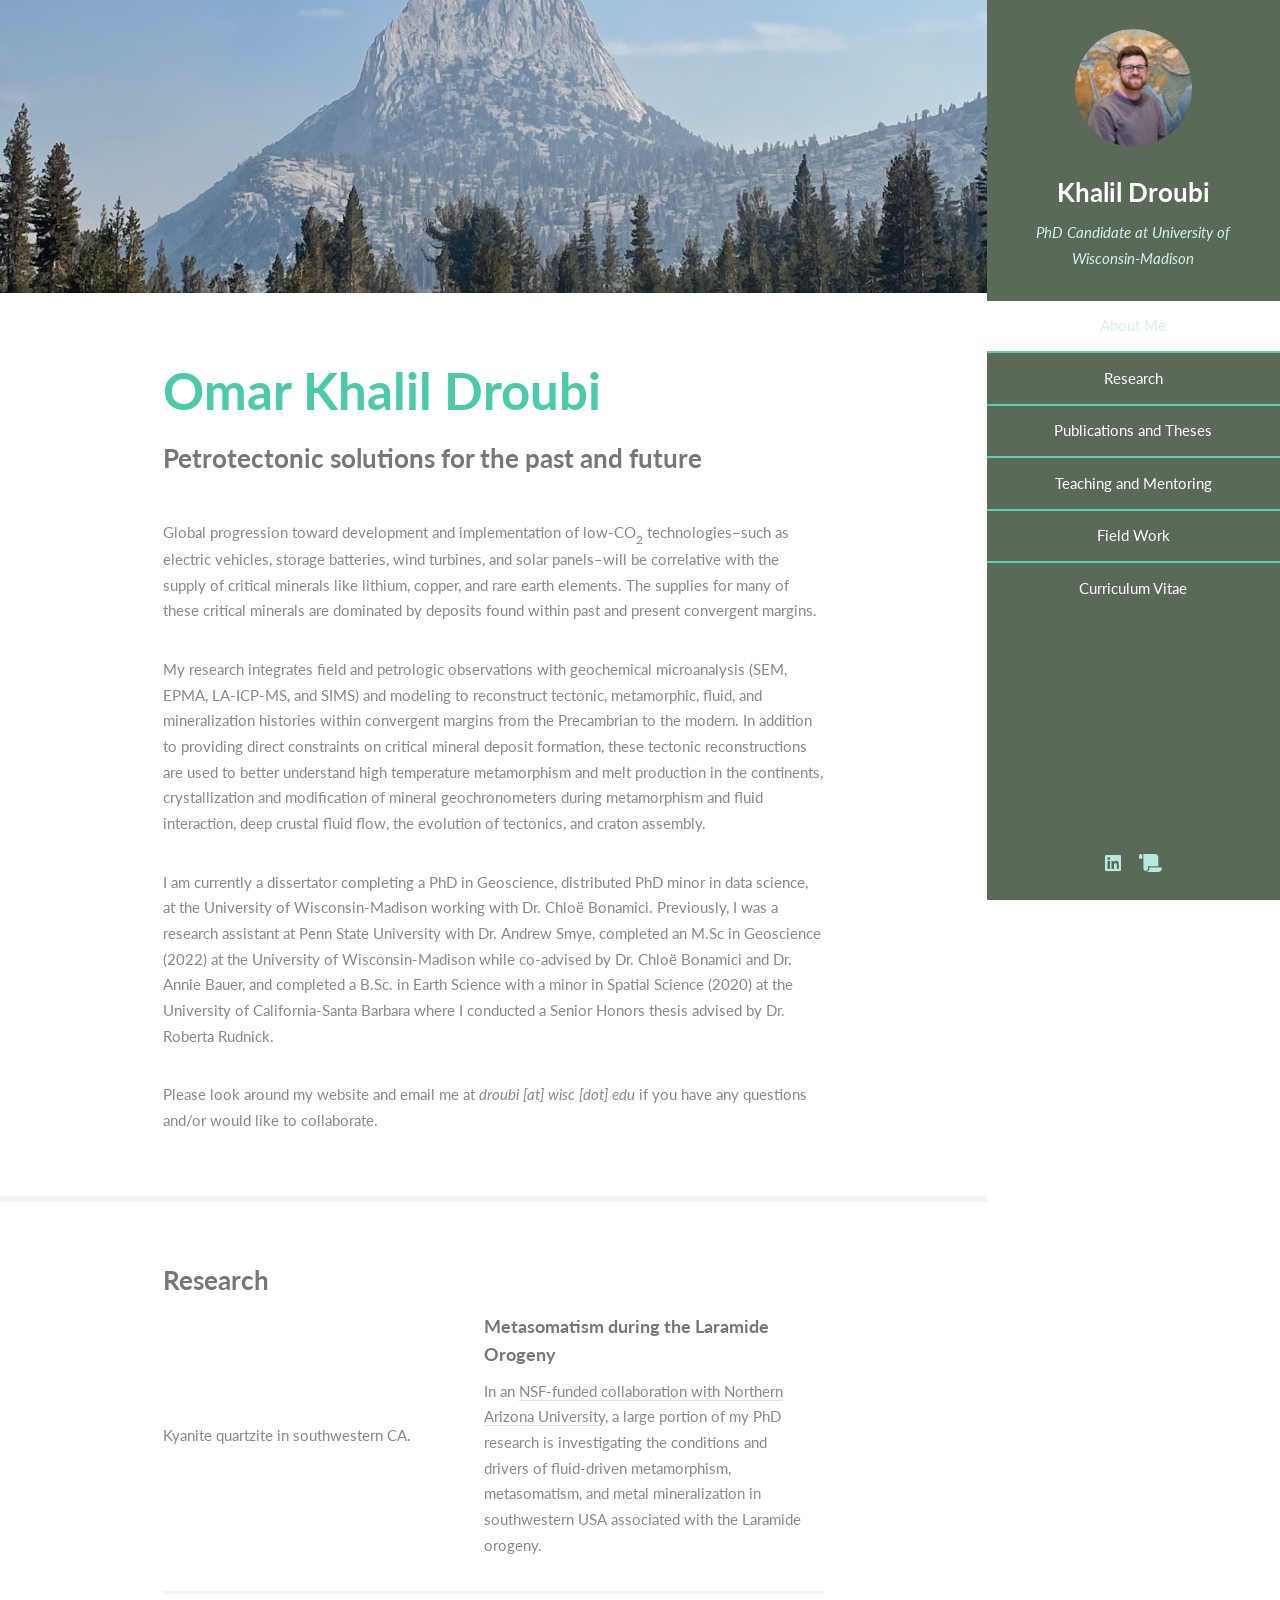
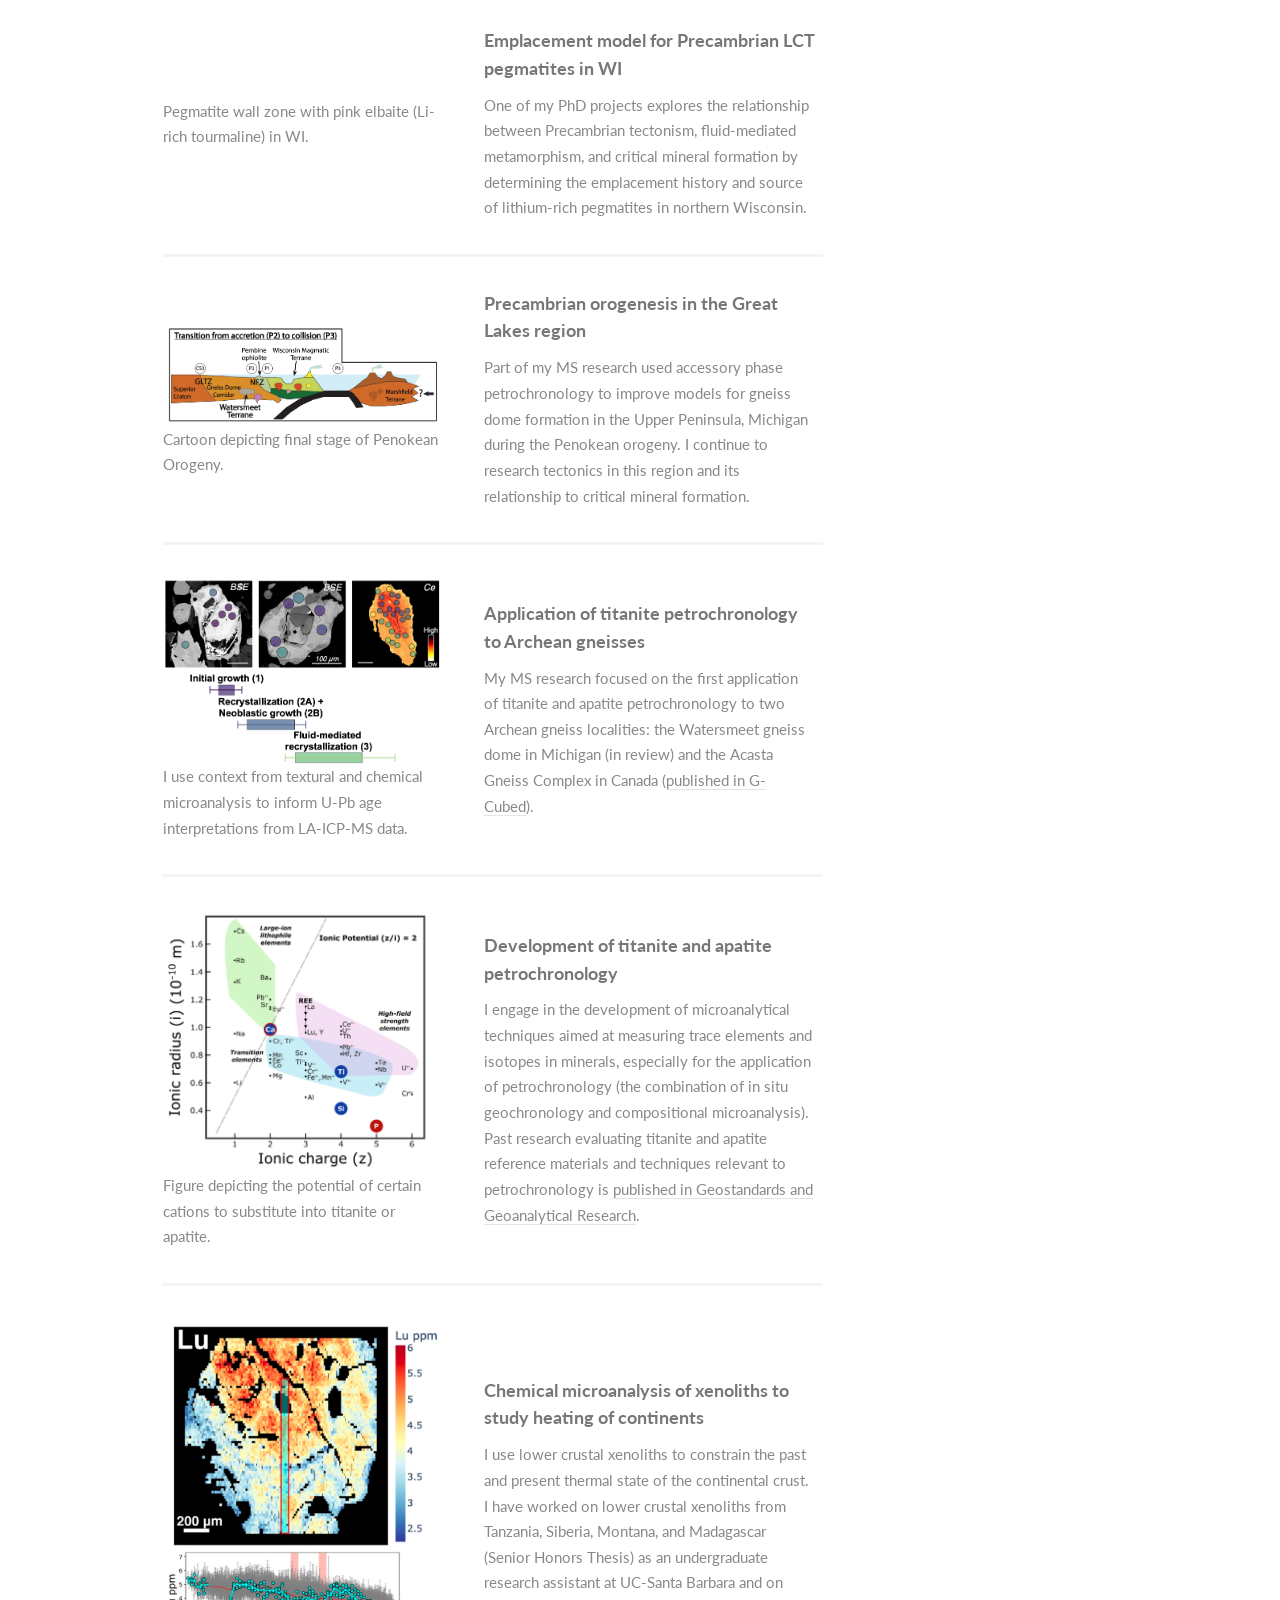
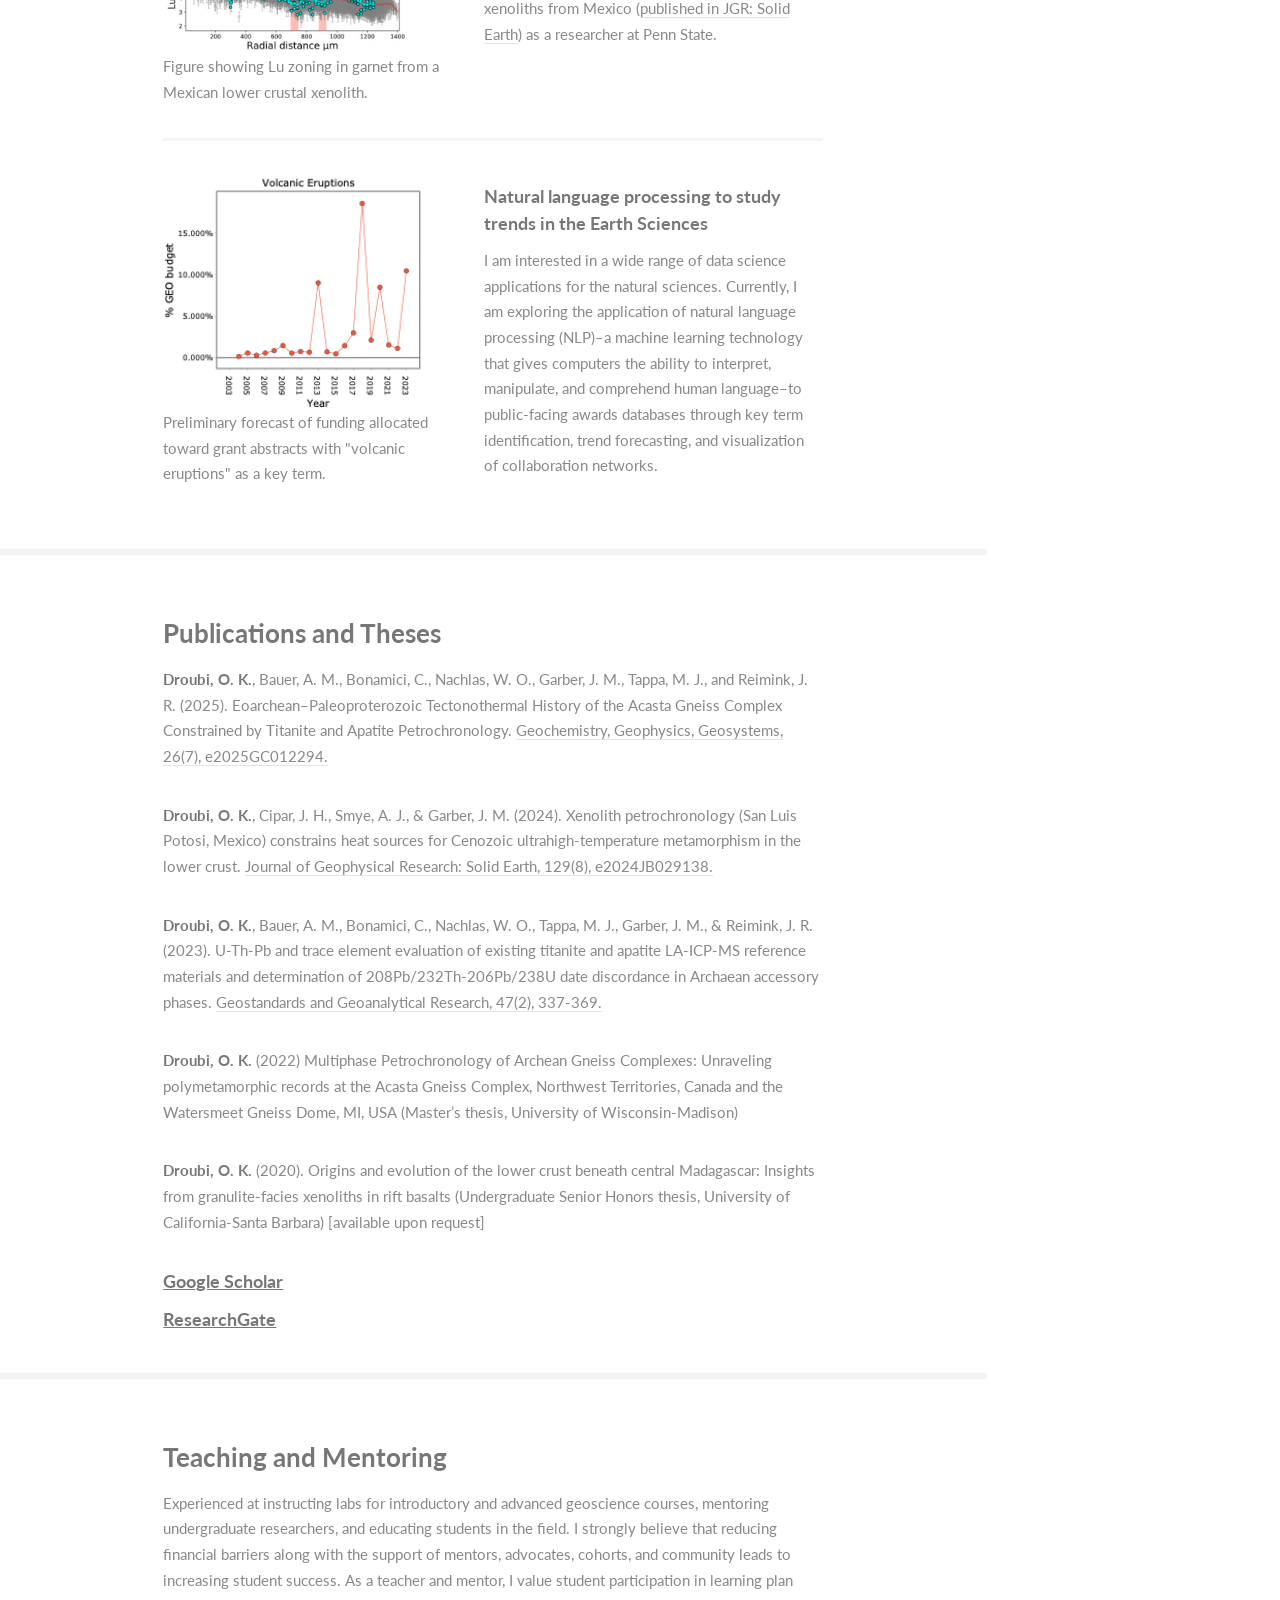
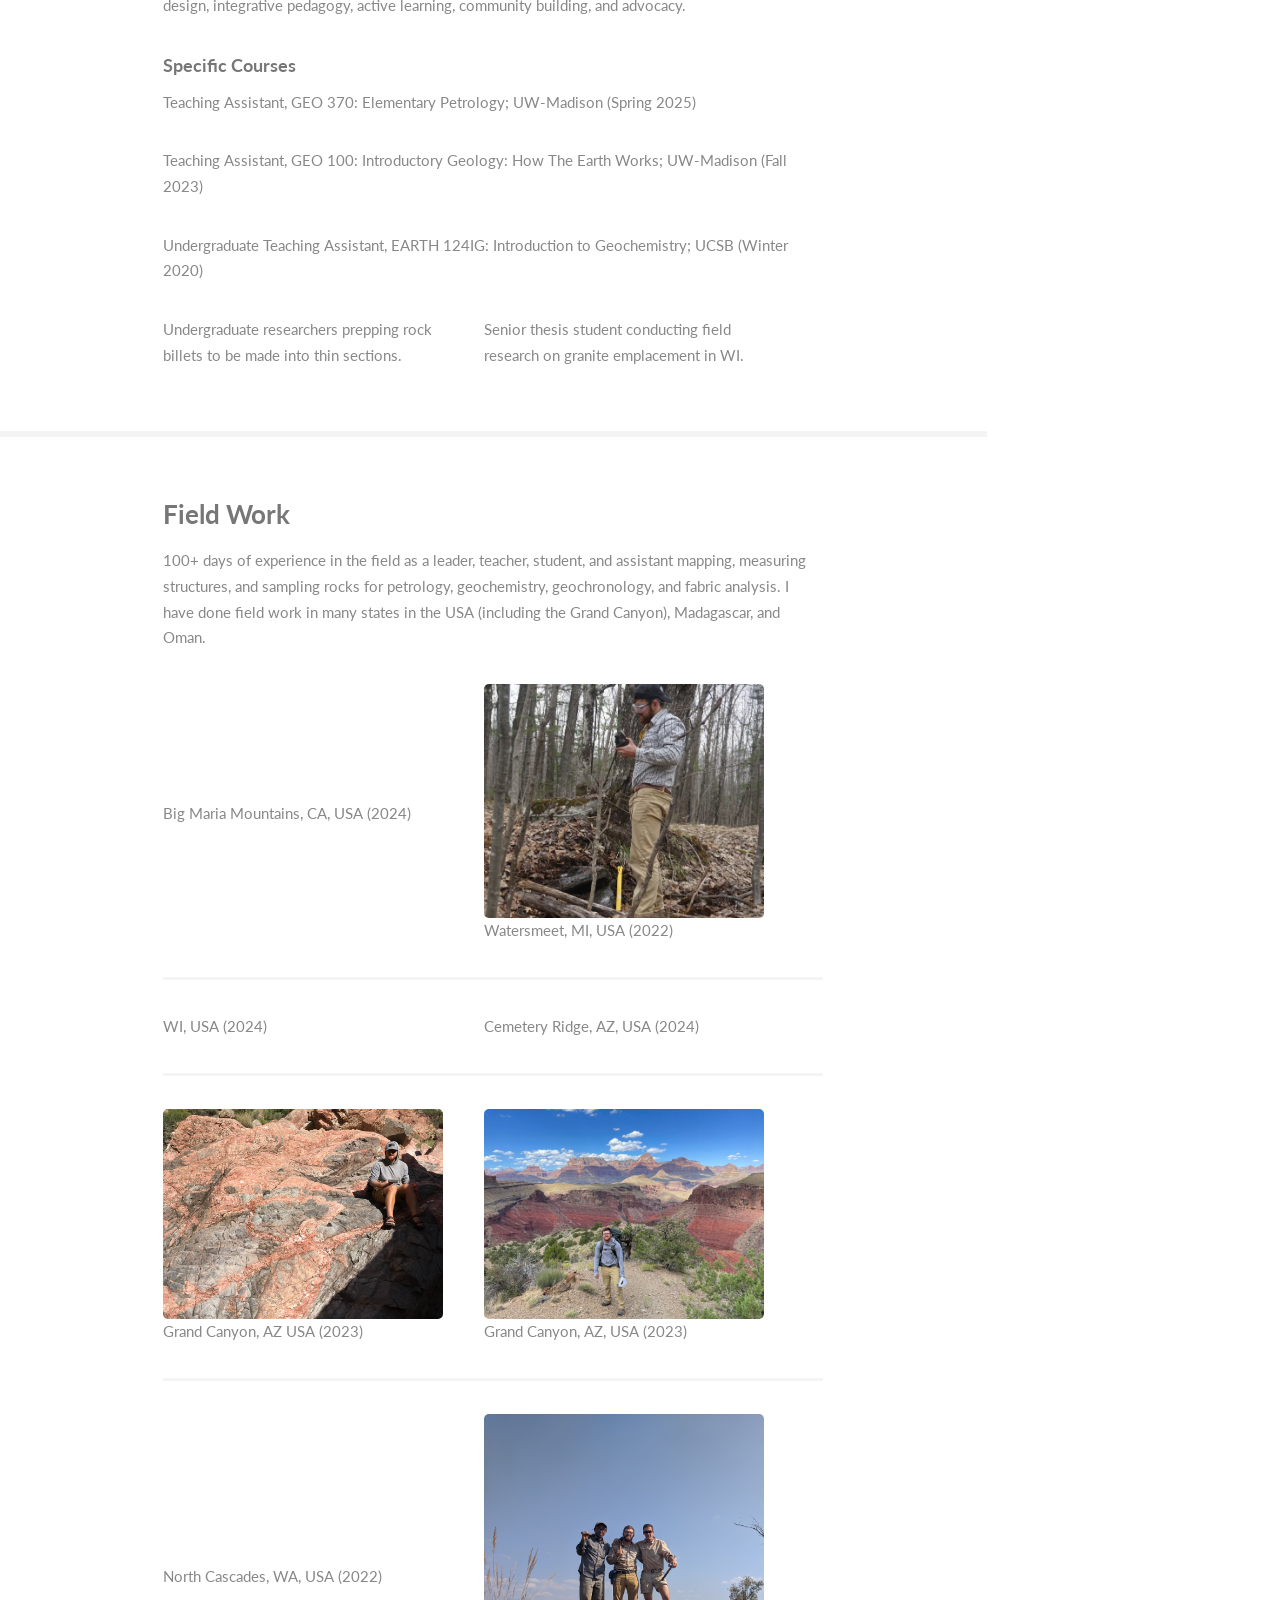
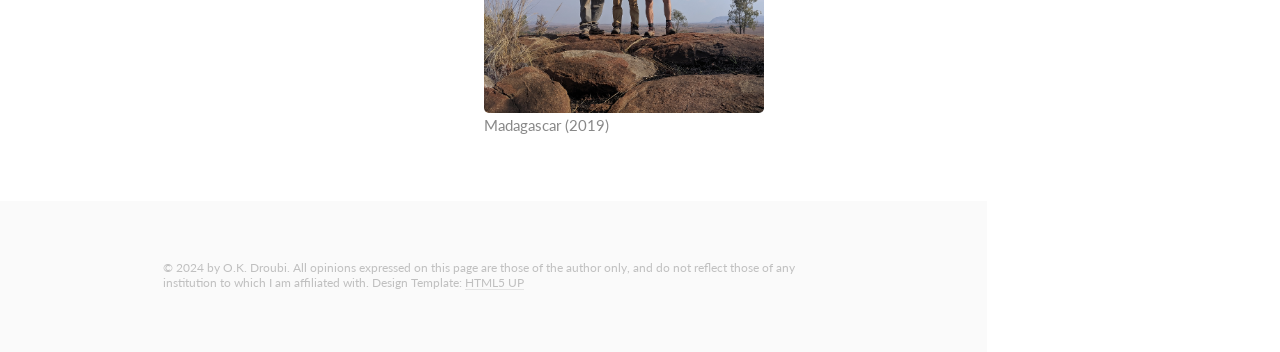
==== commit 9ce62bf9: "Update index.html Trying scroll" ====
--- a/index.html
+++ b/index.html
@@ -37,7 +37,7 @@
 <!-- 						<li><a href="#" class="icon brands fa-facebook-f"><span class="label">Facebook</span></a></li> -->
 <!-- 						<li><a href="#" class="icon brands fa-instagram"><span class="label">Instagram</span></a></li> -->
 						<!-- <li><a href="https://github.com/okdpetrology" class="icon brands fa-github"><span class="label">Github</span></a></li> -->
-						<li><a href="geo_nsf.html" class="icon solid fa-envelope"><span class="label">Email</span></a></li>
+						<li><a href="geo_nsf.html" class="icon solid fa-scroll"><span class="label">Email</span></a></li>
 					</ul>
 				</footer>
 			</section>
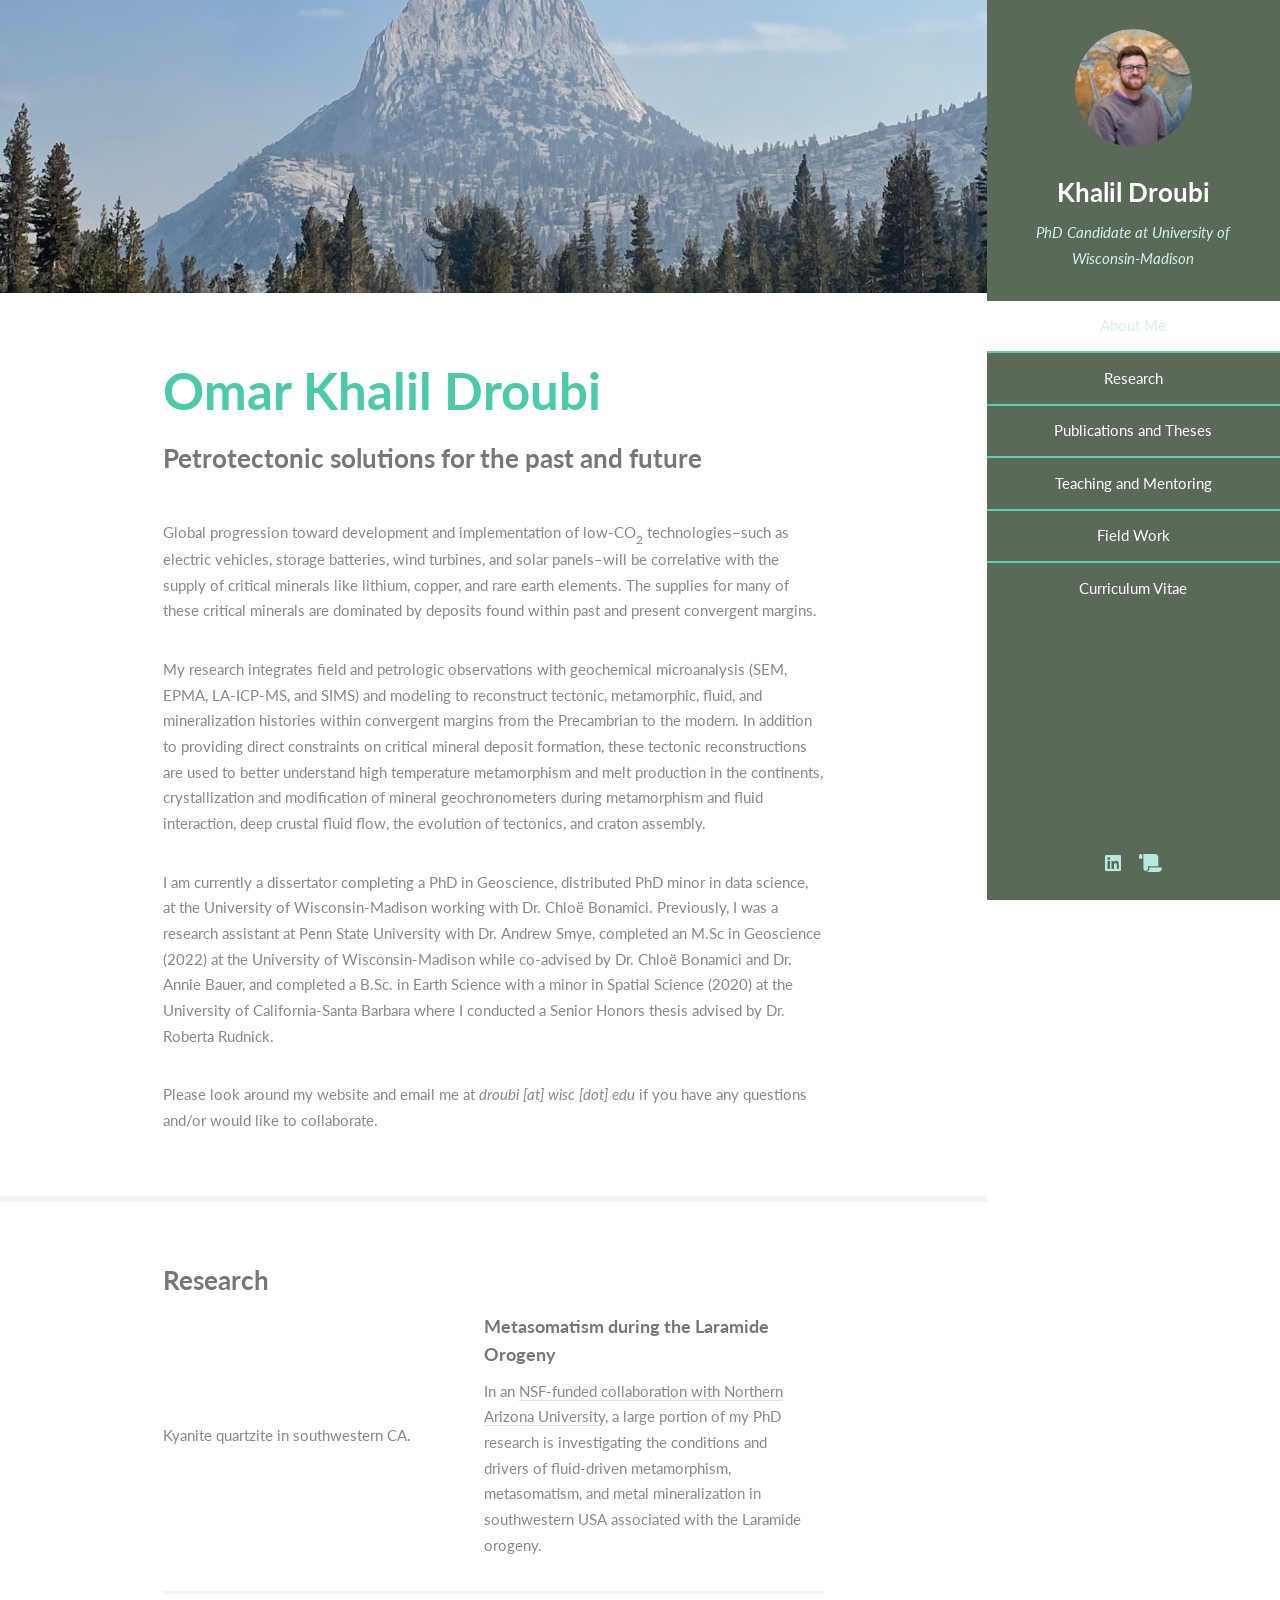
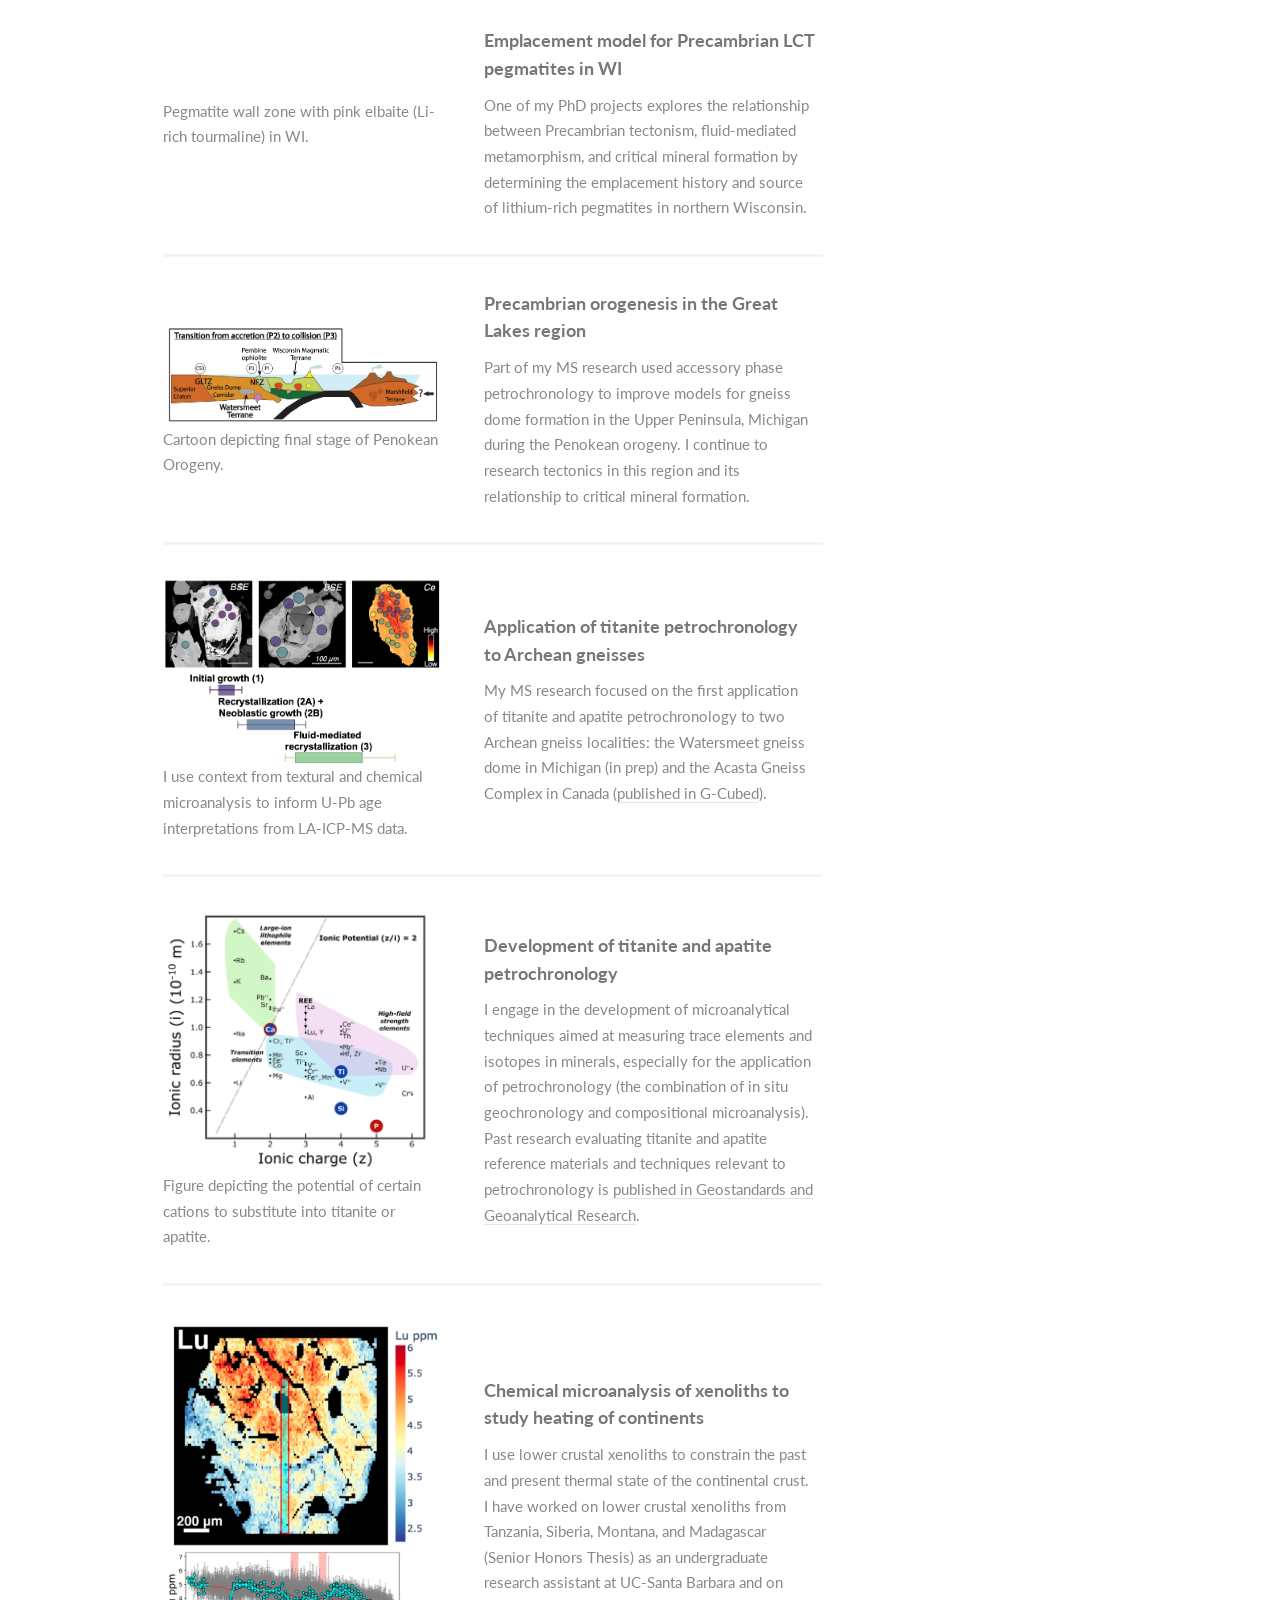
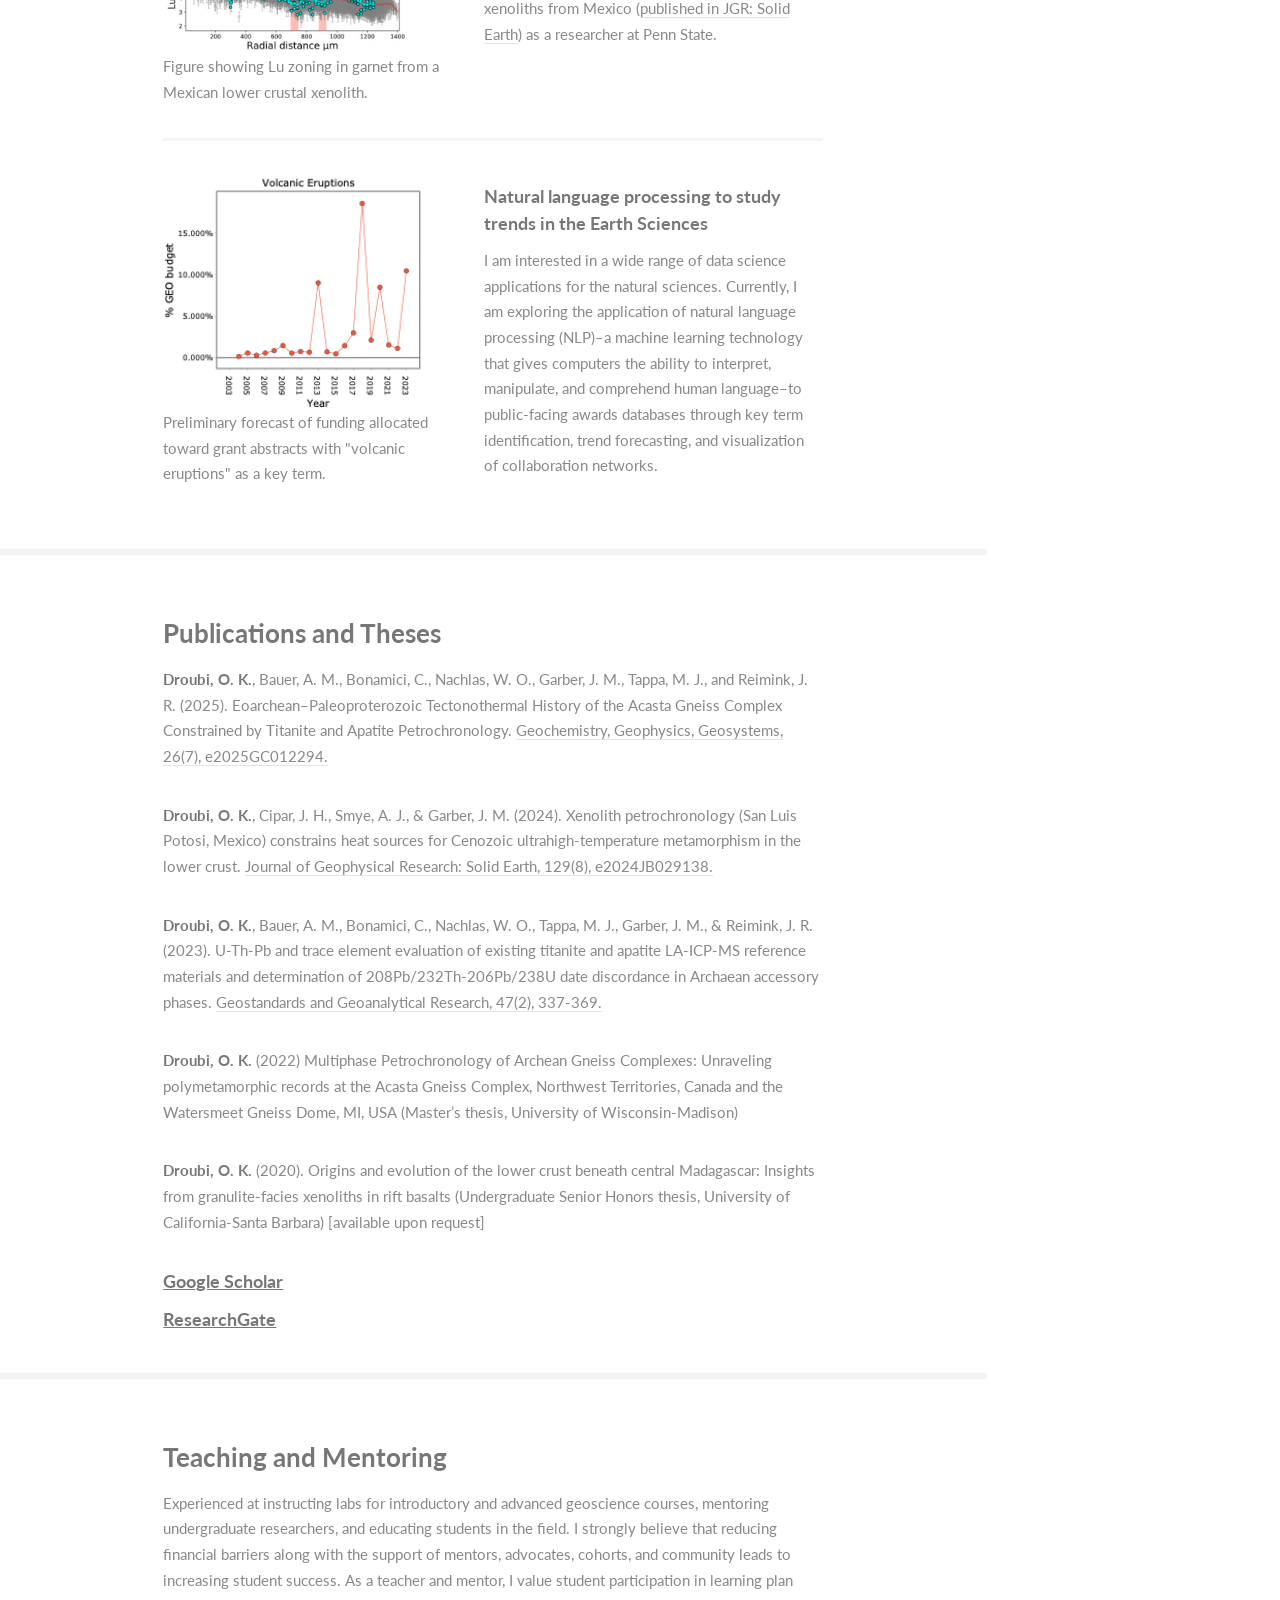
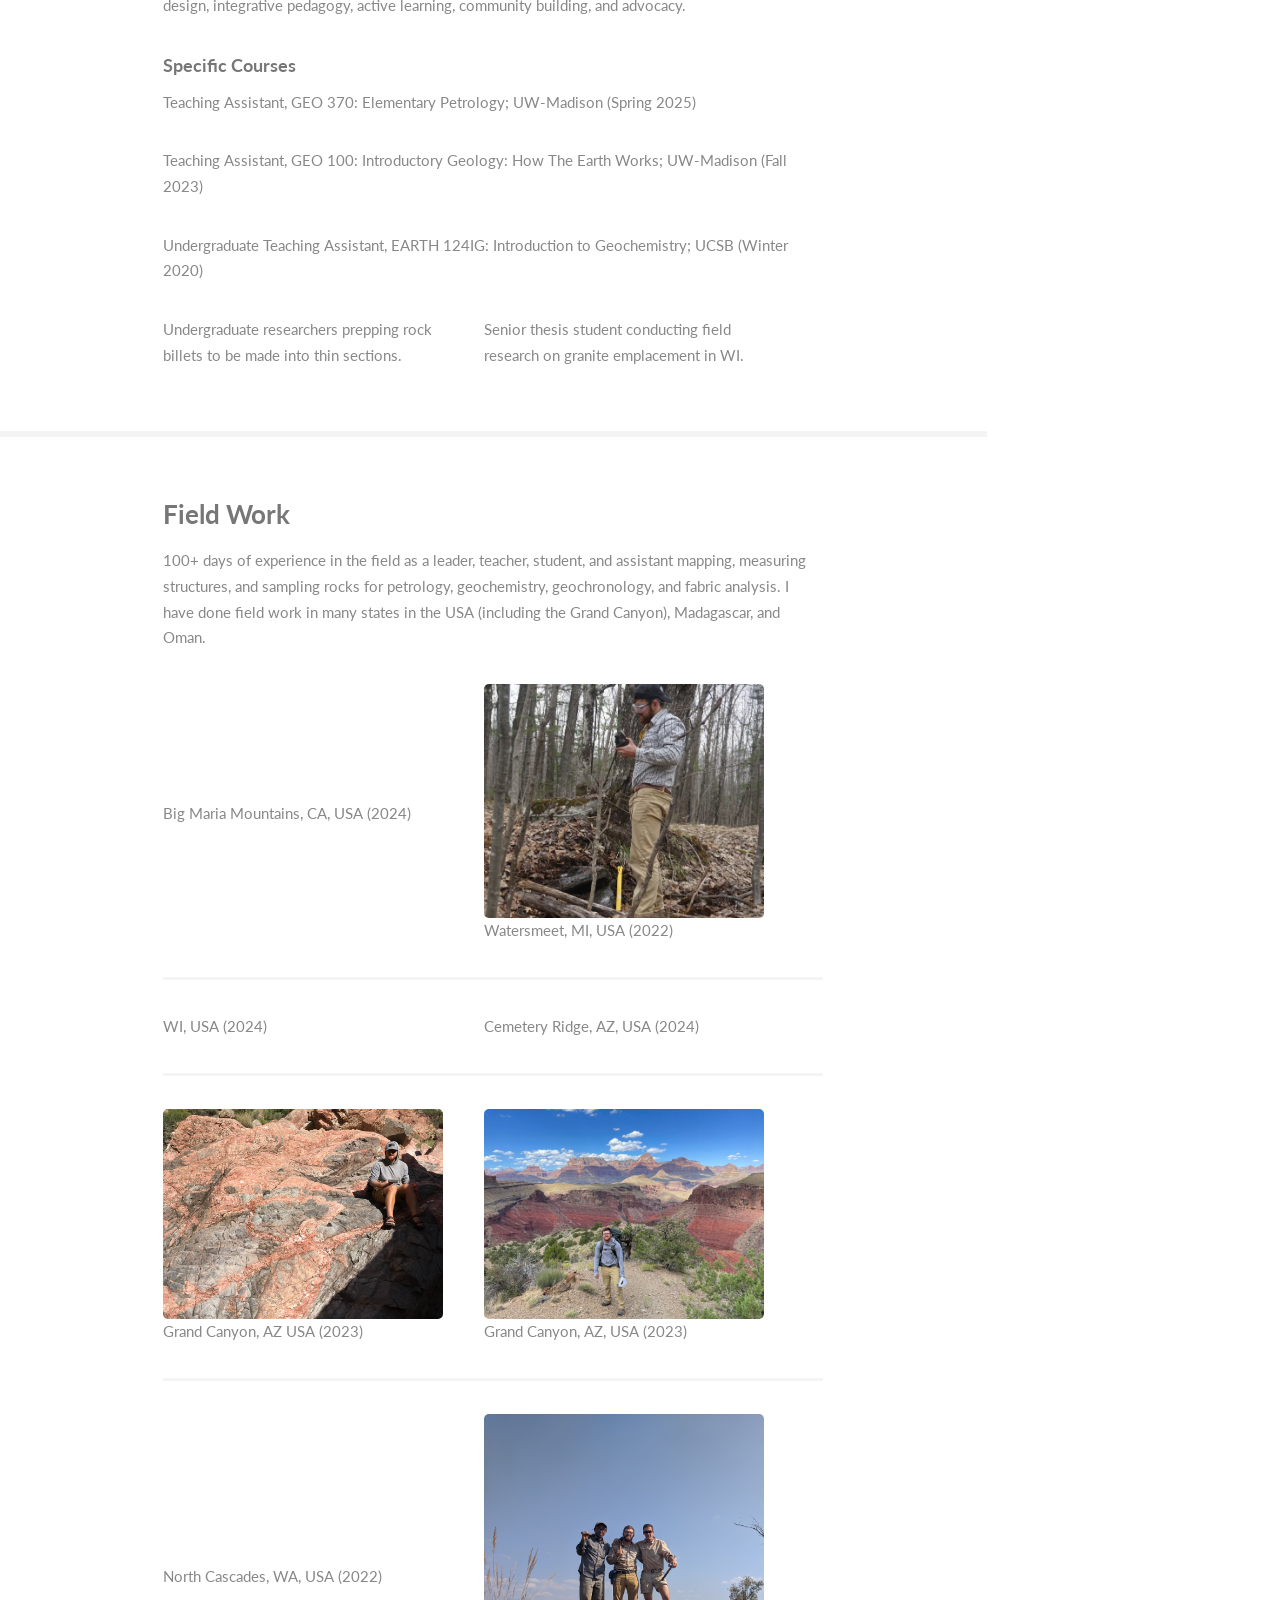
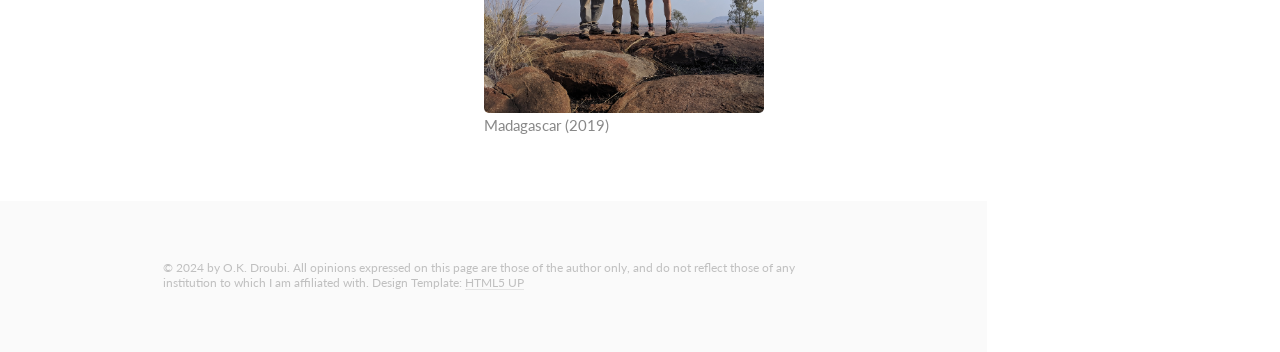
==== commit bcd6c150: "Update index.html" ====
--- a/index.html
+++ b/index.html
@@ -37,7 +37,7 @@
 <!-- 						<li><a href="#" class="icon brands fa-facebook-f"><span class="label">Facebook</span></a></li> -->
 <!-- 						<li><a href="#" class="icon brands fa-instagram"><span class="label">Instagram</span></a></li> -->
 						<!-- <li><a href="https://github.com/okdpetrology" class="icon brands fa-github"><span class="label">Github</span></a></li> -->
-						<li><a href="geo_nsf.html" class="icon solid fa-scroll"><span class="label">Email</span></a></li>
+						<li><a href="geo_nsf.html" class="icon solid fa-scroll" target="_blank"><span class="label">Email</span></a></li>
 					</ul>
 				</footer>
 			</section>
@@ -102,7 +102,7 @@
 											<div class="inner">
 												<h4>Application of titanite petrochronology to Archean gneisses</h4>
 												<!-- <p>My MS research focused on the application of titanite and apatite petrochronology to two Archean gneiss localities: the Watersmeet gneiss dome in Michigan and the Acasta Gneiss Complex in Canada. The data generated by this project greatly informed our understanding of the tectonothermal record in these areas.</p> -->
-												<p>My MS research focused on the first application of titanite and apatite petrochronology to two Archean gneiss localities: the Watersmeet gneiss dome in Michigan (in review) and the Acasta Gneiss Complex in Canada (<a href="https://agupubs.onlinelibrary.wiley.com/doi/full/10.1029/2025GC012294" target="_blank">published in G-Cubed</a>).</p>
+												<p>My MS research focused on the first application of titanite and apatite petrochronology to two Archean gneiss localities: the Watersmeet gneiss dome in Michigan (in prep) and the Acasta Gneiss Complex in Canada (<a href="https://agupubs.onlinelibrary.wiley.com/doi/full/10.1029/2025GC012294" target="_blank">published in G-Cubed</a>).</p>
 											</div>
 										</article>
 										<article>
